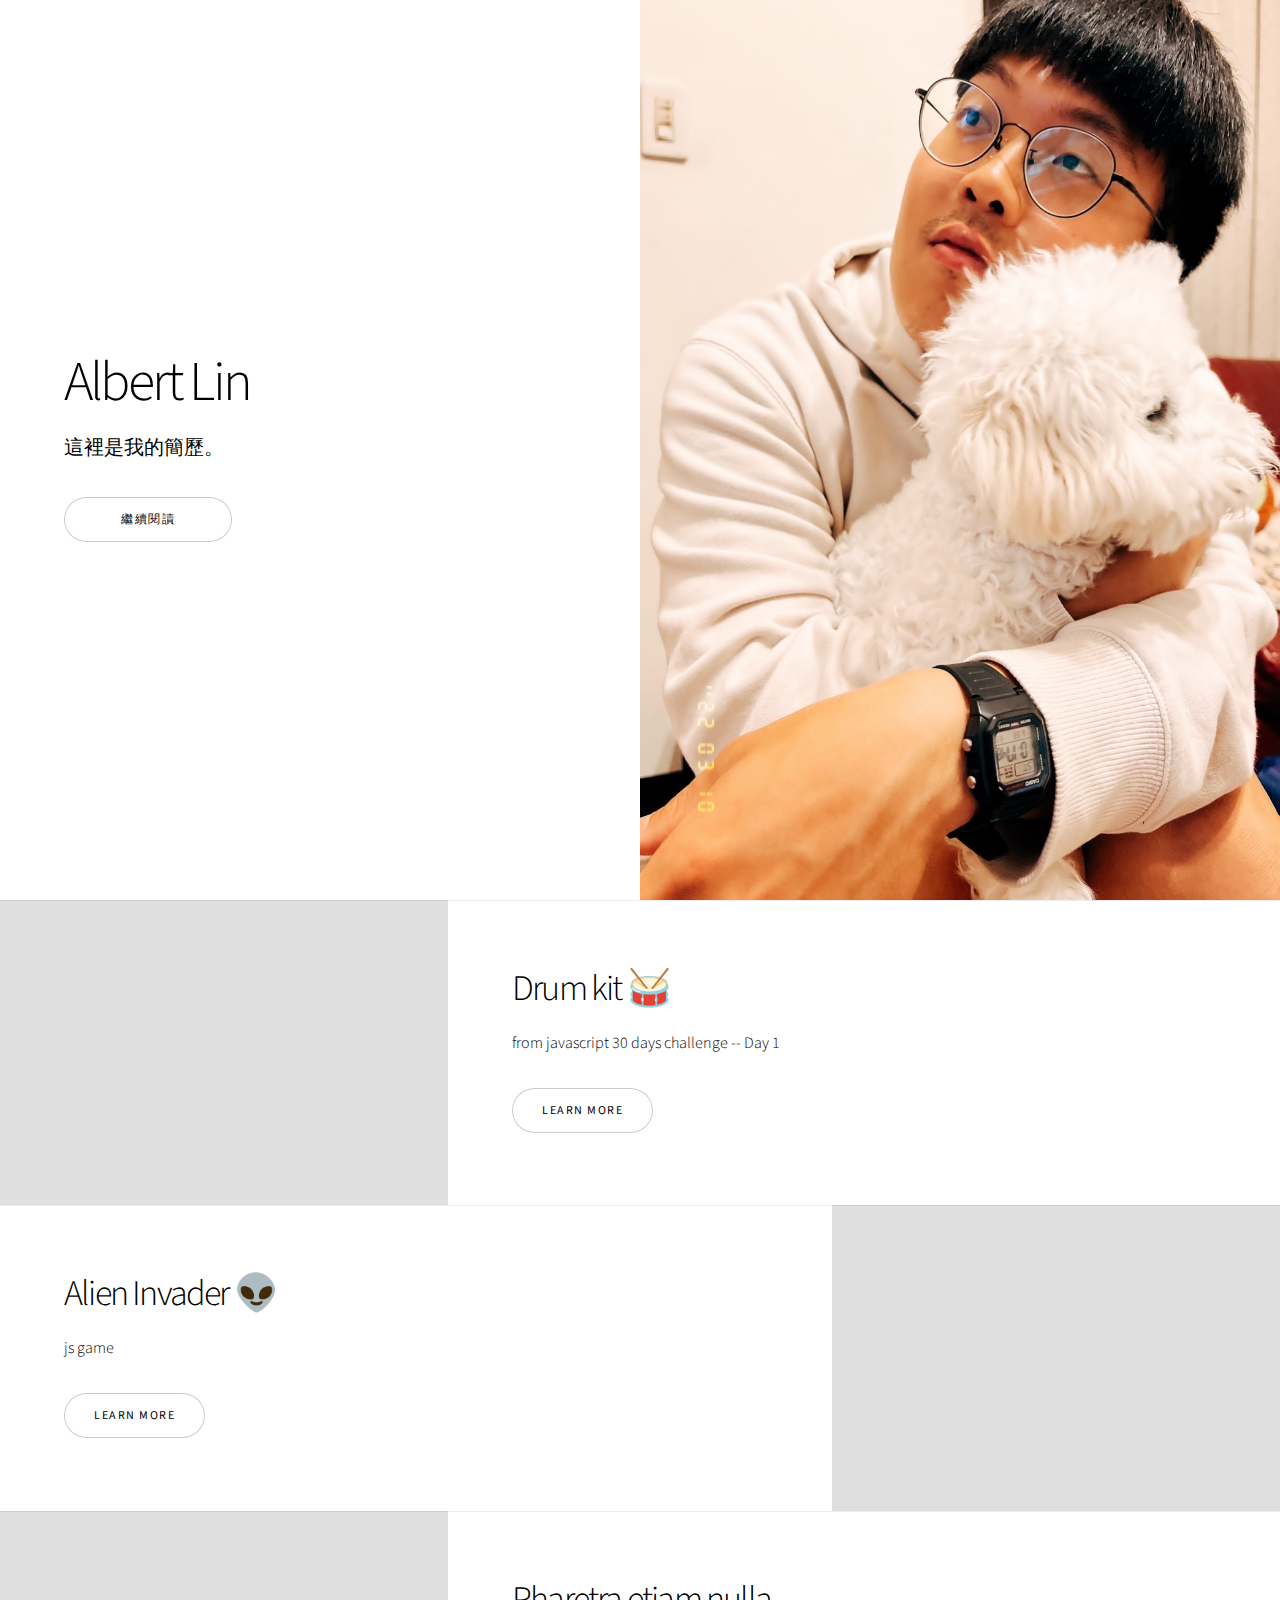
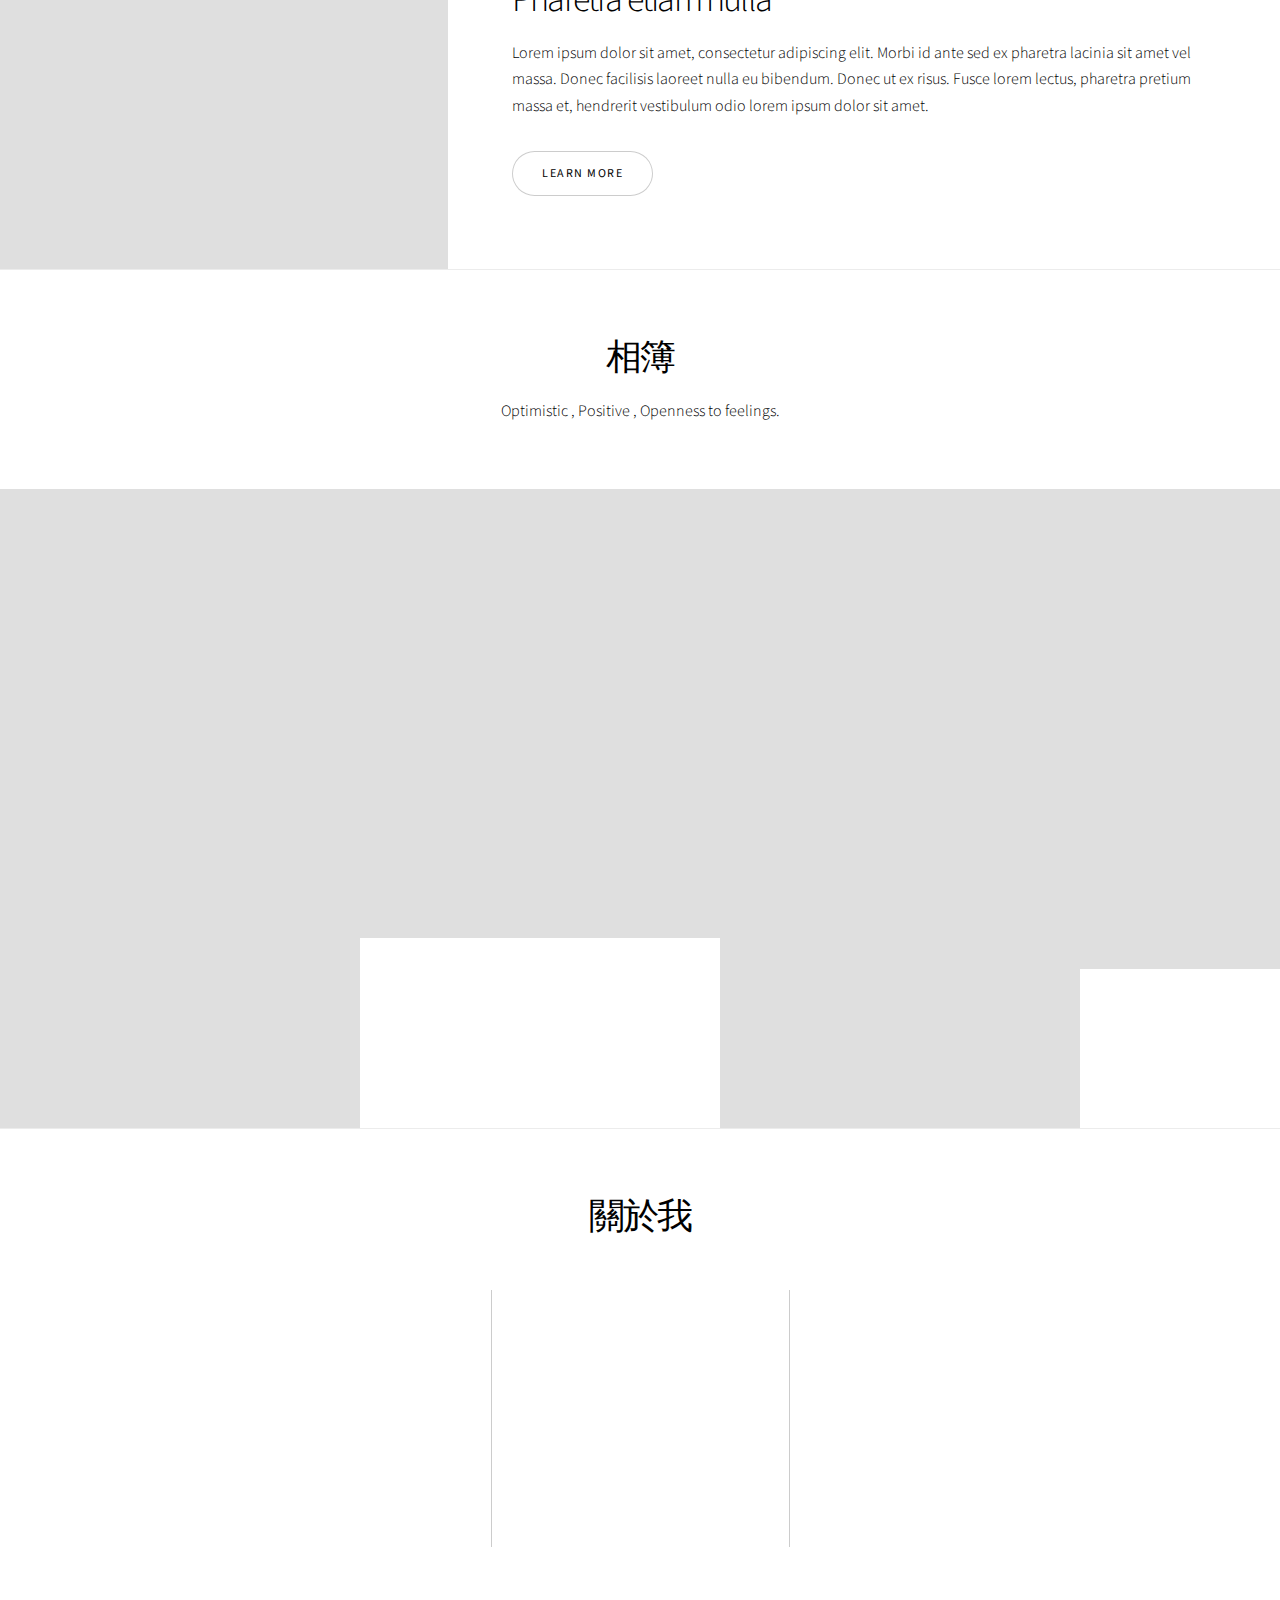
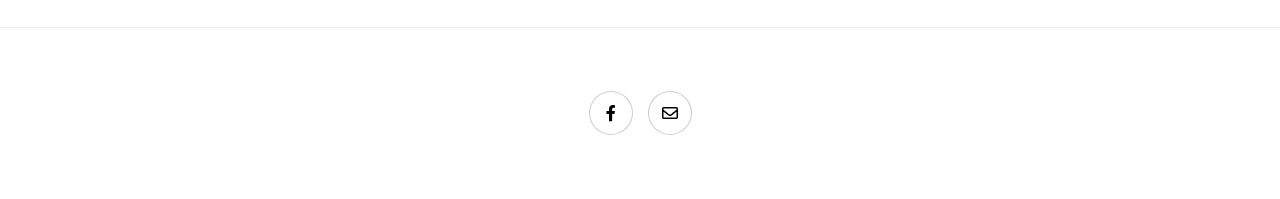
==== index.html @ 08ce5d1b "Update index.html" ====
<!DOCTYPE HTML>

<html>

<head>
	<title>Albert's profile</title>
	<meta charset="utf-8" />
	<meta name="viewport" content="width=device-width, initial-scale=1, user-scalable=no" />
	<link rel="stylesheet"
		href="https://fonts.googleapis.com/css2?family=Material+Symbols+Outlined:opsz,wght,FILL,GRAD@48,400,0,0" />
	<link rel="stylesheet" href="assets/css/main.css" />
	<link rel="stylesheet"
		href="https://fonts.googleapis.com/css2?family=Material+Symbols+Rounded:opsz,wght,FILL,GRAD@48,400,0,0" />
	<noscript>
		<link rel="stylesheet" href="assets/css/noscript.css" />
	</noscript>
</head>

<body class="is-preload">
	<!-- Wrapper -->
	<div id="wrapper" class="divided">

		<!-- One -->
		<section
			class="banner style1 orient-left content-align-left image-position-right fullscreen onload-image-fade-in onload-content-fade-right">
			<div class="content">
				<h1>Albert Lin</h1>
				<p class="major">這裡是我的簡歷。</p>
				<ul class="actions stacked">
					<li><a href="#first" class="button big wide smooth-scroll-middle">繼續閱讀</a></li>
				</ul>
			</div>
			<div class="image">
				<img src="images/IMG_6476.JPG" alt="" />
			</div>
		</section>

		<!-- Two -->
		<section class="spotlight style1 orient-right content-align-left image-position-center onscroll-image-fade-in"
			id="first">
			<div class="content">
				<h2>Drum kit 🥁</h2>
				<p>from javascript 30 days challenge -- Day 1</p>
				<ul class="actions stacked">
					<li><a href="https://jacklin1997-github.github.io/selfIntroduction/Day 1 --/index.html"
							class="button">Learn More</a></li>
				</ul>
			</div>
			<div class="image">
				<img src="images/tower.jpeg" alt="" />
			</div>
		</section>

		<!-- Three -->
		<section class="spotlight style1 orient-left content-align-left image-position-center onscroll-image-fade-in">
			<div class="content">
				<h2>Alien Invader 👽</h2>
				<p>js game</p>
				<ul class="actions stacked">
					<li><a href="https://jacklin1997-github.github.io/profilePage/Alien%20Invader/index.html"
							class="button">Learn More</a></li>
				</ul>
			</div>
			<div class="image">
				<img src="Alien Invader/brandon-siu-nI7knd5sQfo-unsplash.jpeg" alt="" />
			</div>
		</section>

		<!-- Four -->
		<section class="spotlight style1 orient-right content-align-left image-position-center onscroll-image-fade-in">
			<div class="content">
				<h2>Pharetra etiam nulla</h2>
				<p>Lorem ipsum dolor sit amet, consectetur adipiscing elit. Morbi id ante sed ex pharetra lacinia sit
					amet vel massa. Donec facilisis laoreet nulla eu bibendum. Donec ut ex risus. Fusce lorem lectus,
					pharetra pretium massa et, hendrerit vestibulum odio lorem ipsum dolor sit amet.</p>
				<ul class="actions stacked">
					<li><a href="#" class="button">Learn More</a></li>
				</ul>
			</div>
			<div class="image">
				<img src="images/spotlight03.jpg" alt="" />
			</div>
		</section>

		<!-- Five -->
		<section class="wrapper style1 align-center">
			<div class="inner">
				<h2>相簿</h2>
				<p>Optimistic , Positive , Openness to feelings.</p>
			</div>

			<!-- 相簿 -->
			<div class="gallery style2 medium lightbox onscroll-fade-in">
				<article>
					<a href="images/gallery/fulls/01.jpg" class="image">
						<img src="images/gallery/fulls/IMG_6471.JPG" alt="" />
					</a>
					<!-- <div class="caption">
						<h3>Ipsum Dolor</h3>
						<p>Lorem ipsum dolor amet, consectetur magna etiam elit. Etiam sed ultrices.</p>
						<ul class="actions fixed">
							<li><span class="button small">Details</span></li>
						</ul>
					</div> -->
				</article>
				<article>
					<a href="images/gallery/fulls/02.jpg" class="image">
						<img src="images/gallery/fulls/IMG_6472.JPG" alt="" />
					</a>
					<!-- <div class="caption">
						<h3>Feugiat Lorem</h3>
						<p>Lorem ipsum dolor amet, consectetur magna etiam elit. Etiam sed ultrices.</p>
						<ul class="actions fixed">
							<li><span class="button small">Details</span></li>
						</ul>
					</div> -->
				</article>
				<article>
					<a href="images/gallery/fulls/01.jpg" class="image">
						<img src="images/gallery/fulls/IMG_6470.JPG" alt="" />
					</a>
					<!-- <div class="caption">
						<h3>吃飯的模樣</h3>
						<p>Lorem ipsum dolor amet, consectetur magna etiam elit. Etiam sed ultrices.</p>
						<ul class="actions fixed">
							<li><span class="button small">Details</span></li>
						</ul>
					</div> -->
				</article>
				<article>
					<a href="images/gallery/fulls/04.jpg" class="image">
						<img src="images/gallery/fulls/IMG_6473.JPG" alt="" />
					</a>
					<!-- <div class="caption">
						<h3>Sed Tempus</h3>
						<p>Lorem ipsum dolor amet, consectetur magna etiam elit. Etiam sed ultrices.</p>
						<ul class="actions fixed">
							<li><span class="button small">Details</span></li>
						</ul>
					</div> -->
				</article>
				<article>
					<a href="images/gallery/fulls/05.jpg" class="image">
						<img src="images/gallery/fulls/IMG_6474.JPG" alt="" />
					</a>
					<div class="caption">
						<h3>Ultrices Magna</h3>
						<p>Lorem ipsum dolor amet, consectetur magna etiam elit. Etiam sed ultrices.</p>
						<ul class="actions fixed">
							<li><span class="button small">Details</span></li>
						</ul>
					</div>
				</article>
				<article>
					<a href="images/gallery/fulls/06.jpg" class="image">
						<img src="images/gallery/fulls/IMG_6475.JPG" alt="" />
					</a>
					<!-- <div class="caption">
						<h3>Sed Tempus</h3>
						<p>Lorem ipsum dolor amet, consectetur magna etiam elit. Etiam sed ultrices.</p>
						<ul class="actions fixed">
							<li><span class="button small">Details</span></li>
						</ul>
					</div> -->
				</article>
				<article>
					<a href="images/gallery/fulls/07.jpg" class="image">
						<img src="images/gallery/fulls/IMG_6477.JPG" alt="" />
					</a>
					<!-- <div class="caption">
						<h3>Ipsum Lorem</h3>
						<p>Lorem ipsum dolor amet, consectetur magna etiam elit. Etiam sed ultrices.</p>
						<ul class="actions fixed">
							<li><span class="button small">Details</span></li>
						</ul>
					</div> -->
				</article>
				<article>
					<a href="images/gallery/fulls/08.jpg" class="image">
						<img src="images/gallery/fulls/IMG_6478.JPG" alt="" />
					</a>
					<!-- <div class="caption">
						<h3>Magna Risus</h3>
						<p>Lorem ipsum dolor amet, consectetur magna etiam elit. Etiam sed ultrices.</p>
						<ul class="actions fixed">
							<li><span class="button small">Details</span></li>
						</ul>
					</div> -->
				</article>
				<!-- <article>
					<a href="images/gallery/fulls/09.jpg" class="image">
						<img src="images/gallery/thumbs/09.jpg" alt="" />
					</a>
					<div class="caption">
						<h3>Tempus Dolor</h3>
						<p>Lorem ipsum dolor amet, consectetur magna etiam elit. Etiam sed ultrices.</p>
						<ul class="actions fixed">
							<li><span class="button small">Details</span></li>
						</ul>
					</div>
				</article> -->
				<!-- <article>
					<a href="images/gallery/fulls/10.jpg" class="image">
						<img src="images/gallery/thumbs/10.jpg" alt="" />
					</a>
					<div class="caption">
						<h3>Sed Etiam</h3>
						<p>Lorem ipsum dolor amet, consectetur magna etiam elit. Etiam sed ultrices.</p>
						<ul class="actions fixed">
							<li><span class="button small">Details</span></li>
						</ul>
					</div>
				</article> -->
				<!-- <article>
					<a href="images/gallery/fulls/11.jpg" class="image">
						<img src="images/gallery/thumbs/11.jpg" alt="" />
					</a>
					<div class="caption">
						<h3>Magna Lorem</h3>
						<p>Lorem ipsum dolor amet, consectetur magna etiam elit. Etiam sed ultrices.</p>
						<ul class="actions fixed">
							<li><span class="button small">Details</span></li>
						</ul>
					</div>
				</article> -->
				<!-- <article>
					<a href="images/gallery/fulls/12.jpg" class="image">
						<img src="images/gallery/thumbs/12.jpg" alt="" />
					</a>
					<div class="caption">
						<h3>Ipsum Dolor</h3>
						<p>Lorem ipsum dolor amet, consectetur magna etiam elit. Etiam sed ultrices.</p>
						<ul class="actions fixed">
							<li><span class="button small">Details</span></li>
						</ul>
					</div>
				</article> -->
			</div>

		</section>

		<!-- Six -->
		<section class="wrapper style1 align-center">
			<div class="inner">
				<h2>關於我</h2>

				<div class="items style1 medium onscroll-fade-in">

					<section>
						<!-- <span class="icon style2 major fa-people"></span> -->
						<span class="material-symbols-rounded">
							account_circle
						</span>

						<h3>使用過的語言</h3>
						<p>
							JAVASCRIPT<br/>
							HTML<br/>
							CSS <br/>
							REACT<br/>
						</p>
					</section>
					<section>
						<!-- <span class="icon solid style2 major fa-save"></span> -->
						<span class="material-symbols-rounded">
							school
						</span>
						<h3>學歷</h3>
						<p>NTU
							<br />CGSH
						</p>
					</section>
					<section>
						<!-- <span class="icon solid style2 major fa-chart-bar"></span> -->
						<span class="material-symbols-rounded">
							build_circle
						</span>
						<h3>工作經歷</h3>
						<p>阿摩科技（實習）<br /><i>2021/10~2021/12</i></p>
					</section>
					<!-- <section>
						<span class="icon solid style2 major fa-wifi"></span>
						<h3>Amet</h3>
						<p>Lorem ipsum dolor sit amet, consectetur adipiscing elit. Morbi dui turpis, cursus eget orci
							amet aliquam congue semper. Etiam eget ultrices risus nec tempor elit.</p>
					</section>
					<section>
						<span class="icon solid style2 major fa-cog"></span>
						<h3>Magna</h3>
						<p>Lorem ipsum dolor sit amet, consectetur adipiscing elit. Morbi dui turpis, cursus eget orci
							amet aliquam congue semper. Etiam eget ultrices risus nec tempor elit.</p>
					</section> -->
					<!-- <section>
						<span class="icon style2 major fa-paper-plane"></span>
						<h3>Tempus</h3>
						<p>Lorem ipsum dolor sit amet, consectetur adipiscing elit. Morbi dui turpis, cursus eget orci
							amet aliquam congue semper. Etiam eget ultrices risus nec tempor elit.</p>
					</section>
					<section>
						<span class="icon solid style2 major fa-desktop"></span>
						<h3>Aliquam</h3>
						<p>Lorem ipsum dolor sit amet, consectetur adipiscing elit. Morbi dui turpis, cursus eget orci
							amet aliquam congue semper. Etiam eget ultrices risus nec tempor elit.</p>
					</section>
					<section>
						<span class="icon solid style2 major fa-sync-alt"></span>
						<h3>Elit</h3>
						<p>Lorem ipsum dolor sit amet, consectetur adipiscing elit. Morbi dui turpis, cursus eget orci
							amet aliquam congue semper. Etiam eget ultrices risus nec tempor elit.</p>
					</section>
					<section>
						<span class="icon solid style2 major fa-hashtag"></span>
						<h3>Morbi</h3>
						<p>Lorem ipsum dolor sit amet, consectetur adipiscing elit. Morbi dui turpis, cursus eget orci
							amet aliquam congue semper. Etiam eget ultrices risus nec tempor elit.</p>
					</section>
					<section>
						<span class="icon solid style2 major fa-bolt"></span>
						<h3>Turpis</h3>
						<p>Lorem ipsum dolor sit amet, consectetur adipiscing elit. Morbi dui turpis, cursus eget orci
							amet aliquam congue semper. Etiam eget ultrices risus nec tempor elit.</p>
					</section>
					<section>
						<span class="icon solid style2 major fa-envelope"></span>
						<h3>Ultrices</h3>
						<p>Lorem ipsum dolor sit amet, consectetur adipiscing elit. Morbi dui turpis, cursus eget orci
							amet aliquam congue semper. Etiam eget ultrices risus nec tempor elit.</p>
					</section>
					<section>
						<span class="icon solid style2 major fa-leaf"></span>
						<h3>Risus</h3>
						<p>Lorem ipsum dolor sit amet, consectetur adipiscing elit. Morbi dui turpis, cursus eget orci
							amet aliquam congue semper. Etiam eget ultrices risus nec tempor elit.</p>
					</section> -->
				</div>
			</div>
		</section>

		<!-- Seven -->
		<!-- <section class="wrapper style1 align-center">
			<div class="inner medium">
				<h2>Get in touch</h2>
				<form method="post" action="#">
					<div class="fields">
						<div class="field half">
							<label for="name">Name</label>
							<input type="text" name="name" id="name" value="" />
						</div>
						<div class="field half">
							<label for="email">Email</label>
							<input type="email" name="email" id="email" value="" />
						</div>
						<div class="field">
							<label for="message">Message</label>
							<textarea name="message" id="message" rows="6"></textarea>
						</div>
					</div>
					<ul class="actions special">
						<li><input type="submit" name="submit" id="submit" value="Send Message" /></li>
					</ul>
				</form>

			</div>
		</section> -->

		<!-- Footer -->
		<footer class="wrapper style1 align-center">
			<div class="inner">
				<ul class="icons">
					<li><a href="https://www.facebook.com/jacklin1997/" class="icon brands style2 fa-facebook-f"><span
								class="label">Facebook</span>
						</a>
					</li>

					<li><a href="mailto:jacklin1997@gmail.com" class="icon style2 fa-envelope"><span
								class="label">Email</span>
						</a>
					</li>
				</ul>
			</div>
		</footer>

	</div>

	<!-- Scripts -->
	<script src="assets/js/jquery.min.js"></script>
	<script src="assets/js/jquery.scrollex.min.js"></script>
	<script src="assets/js/jquery.scrolly.min.js"></script>
	<script src="assets/js/browser.min.js"></script>
	<script src="assets/js/breakpoints.min.js"></script>
	<script src="assets/js/util.js"></script>
	<script src="assets/js/main.js"></script>

</body>

</html>
---- assets/css/main.css ----
@import url(fontawesome-all.min.css);
@import url("https://fonts.googleapis.com/css?family=Source+Sans+Pro:300,300i,400,400i");

html,
body,
div,
span,
applet,
object,
iframe,
h1,
h2,
h3,
h4,
h5,
h6,
p,
blockquote,
pre,
a,
abbr,
acronym,
address,
big,
cite,
code,
del,
dfn,
em,
img,
ins,
kbd,
q,
s,
samp,
small,
strike,
strong,
sub,
sup,
tt,
var,
b,
u,
i,
center,
dl,
dt,
dd,
ol,
ul,
li,
fieldset,
form,
label,
legend,
table,
caption,
tbody,
tfoot,
thead,
tr,
th,
td,
article,
aside,
canvas,
details,
embed,
figure,
figcaption,
footer,
header,
hgroup,
menu,
nav,
output,
ruby,
section,
summary,
time,
mark,
audio,
video {
  margin: 0;
  padding: 0;
  border: 0;
  font-size: 100%;
  font: inherit;
  vertical-align: baseline;
}

article,
aside,
details,
figcaption,
figure,
footer,
header,
hgroup,
menu,
nav,
section {
  display: block;
}

body {
  line-height: 1;
}

ol,
ul {
  list-style: none;
}

blockquote,
q {
  quotes: none;
}

blockquote:before,
blockquote:after,
q:before,
q:after {
  content: "";
  content: none;
}

table {
  border-collapse: collapse;
  border-spacing: 0;
}

body {
  -webkit-text-size-adjust: none;
}

mark {
  background-color: transparent;
  color: inherit;
}

input::-moz-focus-inner {
  border: 0;
  padding: 0;
}

input,
select,
textarea {
  -moz-appearance: none;
  -webkit-appearance: none;
  -ms-appearance: none;
  appearance: none;
}

/* Basic */

@-ms-viewport {
  width: device-width;
}

body {
  -ms-overflow-style: scrollbar;
}

@media screen and (max-width: 480px) {
  html,
  body {
    min-width: 320px;
  }
}

html {
  box-sizing: border-box;
}

*,
*:before,
*:after {
  box-sizing: inherit;
}

body {
  background: #ffffff;
}

body.is-preload *,
body.is-preload *:before,
body.is-preload *:after {
  -moz-animation: none !important;
  -webkit-animation: none !important;
  -ms-animation: none !important;
  animation: none !important;
  -moz-transition: none !important;
  -webkit-transition: none !important;
  -ms-transition: none !important;
  transition: none !important;
}

/* Type */

html {
  font-size: 18pt;
}

@media screen and (max-width: 1680px) {
  html {
    font-size: 14pt;
  }
}

@media screen and (max-width: 1280px) {
  html {
    font-size: 12pt;
  }
}

@media screen and (max-width: 736px) {
  html {
    font-size: 11pt;
  }
}

@media screen and (max-width: 360px) {
  html {
    font-size: 10pt;
  }
}

body {
  background-color: #ffffff;
  color: #000000;
}

body,
input,
select,
textarea {
  font-family: "Source Sans Pro", Helvetica, sans-serif;
  font-size: 1rem;
  font-weight: 300;
  line-height: 1.65;
}

a {
  -moz-transition: color 0.2s ease-in-out;
  -webkit-transition: color 0.2s ease-in-out;
  -ms-transition: color 0.2s ease-in-out;
  transition: color 0.2s ease-in-out;
  text-decoration: underline;
}

a:hover {
  text-decoration: none;
}

strong,
b {
  font-weight: 400;
}

em,
i {
  font-style: italic;
}

p {
  margin: 0 0 2rem 0;
}

p.major {
  font-size: 1.25rem;
}

h1,
h2,
h3,
h4,
h5,
h6 {
  font-weight: 300;
  line-height: 1.375;
  letter-spacing: -0.05em;
  margin: 0 0 1rem 0;
}

h1 a,
h2 a,
h3 a,
h4 a,
h5 a,
h6 a {
  color: inherit;
  text-decoration: none;
}

h1 {
  font-size: 3.5rem;
  line-height: 1.2;
}

h2 {
  font-size: 2.25rem;
}

h3 {
  font-size: 1.5rem;
}

h4 {
  font-size: 1.1rem;
}

h5 {
  font-size: 0.9rem;
}

h6 {
  font-size: 0.7rem;
}

sub {
  font-size: 0.8rem;
  position: relative;
  top: 0.5rem;
}

sup {
  font-size: 0.8rem;
  position: relative;
  top: -0.5rem;
}

blockquote {
  border-left: solid 4px;
  font-style: italic;
  margin: 0 0 2rem 0;
  padding: 0.5rem 0 0.5rem 2rem;
}

code {
  border-radius: 4px;
  font-family: "Courier New", monospace;
  font-size: 0.9em;
  margin: 0 0.25rem;
  padding: 0.25rem 0.325rem;
}

pre {
  -webkit-overflow-scrolling: touch;
  font-family: "Courier New", monospace;
  font-size: 0.9em;
  margin: 0 0 2rem 0;
}

pre code {
  display: block;
  line-height: 1.5;
  padding: 0.75rem 1rem;
  overflow-x: auto;
}

hr {
  border: 0;
  border-bottom: solid 1px;
  margin: 2.5rem 0;
}

hr.major {
  margin: 3.5rem 0;
}

.align-left {
  text-align: left;
}

.align-center {
  text-align: center;
}

.align-right {
  text-align: right;
}

@media screen and (max-width: 736px) {
  p.major {
    font-size: 1.1rem;
  }

  h1 {
    font-size: 2.5rem;
  }

  h2 {
    font-size: 2rem;
  }

  h3 {
    font-size: 1.25rem;
  }

  h4 {
    font-size: 1rem;
  }
}

input,
select,
textarea {
  color: #000000;
}

a {
  color: #000000;
}

a:hover {
  color: #47d3e5;
}

strong,
b {
  color: #000000;
}

h1,
h2,
h3,
h4,
h5,
h6 {
  color: #000000;
}

blockquote {
  border-left-color: rgba(0, 0, 0, 0.2);
}

code {
  background: rgba(0, 0, 0, 0.05);
  border-color: rgba(0, 0, 0, 0.2);
}

hr {
  border-bottom-color: rgba(0, 0, 0, 0.2);
}

/* Row */

.row {
  display: flex;
  flex-wrap: wrap;
  box-sizing: border-box;
  align-items: stretch;
}

.row > * {
  box-sizing: border-box;
}

.row.gtr-uniform > * > :last-child {
  margin-bottom: 0;
}

.row.aln-left {
  justify-content: flex-start;
}

.row.aln-center {
  justify-content: center;
}

.row.aln-right {
  justify-content: flex-end;
}

.row.aln-top {
  align-items: flex-start;
}

.row.aln-middle {
  align-items: center;
}

.row.aln-bottom {
  align-items: flex-end;
}

.row > .imp {
  order: -1;
}

.row > .col-1 {
  width: 8.33333%;
}

.row > .off-1 {
  margin-left: 8.33333%;
}

.row > .col-2 {
  width: 16.66667%;
}

.row > .off-2 {
  margin-left: 16.66667%;
}

.row > .col-3 {
  width: 25%;
}

.row > .off-3 {
  margin-left: 25%;
}

.row > .col-4 {
  width: 33.33333%;
}

.row > .off-4 {
  margin-left: 33.33333%;
}

.row > .col-5 {
  width: 41.66667%;
}

.row > .off-5 {
  margin-left: 41.66667%;
}

.row > .col-6 {
  width: 50%;
}

.row > .off-6 {
  margin-left: 50%;
}

.row > .col-7 {
  width: 58.33333%;
}

.row > .off-7 {
  margin-left: 58.33333%;
}

.row > .col-8 {
  width: 66.66667%;
}

.row > .off-8 {
  margin-left: 66.66667%;
}

.row > .col-9 {
  width: 75%;
}

.row > .off-9 {
  margin-left: 75%;
}

.row > .col-10 {
  width: 83.33333%;
}

.row > .off-10 {
  margin-left: 83.33333%;
}

.row > .col-11 {
  width: 91.66667%;
}

.row > .off-11 {
  margin-left: 91.66667%;
}

.row > .col-12 {
  width: 100%;
}

.row > .off-12 {
  margin-left: 100%;
}

.row.gtr-0 {
  margin-top: 0;
  margin-left: 0rem;
}

.row.gtr-0 > * {
  padding: 0 0 0 0rem;
}

.row.gtr-0.gtr-uniform {
  margin-top: 0rem;
}

.row.gtr-0.gtr-uniform > * {
  padding-top: 0rem;
}

.row.gtr-25 {
  margin-top: 0;
  margin-left: -0.5rem;
}

.row.gtr-25 > * {
  padding: 0 0 0 0.5rem;
}

.row.gtr-25.gtr-uniform {
  margin-top: -0.5rem;
}

.row.gtr-25.gtr-uniform > * {
  padding-top: 0.5rem;
}

.row.gtr-50 {
  margin-top: 0;
  margin-left: -1rem;
}

.row.gtr-50 > * {
  padding: 0 0 0 1rem;
}

.row.gtr-50.gtr-uniform {
  margin-top: -1rem;
}

.row.gtr-50.gtr-uniform > * {
  padding-top: 1rem;
}

.row {
  margin-top: 0;
  margin-left: -2rem;
}

.row > * {
  padding: 0 0 0 2rem;
}

.row.gtr-uniform {
  margin-top: -2rem;
}

.row.gtr-uniform > * {
  padding-top: 2rem;
}

.row.gtr-150 {
  margin-top: 0;
  margin-left: -3rem;
}

.row.gtr-150 > * {
  padding: 0 0 0 3rem;
}

.row.gtr-150.gtr-uniform {
  margin-top: -3rem;
}

.row.gtr-150.gtr-uniform > * {
  padding-top: 3rem;
}

.row.gtr-200 {
  margin-top: 0;
  margin-left: -4rem;
}

.row.gtr-200 > * {
  padding: 0 0 0 4rem;
}

.row.gtr-200.gtr-uniform {
  margin-top: -4rem;
}

.row.gtr-200.gtr-uniform > * {
  padding-top: 4rem;
}

@media screen and (max-width: 1680px) {
  .row {
    display: flex;
    flex-wrap: wrap;
    box-sizing: border-box;
    align-items: stretch;
  }

  .row > * {
    box-sizing: border-box;
  }

  .row.gtr-uniform > * > :last-child {
    margin-bottom: 0;
  }

  .row.aln-left {
    justify-content: flex-start;
  }

  .row.aln-center {
    justify-content: center;
  }

  .row.aln-right {
    justify-content: flex-end;
  }

  .row.aln-top {
    align-items: flex-start;
  }

  .row.aln-middle {
    align-items: center;
  }

  .row.aln-bottom {
    align-items: flex-end;
  }

  .row > .imp-xlarge {
    order: -1;
  }

  .row > .col-1-xlarge {
    width: 8.33333%;
  }

  .row > .off-1-xlarge {
    margin-left: 8.33333%;
  }

  .row > .col-2-xlarge {
    width: 16.66667%;
  }

  .row > .off-2-xlarge {
    margin-left: 16.66667%;
  }

  .row > .col-3-xlarge {
    width: 25%;
  }

  .row > .off-3-xlarge {
    margin-left: 25%;
  }

  .row > .col-4-xlarge {
    width: 33.33333%;
  }

  .row > .off-4-xlarge {
    margin-left: 33.33333%;
  }

  .row > .col-5-xlarge {
    width: 41.66667%;
  }

  .row > .off-5-xlarge {
    margin-left: 41.66667%;
  }

  .row > .col-6-xlarge {
    width: 50%;
  }

  .row > .off-6-xlarge {
    margin-left: 50%;
  }

  .row > .col-7-xlarge {
    width: 58.33333%;
  }

  .row > .off-7-xlarge {
    margin-left: 58.33333%;
  }

  .row > .col-8-xlarge {
    width: 66.66667%;
  }

  .row > .off-8-xlarge {
    margin-left: 66.66667%;
  }

  .row > .col-9-xlarge {
    width: 75%;
  }

  .row > .off-9-xlarge {
    margin-left: 75%;
  }

  .row > .col-10-xlarge {
    width: 83.33333%;
  }

  .row > .off-10-xlarge {
    margin-left: 83.33333%;
  }

  .row > .col-11-xlarge {
    width: 91.66667%;
  }

  .row > .off-11-xlarge {
    margin-left: 91.66667%;
  }

  .row > .col-12-xlarge {
    width: 100%;
  }

  .row > .off-12-xlarge {
    margin-left: 100%;
  }

  .row.gtr-0 {
    margin-top: 0;
    margin-left: 0rem;
  }

  .row.gtr-0 > * {
    padding: 0 0 0 0rem;
  }

  .row.gtr-0.gtr-uniform {
    margin-top: 0rem;
  }

  .row.gtr-0.gtr-uniform > * {
    padding-top: 0rem;
  }

  .row.gtr-25 {
    margin-top: 0;
    margin-left: -0.5rem;
  }

  .row.gtr-25 > * {
    padding: 0 0 0 0.5rem;
  }

  .row.gtr-25.gtr-uniform {
    margin-top: -0.5rem;
  }

  .row.gtr-25.gtr-uniform > * {
    padding-top: 0.5rem;
  }

  .row.gtr-50 {
    margin-top: 0;
    margin-left: -1rem;
  }

  .row.gtr-50 > * {
    padding: 0 0 0 1rem;
  }

  .row.gtr-50.gtr-uniform {
    margin-top: -1rem;
  }

  .row.gtr-50.gtr-uniform > * {
    padding-top: 1rem;
  }

  .row {
    margin-top: 0;
    margin-left: -2rem;
  }

  .row > * {
    padding: 0 0 0 2rem;
  }

  .row.gtr-uniform {
    margin-top: -2rem;
  }

  .row.gtr-uniform > * {
    padding-top: 2rem;
  }

  .row.gtr-150 {
    margin-top: 0;
    margin-left: -3rem;
  }

  .row.gtr-150 > * {
    padding: 0 0 0 3rem;
  }

  .row.gtr-150.gtr-uniform {
    margin-top: -3rem;
  }

  .row.gtr-150.gtr-uniform > * {
    padding-top: 3rem;
  }

  .row.gtr-200 {
    margin-top: 0;
    margin-left: -4rem;
  }

  .row.gtr-200 > * {
    padding: 0 0 0 4rem;
  }

  .row.gtr-200.gtr-uniform {
    margin-top: -4rem;
  }

  .row.gtr-200.gtr-uniform > * {
    padding-top: 4rem;
  }
}

@media screen and (max-width: 1280px) {
  .row {
    display: flex;
    flex-wrap: wrap;
    box-sizing: border-box;
    align-items: stretch;
  }

  .row > * {
    box-sizing: border-box;
  }

  .row.gtr-uniform > * > :last-child {
    margin-bottom: 0;
  }

  .row.aln-left {
    justify-content: flex-start;
  }

  .row.aln-center {
    justify-content: center;
  }

  .row.aln-right {
    justify-content: flex-end;
  }

  .row.aln-top {
    align-items: flex-start;
  }

  .row.aln-middle {
    align-items: center;
  }

  .row.aln-bottom {
    align-items: flex-end;
  }

  .row > .imp-large {
    order: -1;
  }

  .row > .col-1-large {
    width: 8.33333%;
  }

  .row > .off-1-large {
    margin-left: 8.33333%;
  }

  .row > .col-2-large {
    width: 16.66667%;
  }

  .row > .off-2-large {
    margin-left: 16.66667%;
  }

  .row > .col-3-large {
    width: 25%;
  }

  .row > .off-3-large {
    margin-left: 25%;
  }

  .row > .col-4-large {
    width: 33.33333%;
  }

  .row > .off-4-large {
    margin-left: 33.33333%;
  }

  .row > .col-5-large {
    width: 41.66667%;
  }

  .row > .off-5-large {
    margin-left: 41.66667%;
  }

  .row > .col-6-large {
    width: 50%;
  }

  .row > .off-6-large {
    margin-left: 50%;
  }

  .row > .col-7-large {
    width: 58.33333%;
  }

  .row > .off-7-large {
    margin-left: 58.33333%;
  }

  .row > .col-8-large {
    width: 66.66667%;
  }

  .row > .off-8-large {
    margin-left: 66.66667%;
  }

  .row > .col-9-large {
    width: 75%;
  }

  .row > .off-9-large {
    margin-left: 75%;
  }

  .row > .col-10-large {
    width: 83.33333%;
  }

  .row > .off-10-large {
    margin-left: 83.33333%;
  }

  .row > .col-11-large {
    width: 91.66667%;
  }

  .row > .off-11-large {
    margin-left: 91.66667%;
  }

  .row > .col-12-large {
    width: 100%;
  }

  .row > .off-12-large {
    margin-left: 100%;
  }

  .row.gtr-0 {
    margin-top: 0;
    margin-left: 0rem;
  }

  .row.gtr-0 > * {
    padding: 0 0 0 0rem;
  }

  .row.gtr-0.gtr-uniform {
    margin-top: 0rem;
  }

  .row.gtr-0.gtr-uniform > * {
    padding-top: 0rem;
  }

  .row.gtr-25 {
    margin-top: 0;
    margin-left: -0.5rem;
  }

  .row.gtr-25 > * {
    padding: 0 0 0 0.5rem;
  }

  .row.gtr-25.gtr-uniform {
    margin-top: -0.5rem;
  }

  .row.gtr-25.gtr-uniform > * {
    padding-top: 0.5rem;
  }

  .row.gtr-50 {
    margin-top: 0;
    margin-left: -1rem;
  }

  .row.gtr-50 > * {
    padding: 0 0 0 1rem;
  }

  .row.gtr-50.gtr-uniform {
    margin-top: -1rem;
  }

  .row.gtr-50.gtr-uniform > * {
    padding-top: 1rem;
  }

  .row {
    margin-top: 0;
    margin-left: -2rem;
  }

  .row > * {
    padding: 0 0 0 2rem;
  }

  .row.gtr-uniform {
    margin-top: -2rem;
  }

  .row.gtr-uniform > * {
    padding-top: 2rem;
  }

  .row.gtr-150 {
    margin-top: 0;
    margin-left: -3rem;
  }

  .row.gtr-150 > * {
    padding: 0 0 0 3rem;
  }

  .row.gtr-150.gtr-uniform {
    margin-top: -3rem;
  }

  .row.gtr-150.gtr-uniform > * {
    padding-top: 3rem;
  }

  .row.gtr-200 {
    margin-top: 0;
    margin-left: -4rem;
  }

  .row.gtr-200 > * {
    padding: 0 0 0 4rem;
  }

  .row.gtr-200.gtr-uniform {
    margin-top: -4rem;
  }

  .row.gtr-200.gtr-uniform > * {
    padding-top: 4rem;
  }
}

@media screen and (max-width: 980px) {
  .row {
    display: flex;
    flex-wrap: wrap;
    box-sizing: border-box;
    align-items: stretch;
  }

  .row > * {
    box-sizing: border-box;
  }

  .row.gtr-uniform > * > :last-child {
    margin-bottom: 0;
  }

  .row.aln-left {
    justify-content: flex-start;
  }

  .row.aln-center {
    justify-content: center;
  }

  .row.aln-right {
    justify-content: flex-end;
  }

  .row.aln-top {
    align-items: flex-start;
  }

  .row.aln-middle {
    align-items: center;
  }

  .row.aln-bottom {
    align-items: flex-end;
  }

  .row > .imp-medium {
    order: -1;
  }

  .row > .col-1-medium {
    width: 8.33333%;
  }

  .row > .off-1-medium {
    margin-left: 8.33333%;
  }

  .row > .col-2-medium {
    width: 16.66667%;
  }

  .row > .off-2-medium {
    margin-left: 16.66667%;
  }

  .row > .col-3-medium {
    width: 25%;
  }

  .row > .off-3-medium {
    margin-left: 25%;
  }

  .row > .col-4-medium {
    width: 33.33333%;
  }

  .row > .off-4-medium {
    margin-left: 33.33333%;
  }

  .row > .col-5-medium {
    width: 41.66667%;
  }

  .row > .off-5-medium {
    margin-left: 41.66667%;
  }

  .row > .col-6-medium {
    width: 50%;
  }

  .row > .off-6-medium {
    margin-left: 50%;
  }

  .row > .col-7-medium {
    width: 58.33333%;
  }

  .row > .off-7-medium {
    margin-left: 58.33333%;
  }

  .row > .col-8-medium {
    width: 66.66667%;
  }

  .row > .off-8-medium {
    margin-left: 66.66667%;
  }

  .row > .col-9-medium {
    width: 75%;
  }

  .row > .off-9-medium {
    margin-left: 75%;
  }

  .row > .col-10-medium {
    width: 83.33333%;
  }

  .row > .off-10-medium {
    margin-left: 83.33333%;
  }

  .row > .col-11-medium {
    width: 91.66667%;
  }

  .row > .off-11-medium {
    margin-left: 91.66667%;
  }

  .row > .col-12-medium {
    width: 100%;
  }

  .row > .off-12-medium {
    margin-left: 100%;
  }

  .row.gtr-0 {
    margin-top: 0;
    margin-left: 0rem;
  }

  .row.gtr-0 > * {
    padding: 0 0 0 0rem;
  }

  .row.gtr-0.gtr-uniform {
    margin-top: 0rem;
  }

  .row.gtr-0.gtr-uniform > * {
    padding-top: 0rem;
  }

  .row.gtr-25 {
    margin-top: 0;
    margin-left: -0.5rem;
  }

  .row.gtr-25 > * {
    padding: 0 0 0 0.5rem;
  }

  .row.gtr-25.gtr-uniform {
    margin-top: -0.5rem;
  }

  .row.gtr-25.gtr-uniform > * {
    padding-top: 0.5rem;
  }

  .row.gtr-50 {
    margin-top: 0;
    margin-left: -1rem;
  }

  .row.gtr-50 > * {
    padding: 0 0 0 1rem;
  }

  .row.gtr-50.gtr-uniform {
    margin-top: -1rem;
  }

  .row.gtr-50.gtr-uniform > * {
    padding-top: 1rem;
  }

  .row {
    margin-top: 0;
    margin-left: -2rem;
  }

  .row > * {
    padding: 0 0 0 2rem;
  }

  .row.gtr-uniform {
    margin-top: -2rem;
  }

  .row.gtr-uniform > * {
    padding-top: 2rem;
  }

  .row.gtr-150 {
    margin-top: 0;
    margin-left: -3rem;
  }

  .row.gtr-150 > * {
    padding: 0 0 0 3rem;
  }

  .row.gtr-150.gtr-uniform {
    margin-top: -3rem;
  }

  .row.gtr-150.gtr-uniform > * {
    padding-top: 3rem;
  }

  .row.gtr-200 {
    margin-top: 0;
    margin-left: -4rem;
  }

  .row.gtr-200 > * {
    padding: 0 0 0 4rem;
  }

  .row.gtr-200.gtr-uniform {
    margin-top: -4rem;
  }

  .row.gtr-200.gtr-uniform > * {
    padding-top: 4rem;
  }
}

@media screen and (max-width: 736px) {
  .row {
    display: flex;
    flex-wrap: wrap;
    box-sizing: border-box;
    align-items: stretch;
  }

  .row > * {
    box-sizing: border-box;
  }

  .row.gtr-uniform > * > :last-child {
    margin-bottom: 0;
  }

  .row.aln-left {
    justify-content: flex-start;
  }

  .row.aln-center {
    justify-content: center;
  }

  .row.aln-right {
    justify-content: flex-end;
  }

  .row.aln-top {
    align-items: flex-start;
  }

  .row.aln-middle {
    align-items: center;
  }

  .row.aln-bottom {
    align-items: flex-end;
  }

  .row > .imp-small {
    order: -1;
  }

  .row > .col-1-small {
    width: 8.33333%;
  }

  .row > .off-1-small {
    margin-left: 8.33333%;
  }

  .row > .col-2-small {
    width: 16.66667%;
  }

  .row > .off-2-small {
    margin-left: 16.66667%;
  }

  .row > .col-3-small {
    width: 25%;
  }

  .row > .off-3-small {
    margin-left: 25%;
  }

  .row > .col-4-small {
    width: 33.33333%;
  }

  .row > .off-4-small {
    margin-left: 33.33333%;
  }

  .row > .col-5-small {
    width: 41.66667%;
  }

  .row > .off-5-small {
    margin-left: 41.66667%;
  }

  .row > .col-6-small {
    width: 50%;
  }

  .row > .off-6-small {
    margin-left: 50%;
  }

  .row > .col-7-small {
    width: 58.33333%;
  }

  .row > .off-7-small {
    margin-left: 58.33333%;
  }

  .row > .col-8-small {
    width: 66.66667%;
  }

  .row > .off-8-small {
    margin-left: 66.66667%;
  }

  .row > .col-9-small {
    width: 75%;
  }

  .row > .off-9-small {
    margin-left: 75%;
  }

  .row > .col-10-small {
    width: 83.33333%;
  }

  .row > .off-10-small {
    margin-left: 83.33333%;
  }

  .row > .col-11-small {
    width: 91.66667%;
  }

  .row > .off-11-small {
    margin-left: 91.66667%;
  }

  .row > .col-12-small {
    width: 100%;
  }

  .row > .off-12-small {
    margin-left: 100%;
  }

  .row.gtr-0 {
    margin-top: 0;
    margin-left: 0rem;
  }

  .row.gtr-0 > * {
    padding: 0 0 0 0rem;
  }

  .row.gtr-0.gtr-uniform {
    margin-top: 0rem;
  }

  .row.gtr-0.gtr-uniform > * {
    padding-top: 0rem;
  }

  .row.gtr-25 {
    margin-top: 0;
    margin-left: -0.5rem;
  }

  .row.gtr-25 > * {
    padding: 0 0 0 0.5rem;
  }

  .row.gtr-25.gtr-uniform {
    margin-top: -0.5rem;
  }

  .row.gtr-25.gtr-uniform > * {
    padding-top: 0.5rem;
  }

  .row.gtr-50 {
    margin-top: 0;
    margin-left: -1rem;
  }

  .row.gtr-50 > * {
    padding: 0 0 0 1rem;
  }

  .row.gtr-50.gtr-uniform {
    margin-top: -1rem;
  }

  .row.gtr-50.gtr-uniform > * {
    padding-top: 1rem;
  }

  .row {
    margin-top: 0;
    margin-left: -2rem;
  }

  .row > * {
    padding: 0 0 0 2rem;
  }

  .row.gtr-uniform {
    margin-top: -2rem;
  }

  .row.gtr-uniform > * {
    padding-top: 2rem;
  }

  .row.gtr-150 {
    margin-top: 0;
    margin-left: -3rem;
  }

  .row.gtr-150 > * {
    padding: 0 0 0 3rem;
  }

  .row.gtr-150.gtr-uniform {
    margin-top: -3rem;
  }

  .row.gtr-150.gtr-uniform > * {
    padding-top: 3rem;
  }

  .row.gtr-200 {
    margin-top: 0;
    margin-left: -4rem;
  }

  .row.gtr-200 > * {
    padding: 0 0 0 4rem;
  }

  .row.gtr-200.gtr-uniform {
    margin-top: -4rem;
  }

  .row.gtr-200.gtr-uniform > * {
    padding-top: 4rem;
  }
}

@media screen and (max-width: 480px) {
  .row {
    display: flex;
    flex-wrap: wrap;
    box-sizing: border-box;
    align-items: stretch;
  }

  .row > * {
    box-sizing: border-box;
  }

  .row.gtr-uniform > * > :last-child {
    margin-bottom: 0;
  }

  .row.aln-left {
    justify-content: flex-start;
  }

  .row.aln-center {
    justify-content: center;
  }

  .row.aln-right {
    justify-content: flex-end;
  }

  .row.aln-top {
    align-items: flex-start;
  }

  .row.aln-middle {
    align-items: center;
  }

  .row.aln-bottom {
    align-items: flex-end;
  }

  .row > .imp-xsmall {
    order: -1;
  }

  .row > .col-1-xsmall {
    width: 8.33333%;
  }

  .row > .off-1-xsmall {
    margin-left: 8.33333%;
  }

  .row > .col-2-xsmall {
    width: 16.66667%;
  }

  .row > .off-2-xsmall {
    margin-left: 16.66667%;
  }

  .row > .col-3-xsmall {
    width: 25%;
  }

  .row > .off-3-xsmall {
    margin-left: 25%;
  }

  .row > .col-4-xsmall {
    width: 33.33333%;
  }

  .row > .off-4-xsmall {
    margin-left: 33.33333%;
  }

  .row > .col-5-xsmall {
    width: 41.66667%;
  }

  .row > .off-5-xsmall {
    margin-left: 41.66667%;
  }

  .row > .col-6-xsmall {
    width: 50%;
  }

  .row > .off-6-xsmall {
    margin-left: 50%;
  }

  .row > .col-7-xsmall {
    width: 58.33333%;
  }

  .row > .off-7-xsmall {
    margin-left: 58.33333%;
  }

  .row > .col-8-xsmall {
    width: 66.66667%;
  }

  .row > .off-8-xsmall {
    margin-left: 66.66667%;
  }

  .row > .col-9-xsmall {
    width: 75%;
  }

  .row > .off-9-xsmall {
    margin-left: 75%;
  }

  .row > .col-10-xsmall {
    width: 83.33333%;
  }

  .row > .off-10-xsmall {
    margin-left: 83.33333%;
  }

  .row > .col-11-xsmall {
    width: 91.66667%;
  }

  .row > .off-11-xsmall {
    margin-left: 91.66667%;
  }

  .row > .col-12-xsmall {
    width: 100%;
  }

  .row > .off-12-xsmall {
    margin-left: 100%;
  }

  .row.gtr-0 {
    margin-top: 0;
    margin-left: 0rem;
  }

  .row.gtr-0 > * {
    padding: 0 0 0 0rem;
  }

  .row.gtr-0.gtr-uniform {
    margin-top: 0rem;
  }

  .row.gtr-0.gtr-uniform > * {
    padding-top: 0rem;
  }

  .row.gtr-25 {
    margin-top: 0;
    margin-left: -0.5rem;
  }

  .row.gtr-25 > * {
    padding: 0 0 0 0.5rem;
  }

  .row.gtr-25.gtr-uniform {
    margin-top: -0.5rem;
  }

  .row.gtr-25.gtr-uniform > * {
    padding-top: 0.5rem;
  }

  .row.gtr-50 {
    margin-top: 0;
    margin-left: -1rem;
  }

  .row.gtr-50 > * {
    padding: 0 0 0 1rem;
  }

  .row.gtr-50.gtr-uniform {
    margin-top: -1rem;
  }

  .row.gtr-50.gtr-uniform > * {
    padding-top: 1rem;
  }

  .row {
    margin-top: 0;
    margin-left: -2rem;
  }

  .row > * {
    padding: 0 0 0 2rem;
  }

  .row.gtr-uniform {
    margin-top: -2rem;
  }

  .row.gtr-uniform > * {
    padding-top: 2rem;
  }

  .row.gtr-150 {
    margin-top: 0;
    margin-left: -3rem;
  }

  .row.gtr-150 > * {
    padding: 0 0 0 3rem;
  }

  .row.gtr-150.gtr-uniform {
    margin-top: -3rem;
  }

  .row.gtr-150.gtr-uniform > * {
    padding-top: 3rem;
  }

  .row.gtr-200 {
    margin-top: 0;
    margin-left: -4rem;
  }

  .row.gtr-200 > * {
    padding: 0 0 0 4rem;
  }

  .row.gtr-200.gtr-uniform {
    margin-top: -4rem;
  }

  .row.gtr-200.gtr-uniform > * {
    padding-top: 4rem;
  }
}

@media screen and (max-width: 360px) {
  .row {
    display: flex;
    flex-wrap: wrap;
    box-sizing: border-box;
    align-items: stretch;
  }

  .row > * {
    box-sizing: border-box;
  }

  .row.gtr-uniform > * > :last-child {
    margin-bottom: 0;
  }

  .row.aln-left {
    justify-content: flex-start;
  }

  .row.aln-center {
    justify-content: center;
  }

  .row.aln-right {
    justify-content: flex-end;
  }

  .row.aln-top {
    align-items: flex-start;
  }

  .row.aln-middle {
    align-items: center;
  }

  .row.aln-bottom {
    align-items: flex-end;
  }

  .row > .imp-xxsmall {
    order: -1;
  }

  .row > .col-1-xxsmall {
    width: 8.33333%;
  }

  .row > .off-1-xxsmall {
    margin-left: 8.33333%;
  }

  .row > .col-2-xxsmall {
    width: 16.66667%;
  }

  .row > .off-2-xxsmall {
    margin-left: 16.66667%;
  }

  .row > .col-3-xxsmall {
    width: 25%;
  }

  .row > .off-3-xxsmall {
    margin-left: 25%;
  }

  .row > .col-4-xxsmall {
    width: 33.33333%;
  }

  .row > .off-4-xxsmall {
    margin-left: 33.33333%;
  }

  .row > .col-5-xxsmall {
    width: 41.66667%;
  }

  .row > .off-5-xxsmall {
    margin-left: 41.66667%;
  }

  .row > .col-6-xxsmall {
    width: 50%;
  }

  .row > .off-6-xxsmall {
    margin-left: 50%;
  }

  .row > .col-7-xxsmall {
    width: 58.33333%;
  }

  .row > .off-7-xxsmall {
    margin-left: 58.33333%;
  }

  .row > .col-8-xxsmall {
    width: 66.66667%;
  }

  .row > .off-8-xxsmall {
    margin-left: 66.66667%;
  }

  .row > .col-9-xxsmall {
    width: 75%;
  }

  .row > .off-9-xxsmall {
    margin-left: 75%;
  }

  .row > .col-10-xxsmall {
    width: 83.33333%;
  }

  .row > .off-10-xxsmall {
    margin-left: 83.33333%;
  }

  .row > .col-11-xxsmall {
    width: 91.66667%;
  }

  .row > .off-11-xxsmall {
    margin-left: 91.66667%;
  }

  .row > .col-12-xxsmall {
    width: 100%;
  }

  .row > .off-12-xxsmall {
    margin-left: 100%;
  }

  .row.gtr-0 {
    margin-top: 0;
    margin-left: 0rem;
  }

  .row.gtr-0 > * {
    padding: 0 0 0 0rem;
  }

  .row.gtr-0.gtr-uniform {
    margin-top: 0rem;
  }

  .row.gtr-0.gtr-uniform > * {
    padding-top: 0rem;
  }

  .row.gtr-25 {
    margin-top: 0;
    margin-left: -0.5rem;
  }

  .row.gtr-25 > * {
    padding: 0 0 0 0.5rem;
  }

  .row.gtr-25.gtr-uniform {
    margin-top: -0.5rem;
  }

  .row.gtr-25.gtr-uniform > * {
    padding-top: 0.5rem;
  }

  .row.gtr-50 {
    margin-top: 0;
    margin-left: -1rem;
  }

  .row.gtr-50 > * {
    padding: 0 0 0 1rem;
  }

  .row.gtr-50.gtr-uniform {
    margin-top: -1rem;
  }

  .row.gtr-50.gtr-uniform > * {
    padding-top: 1rem;
  }

  .row {
    margin-top: 0;
    margin-left: -2rem;
  }

  .row > * {
    padding: 0 0 0 2rem;
  }

  .row.gtr-uniform {
    margin-top: -2rem;
  }

  .row.gtr-uniform > * {
    padding-top: 2rem;
  }

  .row.gtr-150 {
    margin-top: 0;
    margin-left: -3rem;
  }

  .row.gtr-150 > * {
    padding: 0 0 0 3rem;
  }

  .row.gtr-150.gtr-uniform {
    margin-top: -3rem;
  }

  .row.gtr-150.gtr-uniform > * {
    padding-top: 3rem;
  }

  .row.gtr-200 {
    margin-top: 0;
    margin-left: -4rem;
  }

  .row.gtr-200 > * {
    padding: 0 0 0 4rem;
  }

  .row.gtr-200.gtr-uniform {
    margin-top: -4rem;
  }

  .row.gtr-200.gtr-uniform > * {
    padding-top: 4rem;
  }
}

/* Box */

.box {
  border-radius: 4px;
  border: solid 1px;
  margin-bottom: 2rem;
  padding: 1.5rem;
}

.box > :last-child,
.box > :last-child > :last-child,
.box > :last-child > :last-child > :last-child {
  margin-bottom: 0;
}

.box.alt {
  border: 0;
  border-radius: 0;
  padding: 0;
}

.box {
  border-color: rgba(0, 0, 0, 0.2);
}

/* Button */

input[type="submit"],
input[type="reset"],
input[type="button"],
button,
.button {
  -moz-appearance: none;
  -webkit-appearance: none;
  -ms-appearance: none;
  appearance: none;
  -moz-transition: background-color 0.2s ease-in-out,
    box-shadow 0.2s ease-in-out, color 0.2s ease-in-out;
  -webkit-transition: background-color 0.2s ease-in-out,
    box-shadow 0.2s ease-in-out, color 0.2s ease-in-out;
  -ms-transition: background-color 0.2s ease-in-out, box-shadow 0.2s ease-in-out,
    color 0.2s ease-in-out;
  transition: background-color 0.2s ease-in-out, box-shadow 0.2s ease-in-out,
    color 0.2s ease-in-out;
  border: 0;
  cursor: pointer;
  display: inline-block;
  font-weight: 400;
  letter-spacing: 0.125em;
  text-align: center;
  text-decoration: none;
  text-transform: uppercase;
  white-space: nowrap;
  font-size: 0.75rem;
  max-width: 20rem;
  height: 3.75em;
  line-height: 3.75em;
  border-radius: 3.75em;
  padding: 0 2.5em;
  text-overflow: ellipsis;
  overflow: hidden;
}

input[type="submit"].icon:before,
input[type="reset"].icon:before,
input[type="button"].icon:before,
button.icon:before,
.button.icon:before {
  margin-right: 0.5rem;
}

input[type="submit"].fit,
input[type="reset"].fit,
input[type="button"].fit,
button.fit,
.button.fit {
  width: 100%;
}

input[type="submit"].small,
input[type="reset"].small,
input[type="button"].small,
button.small,
.button.small {
  font-size: 0.6rem;
  height: 3.325em;
  line-height: 3.325em;
  border-radius: 3.325em;
  padding: 0 2em;
}

input[type="submit"].large,
input[type="reset"].large,
input[type="button"].large,
button.large,
.button.large {
  font-size: 0.8rem;
  height: 4em;
  line-height: 4em;
  border-radius: 4em;
  padding: 0 3em;
}

input[type="submit"].wide,
input[type="reset"].wide,
input[type="button"].wide,
button.wide,
.button.wide {
  min-width: 14em;
}

input[type="submit"].disabled,
input[type="submit"]:disabled,
input[type="reset"].disabled,
input[type="reset"]:disabled,
input[type="button"].disabled,
input[type="button"]:disabled,
button.disabled,
button:disabled,
.button.disabled,
.button:disabled {
  pointer-events: none;
  opacity: 0.25;
}

input[type="submit"],
input[type="reset"],
input[type="button"],
button,
.button {
  background-color: transparent;
  box-shadow: inset 0 0 0 1px rgba(0, 0, 0, 0.2);
  color: #000000 !important;
}

input[type="submit"]:hover,
input[type="reset"]:hover,
input[type="button"]:hover,
button:hover,
.button:hover {
  box-shadow: inset 0 0 0 1px #47d3e5;
  color: #47d3e5 !important;
}

input[type="submit"]:active,
input[type="reset"]:active,
input[type="button"]:active,
button:active,
.button:active {
  background-color: rgba(71, 211, 229, 0.2);
  box-shadow: inset 0 0 0 1px #47d3e5;
  color: #47d3e5 !important;
}

input[type="submit"].primary,
input[type="reset"].primary,
input[type="button"].primary,
button.primary,
.button.primary {
  background-color: #000000;
  box-shadow: none;
  color: #ffffff !important;
}

input[type="submit"].primary:hover,
input[type="reset"].primary:hover,
input[type="button"].primary:hover,
button.primary:hover,
.button.primary:hover {
  background-color: #47d3e5;
}

input[type="submit"].primary:active,
input[type="reset"].primary:active,
input[type="button"].primary:active,
button.primary:active,
.button.primary:active {
  background-color: #1ebdd1;
}

/* Form */

form {
  margin: 0 0 2rem 0;
}

form > :last-child {
  margin-bottom: 0;
}

form > .fields {
  display: -moz-flex;
  display: -webkit-flex;
  display: -ms-flex;
  display: flex;
  -moz-flex-wrap: wrap;
  -webkit-flex-wrap: wrap;
  -ms-flex-wrap: wrap;
  flex-wrap: wrap;
  width: calc(100% + 3rem);
  margin: -1.5rem 0 2rem -1.5rem;
}

form > .fields > .field {
  -moz-flex-grow: 0;
  -webkit-flex-grow: 0;
  -ms-flex-grow: 0;
  flex-grow: 0;
  -moz-flex-shrink: 0;
  -webkit-flex-shrink: 0;
  -ms-flex-shrink: 0;
  flex-shrink: 0;
  padding: 1.5rem 0 0 1.5rem;
  width: calc(100% - 1.5rem);
}

form > .fields > .field.half {
  width: calc(50% - 0.75rem);
}

form > .fields > .field.third {
  width: calc(100% / 3 - 0.5rem);
}

form > .fields > .field.quarter {
  width: calc(25% - 0.375rem);
}

@media screen and (max-width: 480px) {
  form > .fields {
    width: calc(100% + 3rem);
    margin: -1.5rem 0 2rem -1.5rem;
  }

  form > .fields > .field {
    padding: 1.5rem 0 0 1.5rem;
    width: calc(100% - 1.5rem);
  }

  form > .fields > .field.half {
    width: calc(100% - 1.5rem);
  }

  form > .fields > .field.third {
    width: calc(100% - 1.5rem);
  }

  form > .fields > .field.quarter {
    width: calc(100% - 1.5rem);
  }
}

label {
  display: block;
  font-size: 0.9rem;
  font-weight: 400;
  margin: 0 0 1rem 0;
}

input[type="text"],
input[type="password"],
input[type="email"],
input[type="tel"],
input[type="search"],
input[type="url"],
select,
textarea {
  -moz-appearance: none;
  -webkit-appearance: none;
  -ms-appearance: none;
  appearance: none;
  background-color: transparent;
  border-radius: 4px;
  border: none;
  border: solid 1px;
  color: inherit;
  display: block;
  outline: 0;
  padding: 0 0.825rem;
  text-decoration: none;
  width: 100%;
}

input[type="text"]:invalid,
input[type="password"]:invalid,
input[type="email"]:invalid,
input[type="tel"]:invalid,
input[type="search"]:invalid,
input[type="url"]:invalid,
select:invalid,
textarea:invalid {
  box-shadow: none;
}

select {
  background-size: 1.25rem;
  background-repeat: no-repeat;
  background-position: calc(100% - 1rem) center;
  height: 2.75rem;
  padding-right: 2.75rem;
  text-overflow: ellipsis;
}

select:focus::-ms-value {
  background-color: transparent;
}

select::-ms-expand {
  display: none;
}

input[type="text"],
input[type="password"],
input[type="email"],
input[type="tel"],
input[type="search"],
input[type="url"],
select {
  height: 2.75rem;
}

textarea {
  padding: 0.75rem 1rem;
}

input[type="checkbox"],
input[type="radio"] {
  -moz-appearance: none;
  -webkit-appearance: none;
  -ms-appearance: none;
  appearance: none;
  display: block;
  float: left;
  margin-right: -2rem;
  opacity: 0;
  width: 1rem;
  z-index: -1;
}

input[type="checkbox"] + label,
input[type="radio"] + label {
  text-decoration: none;
  -moz-user-select: none;
  -webkit-user-select: none;
  -ms-user-select: none;
  user-select: none;
  cursor: pointer;
  display: inline-block;
  font-size: 1rem;
  font-weight: 300;
  padding-left: 2.4rem;
  padding-right: 0.75rem;
  position: relative;
  margin-bottom: 0;
}

input[type="checkbox"] + label:before,
input[type="radio"] + label:before {
  -moz-osx-font-smoothing: grayscale;
  -webkit-font-smoothing: antialiased;
  display: inline-block;
  font-style: normal;
  font-variant: normal;
  text-rendering: auto;
  line-height: 1;
  text-transform: none !important;
  font-family: "Font Awesome 5 Free";
  font-weight: 900;
}

input[type="checkbox"] + label:before,
input[type="radio"] + label:before {
  border-radius: 4px;
  border: solid 1px;
  content: "";
  display: inline-block;
  font-size: 0.8rem;
  height: 1.65rem;
  left: 0;
  line-height: 1.65rem;
  position: absolute;
  text-align: center;
  top: 0;
  width: 1.65rem;
}

input[type="checkbox"]:checked + label:before,
input[type="radio"]:checked + label:before {
  content: "\f00c";
}

input[type="checkbox"] + label:before {
  border-radius: 4px;
}

input[type="radio"] + label:before {
  border-radius: 100%;
}

::-webkit-input-placeholder {
  opacity: 1;
}

:-moz-placeholder {
  opacity: 1;
}

::-moz-placeholder {
  opacity: 1;
}

:-ms-input-placeholder {
  opacity: 1;
}

label {
  color: #000000;
}

input[type="text"],
input[type="password"],
input[type="email"],
input[type="tel"],
input[type="search"],
input[type="url"],
select,
textarea {
  border-color: rgba(0, 0, 0, 0.2);
}

input[type="text"]:focus,
input[type="password"]:focus,
input[type="email"]:focus,
input[type="tel"]:focus,
input[type="search"]:focus,
input[type="url"]:focus,
select:focus,
textarea:focus {
  border-color: #47d3e5;
  box-shadow: 0 0 0 1px #47d3e5;
}

select {
  background-image: url("data:image/svg+xml;charset=utf8,%3Csvg xmlns='http://www.w3.org/2000/svg' width='40' height='40' preserveAspectRatio='none' viewBox='0 0 40 40'%3E%3Cpath d='M9.4,12.3l10.4,10.4l10.4-10.4c0.2-0.2,0.5-0.4,0.9-0.4c0.3,0,0.6,0.1,0.9,0.4l3.3,3.3c0.2,0.2,0.4,0.5,0.4,0.9 c0,0.4-0.1,0.6-0.4,0.9L20.7,31.9c-0.2,0.2-0.5,0.4-0.9,0.4c-0.3,0-0.6-0.1-0.9-0.4L4.3,17.3c-0.2-0.2-0.4-0.5-0.4-0.9 c0-0.4,0.1-0.6,0.4-0.9l3.3-3.3c0.2-0.2,0.5-0.4,0.9-0.4S9.1,12.1,9.4,12.3z' fill='rgba(0, 0, 0, 0.2)' /%3E%3C/svg%3E");
}

select option {
  color: #000000;
  background: #ffffff;
}

input[type="checkbox"] + label,
input[type="radio"] + label {
  color: #000000;
}

input[type="checkbox"] + label:before,
input[type="radio"] + label:before {
  border-color: rgba(0, 0, 0, 0.2);
}

input[type="checkbox"]:checked + label:before,
input[type="radio"]:checked + label:before {
  background-color: #000000;
  border-color: #000000;
  color: #ffffff;
}

input[type="checkbox"]:focus + label:before,
input[type="radio"]:focus + label:before {
  border-color: #47d3e5;
  box-shadow: 0 0 0 1px #47d3e5;
}

::-webkit-input-placeholder {
  color: rgba(0, 0, 0, 0.75) !important;
}

:-moz-placeholder {
  color: rgba(0, 0, 0, 0.75) !important;
}

::-moz-placeholder {
  color: rgba(0, 0, 0, 0.75) !important;
}

:-ms-input-placeholder {
  color: rgba(0, 0, 0, 0.75) !important;
}

/* Icon */

.icon {
  text-decoration: none;
  border-bottom: none;
  position: relative;
  text-align: center;
}

.icon:before {
  -moz-osx-font-smoothing: grayscale;
  -webkit-font-smoothing: antialiased;
  display: inline-block;
  font-style: normal;
  font-variant: normal;
  text-rendering: auto;
  line-height: 1;
  text-transform: none !important;
  font-family: "Font Awesome 5 Free";
  font-weight: 400;
}

.icon > .label {
  display: none;
}

.icon:before {
  line-height: inherit;
}

.icon.solid:before {
  font-weight: 900;
}

.icon.brands:before {
  font-family: "Font Awesome 5 Brands";
}

.icon.style2:before {
  border-radius: 2.75em;
  display: inline-block;
  height: 2.75em;
  line-height: 2.75em;
  width: 2.75em;
}

.icon.major {
  display: block;
  margin: 0 0 1rem 0;
}

.icon.major:before {
  font-size: 1.25rem;
}

a.icon.style2:before {
  -moz-transition: background-color 0.2s ease-in-out,
    box-shadow 0.2s ease-in-out, color 0.2s ease-in-out;
  -webkit-transition: background-color 0.2s ease-in-out,
    box-shadow 0.2s ease-in-out, color 0.2s ease-in-out;
  -ms-transition: background-color 0.2s ease-in-out, box-shadow 0.2s ease-in-out,
    color 0.2s ease-in-out;
  transition: background-color 0.2s ease-in-out, box-shadow 0.2s ease-in-out,
    color 0.2s ease-in-out;
}

.icon.style2:before {
  box-shadow: inset 0 0 0 1px rgba(0, 0, 0, 0.2);
}

a.icon.style2:hover:before {
  box-shadow: inset 0 0 0 1px #47d3e5;
  color: #47d3e5;
}

a.icon.style2:active:before {
  background-color: rgba(71, 211, 229, 0.1);
  box-shadow: inset 0 0 0 1px #47d3e5;
  color: #47d3e5;
}

.material-symbols-outlined {
  font-variation-settings: "FILL" 0, "wght" 400, "GRAD" 0, "opsz" 48;
}

/* Image */

.image {
  border: 0;
  border-radius: 4px;
  display: inline-block;
  position: relative;
}

.image img {
  display: block;
  border-radius: 4px;
}

.image.left,
.image.right {
  width: 40%;
  max-width: 10rem;
}

.image.left img,
.image.right img {
  width: 100%;
}

.image.left {
  float: left;
  margin: 0 1.5rem 1rem 0;
  top: 0.25rem;
}

.image.right {
  float: right;
  margin: 0 0 1rem 1.5rem;
  top: 0.25rem;
}

.image.fit {
  display: block;
  margin: 0 0 2rem 0;
  width: 100%;
}

.image.fit img {
  width: 100%;
}

.image.main {
  display: block;
  margin: 0 0 3rem 0;
  width: 100%;
}

.image.main img {
  width: 100%;
}

/* List */

ol {
  list-style: decimal;
  margin: 0 0 2rem 0;
  padding-left: 1.25rem;
}

ol li {
  padding-left: 0.25rem;
}

ul {
  list-style: disc;
  margin: 0 0 2rem 0;
  padding-left: 1rem;
}

ul li {
  padding-left: 0.5rem;
}

ul.alt {
  list-style: none;
  padding-left: 0;
}

ul.alt li {
  border-top: solid 1px;
  padding: 0.5rem 0;
}

ul.alt li:first-child {
  border-top: 0;
  padding-top: 0;
}

dl {
  margin: 0 0 2rem 0;
}

dl dt {
  display: block;
  font-weight: 400;
  margin: 0 0 1rem 0;
}

dl dd {
  margin-left: 2rem;
}

dl.style2 dt {
  width: 25%;
  float: left;
}

dl.style2 dd {
  width: 70%;
  float: left;
}

dl.style2:after {
  content: "";
  display: block;
  clear: both;
}

ul.alt li {
  border-top-color: rgba(0, 0, 0, 0.2);
}

/* Actions */

ul.actions {
  display: -moz-flex;
  display: -webkit-flex;
  display: -ms-flex;
  display: flex;
  cursor: default;
  list-style: none;
  margin-left: -1rem;
  padding-left: 0;
}

ul.actions li {
  padding: 0 0 0 1rem;
  vertical-align: middle;
}

ul.actions.special {
  -moz-justify-content: center;
  -webkit-justify-content: center;
  -ms-justify-content: center;
  justify-content: center;
  width: 100%;
  margin-left: 0;
}

ul.actions.special li:first-child {
  padding-left: 0;
}

ul.actions.stacked {
  -moz-flex-direction: column;
  -webkit-flex-direction: column;
  -ms-flex-direction: column;
  flex-direction: column;
  margin-left: 0;
}

ul.actions.stacked li {
  padding: 1.3rem 0 0 0;
}

ul.actions.stacked li:first-child {
  padding-top: 0;
}

ul.actions.fit {
  width: calc(100% + 1rem);
}

ul.actions.fit li {
  -moz-flex-grow: 1;
  -webkit-flex-grow: 1;
  -ms-flex-grow: 1;
  flex-grow: 1;
  -moz-flex-shrink: 1;
  -webkit-flex-shrink: 1;
  -ms-flex-shrink: 1;
  flex-shrink: 1;
  width: 100%;
}

ul.actions.fit li > * {
  width: 100%;
}

ul.actions.fit.stacked {
  width: 100%;
}

@media screen and (max-width: 480px) {
  ul.actions:not(.fixed) {
    -moz-flex-direction: column;
    -webkit-flex-direction: column;
    -ms-flex-direction: column;
    flex-direction: column;
    margin-left: 0;
    width: 100% !important;
  }

  ul.actions:not(.fixed) li {
    -moz-flex-grow: 1;
    -webkit-flex-grow: 1;
    -ms-flex-grow: 1;
    flex-grow: 1;
    -moz-flex-shrink: 1;
    -webkit-flex-shrink: 1;
    -ms-flex-shrink: 1;
    flex-shrink: 1;
    padding: 1rem 0 0 0;
    text-align: center;
    width: 100%;
  }

  ul.actions:not(.fixed) li > * {
    width: 100%;
  }

  ul.actions:not(.fixed) li:first-child {
    padding-top: 0;
  }

  ul.actions:not(.fixed) li input[type="submit"],
  ul.actions:not(.fixed) li input[type="reset"],
  ul.actions:not(.fixed) li input[type="button"],
  ul.actions:not(.fixed) li button,
  ul.actions:not(.fixed) li .button {
    width: 100%;
  }

  ul.actions:not(.fixed) li input[type="submit"].icon:before,
  ul.actions:not(.fixed) li input[type="reset"].icon:before,
  ul.actions:not(.fixed) li input[type="button"].icon:before,
  ul.actions:not(.fixed) li button.icon:before,
  ul.actions:not(.fixed) li .button.icon:before {
    margin-left: -0.5rem;
  }
}

/* Icons */

ul.icons {
  cursor: default;
  list-style: none;
  padding-left: 0;
}

ul.icons li {
  display: inline-block;
  padding: 0 0.75rem 0 0;
}

ul.icons li:last-child {
  padding-right: 0;
}

/* Section/Article */

section.special,
article.special {
  text-align: center;
}

header p {
  position: relative;
  margin: -0.65rem 0 1.5rem 0;
  font-style: italic;
}

header h1 + p {
  font-size: 1.375rem;
}

header h2 + p {
  font-size: 1.25rem;
}

header h3 + p {
  font-size: 1.1rem;
}

header h4 + p,
header h5 + p,
header h6 + p {
  font-size: 0.9rem;
}

header p {
  color: rgba(0, 0, 0, 0.75);
}

/* Table */

.table-wrapper {
  -webkit-overflow-scrolling: touch;
  margin: 0 0 2rem 0;
  overflow-x: auto;
}

.table-wrapper > table {
  margin-bottom: 0;
}

table {
  margin: 0 0 2rem 0;
  width: 100%;
}

table tbody tr {
  border: solid 1px;
  border-left: 0;
  border-right: 0;
}

table td {
  padding: 0.75rem 0.75rem;
}

table th {
  font-size: 0.9rem;
  font-weight: 400;
  padding: 0 0.75rem 0.75rem 0.75rem;
  text-align: left;
}

table thead {
  border-bottom: solid 2px;
}

table tfoot {
  border-top: solid 2px;
}

table.alt {
  border-collapse: separate;
}

table.alt tbody tr td {
  border: solid 1px;
  border-left-width: 0;
  border-top-width: 0;
}

table.alt tbody tr td:first-child {
  border-left-width: 1px;
}

table.alt tbody tr:first-child td {
  border-top-width: 1px;
}

table.alt thead {
  border-bottom: 0;
}

table.alt tfoot {
  border-top: 0;
}

table.fixed {
  table-layout: fixed;
}

table tbody tr {
  border-color: rgba(0, 0, 0, 0.2);
}

table tbody tr:nth-child(2n + 1) {
  background-color: rgba(0, 0, 0, 0.05);
}

table tbody tr.alt {
  background-color: rgba(0, 0, 0, 0.05) !important;
}

table th {
  color: #000000;
}

table thead {
  border-bottom-color: rgba(0, 0, 0, 0.2);
}

table tfoot {
  border-top-color: rgba(0, 0, 0, 0.2);
}

table.alt tbody tr td {
  border-color: rgba(0, 0, 0, 0.2);
}

table.uniform tbody tr:nth-child(2n + 1) {
  background-color: transparent;
}

/* Banner (transitions) */

.banner.onload-content-fade-up .content {
  -moz-transition: opacity 0.75s ease-in-out, -moz-transform 0.75s ease-in-out;
  -webkit-transition: opacity 0.75s ease-in-out,
    -webkit-transform 0.75s ease-in-out;
  -ms-transition: opacity 0.75s ease-in-out, -ms-transform 0.75s ease-in-out;
  transition: opacity 0.75s ease-in-out, transform 0.75s ease-in-out;
}

body.is-preload .banner.onload-content-fade-up .content {
  -moz-transform: translateY(1rem);
  -webkit-transform: translateY(1rem);
  -ms-transform: translateY(1rem);
  transform: translateY(1rem);
  opacity: 0;
}

.banner.onload-content-fade-down .content {
  -moz-transition: opacity 0.75s ease-in-out, -moz-transform 0.75s ease-in-out;
  -webkit-transition: opacity 0.75s ease-in-out,
    -webkit-transform 0.75s ease-in-out;
  -ms-transition: opacity 0.75s ease-in-out, -ms-transform 0.75s ease-in-out;
  transition: opacity 0.75s ease-in-out, transform 0.75s ease-in-out;
}

body.is-preload .banner.onload-content-fade-down .content {
  -moz-transform: translateY(-1rem);
  -webkit-transform: translateY(-1rem);
  -ms-transform: translateY(-1rem);
  transform: translateY(-1rem);
  opacity: 0;
}

.banner.onload-content-fade-left .content {
  -moz-transition: opacity 0.75s ease-in-out, -moz-transform 0.75s ease-in-out;
  -webkit-transition: opacity 0.75s ease-in-out,
    -webkit-transform 0.75s ease-in-out;
  -ms-transition: opacity 0.75s ease-in-out, -ms-transform 0.75s ease-in-out;
  transition: opacity 0.75s ease-in-out, transform 0.75s ease-in-out;
}

body.is-preload .banner.onload-content-fade-left .content {
  -moz-transform: translateX(1rem);
  -webkit-transform: translateX(1rem);
  -ms-transform: translateX(1rem);
  transform: translateX(1rem);
  opacity: 0;
}

.banner.onload-content-fade-right .content {
  -moz-transition: opacity 0.75s ease-in-out, -moz-transform 0.75s ease-in-out;
  -webkit-transition: opacity 0.75s ease-in-out,
    -webkit-transform 0.75s ease-in-out;
  -ms-transition: opacity 0.75s ease-in-out, -ms-transform 0.75s ease-in-out;
  transition: opacity 0.75s ease-in-out, transform 0.75s ease-in-out;
}

body.is-preload .banner.onload-content-fade-right .content {
  -moz-transform: translateX(-1rem);
  -webkit-transform: translateX(-1rem);
  -ms-transform: translateX(-1rem);
  transform: translateX(-1rem);
  opacity: 0;
}

.banner.onload-content-fade-in .content {
  -moz-transition: opacity 0.75s ease-in-out;
  -webkit-transition: opacity 0.75s ease-in-out;
  -ms-transition: opacity 0.75s ease-in-out;
  transition: opacity 0.75s ease-in-out;
}

body.is-preload .banner.onload-content-fade-in .content {
  opacity: 0;
}

.banner.onload-image-fade-up .image {
  -moz-transition: opacity 0.75s ease-in-out, -moz-transform 0.75s ease-in-out;
  -webkit-transition: opacity 0.75s ease-in-out,
    -webkit-transform 0.75s ease-in-out;
  -ms-transition: opacity 0.75s ease-in-out, -ms-transform 0.75s ease-in-out;
  transition: opacity 0.75s ease-in-out, transform 0.75s ease-in-out;
}

.banner.onload-image-fade-up .image img {
  -moz-transition: opacity 0.75s ease-in-out;
  -webkit-transition: opacity 0.75s ease-in-out;
  -ms-transition: opacity 0.75s ease-in-out;
  transition: opacity 0.75s ease-in-out;
  -moz-transition-delay: 0.5625s;
  -webkit-transition-delay: 0.5625s;
  -ms-transition-delay: 0.5625s;
  transition-delay: 0.5625s;
}

body.is-preload .banner.onload-image-fade-up .image {
  -moz-transform: translateY(1rem);
  -webkit-transform: translateY(1rem);
  -ms-transform: translateY(1rem);
  transform: translateY(1rem);
  opacity: 0;
}

body.is-preload .banner.onload-image-fade-up .image img {
  opacity: 0;
}

.banner.onload-image-fade-down .image {
  -moz-transition: opacity 0.75s ease-in-out, -moz-transform 0.75s ease-in-out;
  -webkit-transition: opacity 0.75s ease-in-out,
    -webkit-transform 0.75s ease-in-out;
  -ms-transition: opacity 0.75s ease-in-out, -ms-transform 0.75s ease-in-out;
  transition: opacity 0.75s ease-in-out, transform 0.75s ease-in-out;
}

.banner.onload-image-fade-down .image img {
  -moz-transition: opacity 0.75s ease-in-out;
  -webkit-transition: opacity 0.75s ease-in-out;
  -ms-transition: opacity 0.75s ease-in-out;
  transition: opacity 0.75s ease-in-out;
  -moz-transition-delay: 0.5625s;
  -webkit-transition-delay: 0.5625s;
  -ms-transition-delay: 0.5625s;
  transition-delay: 0.5625s;
}

body.is-preload .banner.onload-image-fade-down .image {
  -moz-transform: translateY(-1rem);
  -webkit-transform: translateY(-1rem);
  -ms-transform: translateY(-1rem);
  transform: translateY(-1rem);
  opacity: 0;
}

body.is-preload .banner.onload-image-fade-down .image img {
  opacity: 0;
}

.banner.onload-image-fade-left .image {
  -moz-transition: opacity 0.75s ease-in-out, -moz-transform 0.75s ease-in-out;
  -webkit-transition: opacity 0.75s ease-in-out,
    -webkit-transform 0.75s ease-in-out;
  -ms-transition: opacity 0.75s ease-in-out, -ms-transform 0.75s ease-in-out;
  transition: opacity 0.75s ease-in-out, transform 0.75s ease-in-out;
}

.banner.onload-image-fade-left .image img {
  -moz-transition: opacity 0.75s ease-in-out;
  -webkit-transition: opacity 0.75s ease-in-out;
  -ms-transition: opacity 0.75s ease-in-out;
  transition: opacity 0.75s ease-in-out;
  -moz-transition-delay: 0.5625s;
  -webkit-transition-delay: 0.5625s;
  -ms-transition-delay: 0.5625s;
  transition-delay: 0.5625s;
}

body.is-preload .banner.onload-image-fade-left .image {
  -moz-transform: translateX(1rem);
  -webkit-transform: translateX(1rem);
  -ms-transform: translateX(1rem);
  transform: translateX(1rem);
  opacity: 0;
}

body.is-preload .banner.onload-image-fade-left .image img {
  opacity: 0;
}

.banner.onload-image-fade-right .image {
  -moz-transition: opacity 0.75s ease-in-out, -moz-transform 0.75s ease-in-out;
  -webkit-transition: opacity 0.75s ease-in-out,
    -webkit-transform 0.75s ease-in-out;
  -ms-transition: opacity 0.75s ease-in-out, -ms-transform 0.75s ease-in-out;
  transition: opacity 0.75s ease-in-out, transform 0.75s ease-in-out;
}

.banner.onload-image-fade-right .image img {
  -moz-transition: opacity 0.75s ease-in-out;
  -webkit-transition: opacity 0.75s ease-in-out;
  -ms-transition: opacity 0.75s ease-in-out;
  transition: opacity 0.75s ease-in-out;
  -moz-transition-delay: 0.5625s;
  -webkit-transition-delay: 0.5625s;
  -ms-transition-delay: 0.5625s;
  transition-delay: 0.5625s;
}

body.is-preload .banner.onload-image-fade-right .image {
  -moz-transform: translateX(-1rem);
  -webkit-transform: translateX(-1rem);
  -ms-transform: translateX(-1rem);
  transform: translateX(-1rem);
  opacity: 0;
}

body.is-preload .banner.onload-image-fade-right .image img {
  opacity: 0;
}

.banner.onload-image-fade-in .image img {
  -moz-transition: opacity 0.75s ease-in-out;
  -webkit-transition: opacity 0.75s ease-in-out;
  -ms-transition: opacity 0.75s ease-in-out;
  transition: opacity 0.75s ease-in-out;
}

body.is-preload .banner.onload-image-fade-in .image img {
  opacity: 0;
}

.banner.onscroll-content-fade-up .content {
  -moz-transition: opacity 0.75s ease-in-out, -moz-transform 0.75s ease-in-out;
  -webkit-transition: opacity 0.75s ease-in-out,
    -webkit-transform 0.75s ease-in-out;
  -ms-transition: opacity 0.75s ease-in-out, -ms-transform 0.75s ease-in-out;
  transition: opacity 0.75s ease-in-out, transform 0.75s ease-in-out;
}

.banner.onscroll-content-fade-up.is-inactive .content {
  -moz-transform: translateY(1rem);
  -webkit-transform: translateY(1rem);
  -ms-transform: translateY(1rem);
  transform: translateY(1rem);
  opacity: 0;
}

.banner.onscroll-content-fade-down .content {
  -moz-transition: opacity 0.75s ease-in-out, -moz-transform 0.75s ease-in-out;
  -webkit-transition: opacity 0.75s ease-in-out,
    -webkit-transform 0.75s ease-in-out;
  -ms-transition: opacity 0.75s ease-in-out, -ms-transform 0.75s ease-in-out;
  transition: opacity 0.75s ease-in-out, transform 0.75s ease-in-out;
}

.banner.onscroll-content-fade-down.is-inactive .content {
  -moz-transform: translateY(-1rem);
  -webkit-transform: translateY(-1rem);
  -ms-transform: translateY(-1rem);
  transform: translateY(-1rem);
  opacity: 0;
}

.banner.onscroll-content-fade-left .content {
  -moz-transition: opacity 0.75s ease-in-out, -moz-transform 0.75s ease-in-out;
  -webkit-transition: opacity 0.75s ease-in-out,
    -webkit-transform 0.75s ease-in-out;
  -ms-transition: opacity 0.75s ease-in-out, -ms-transform 0.75s ease-in-out;
  transition: opacity 0.75s ease-in-out, transform 0.75s ease-in-out;
}

.banner.onscroll-content-fade-left.is-inactive .content {
  -moz-transform: translateX(1rem);
  -webkit-transform: translateX(1rem);
  -ms-transform: translateX(1rem);
  transform: translateX(1rem);
  opacity: 0;
}

.banner.onscroll-content-fade-right .content {
  -moz-transition: opacity 0.75s ease-in-out, -moz-transform 0.75s ease-in-out;
  -webkit-transition: opacity 0.75s ease-in-out,
    -webkit-transform 0.75s ease-in-out;
  -ms-transition: opacity 0.75s ease-in-out, -ms-transform 0.75s ease-in-out;
  transition: opacity 0.75s ease-in-out, transform 0.75s ease-in-out;
}

.banner.onscroll-content-fade-right.is-inactive .content {
  -moz-transform: translateX(-1rem);
  -webkit-transform: translateX(-1rem);
  -ms-transform: translateX(-1rem);
  transform: translateX(-1rem);
  opacity: 0;
}

.banner.onscroll-content-fade-in .content {
  -moz-transition: opacity 0.75s ease-in-out;
  -webkit-transition: opacity 0.75s ease-in-out;
  -ms-transition: opacity 0.75s ease-in-out;
  transition: opacity 0.75s ease-in-out;
}

.banner.onscroll-content-fade-in.is-inactive .content {
  opacity: 0;
}

.banner.onscroll-image-fade-up .image {
  -moz-transition: opacity 0.75s ease-in-out, -moz-transform 0.75s ease-in-out;
  -webkit-transition: opacity 0.75s ease-in-out,
    -webkit-transform 0.75s ease-in-out;
  -ms-transition: opacity 0.75s ease-in-out, -ms-transform 0.75s ease-in-out;
  transition: opacity 0.75s ease-in-out, transform 0.75s ease-in-out;
}

.banner.onscroll-image-fade-up .image img {
  -moz-transition: opacity 0.75s ease-in-out;
  -webkit-transition: opacity 0.75s ease-in-out;
  -ms-transition: opacity 0.75s ease-in-out;
  transition: opacity 0.75s ease-in-out;
  -moz-transition-delay: 0.5625s;
  -webkit-transition-delay: 0.5625s;
  -ms-transition-delay: 0.5625s;
  transition-delay: 0.5625s;
}

.banner.onscroll-image-fade-up.is-inactive .image {
  -moz-transform: translateY(1rem);
  -webkit-transform: translateY(1rem);
  -ms-transform: translateY(1rem);
  transform: translateY(1rem);
  opacity: 0;
}

.banner.onscroll-image-fade-up.is-inactive .image img {
  opacity: 0;
}

.banner.onscroll-image-fade-down .image {
  -moz-transition: opacity 0.75s ease-in-out, -moz-transform 0.75s ease-in-out;
  -webkit-transition: opacity 0.75s ease-in-out,
    -webkit-transform 0.75s ease-in-out;
  -ms-transition: opacity 0.75s ease-in-out, -ms-transform 0.75s ease-in-out;
  transition: opacity 0.75s ease-in-out, transform 0.75s ease-in-out;
}

.banner.onscroll-image-fade-down .image img {
  -moz-transition: opacity 0.75s ease-in-out;
  -webkit-transition: opacity 0.75s ease-in-out;
  -ms-transition: opacity 0.75s ease-in-out;
  transition: opacity 0.75s ease-in-out;
  -moz-transition-delay: 0.5625s;
  -webkit-transition-delay: 0.5625s;
  -ms-transition-delay: 0.5625s;
  transition-delay: 0.5625s;
}

.banner.onscroll-image-fade-down.is-inactive .image {
  -moz-transform: translateY(-1rem);
  -webkit-transform: translateY(-1rem);
  -ms-transform: translateY(-1rem);
  transform: translateY(-1rem);
  opacity: 0;
}

.banner.onscroll-image-fade-down.is-inactive .image img {
  opacity: 0;
}

.banner.onscroll-image-fade-left .image {
  -moz-transition: opacity 0.75s ease-in-out, -moz-transform 0.75s ease-in-out;
  -webkit-transition: opacity 0.75s ease-in-out,
    -webkit-transform 0.75s ease-in-out;
  -ms-transition: opacity 0.75s ease-in-out, -ms-transform 0.75s ease-in-out;
  transition: opacity 0.75s ease-in-out, transform 0.75s ease-in-out;
}

.banner.onscroll-image-fade-left .image img {
  -moz-transition: opacity 0.75s ease-in-out;
  -webkit-transition: opacity 0.75s ease-in-out;
  -ms-transition: opacity 0.75s ease-in-out;
  transition: opacity 0.75s ease-in-out;
  -moz-transition-delay: 0.5625s;
  -webkit-transition-delay: 0.5625s;
  -ms-transition-delay: 0.5625s;
  transition-delay: 0.5625s;
}

.banner.onscroll-image-fade-left.is-inactive .image {
  -moz-transform: translateX(1rem);
  -webkit-transform: translateX(1rem);
  -ms-transform: translateX(1rem);
  transform: translateX(1rem);
  opacity: 0;
}

.banner.onscroll-image-fade-left.is-inactive .image img {
  opacity: 0;
}

.banner.onscroll-image-fade-right .image {
  -moz-transition: opacity 0.75s ease-in-out, -moz-transform 0.75s ease-in-out;
  -webkit-transition: opacity 0.75s ease-in-out,
    -webkit-transform 0.75s ease-in-out;
  -ms-transition: opacity 0.75s ease-in-out, -ms-transform 0.75s ease-in-out;
  transition: opacity 0.75s ease-in-out, transform 0.75s ease-in-out;
}

.banner.onscroll-image-fade-right .image img {
  -moz-transition: opacity 0.75s ease-in-out;
  -webkit-transition: opacity 0.75s ease-in-out;
  -ms-transition: opacity 0.75s ease-in-out;
  transition: opacity 0.75s ease-in-out;
  -moz-transition-delay: 0.5625s;
  -webkit-transition-delay: 0.5625s;
  -ms-transition-delay: 0.5625s;
  transition-delay: 0.5625s;
}

.banner.onscroll-image-fade-right.is-inactive .image {
  -moz-transform: translateX(-1rem);
  -webkit-transform: translateX(-1rem);
  -ms-transform: translateX(-1rem);
  transform: translateX(-1rem);
  opacity: 0;
}

.banner.onscroll-image-fade-right.is-inactive .image img {
  opacity: 0;
}

.banner.onscroll-image-fade-in .image img {
  -moz-transition: opacity 0.75s ease-in-out;
  -webkit-transition: opacity 0.75s ease-in-out;
  -ms-transition: opacity 0.75s ease-in-out;
  transition: opacity 0.75s ease-in-out;
}

.banner.onscroll-image-fade-in.is-inactive .image img {
  opacity: 0;
}

/* Banner (style1) */

.banner.style1 {
  -moz-align-items: -moz-stretch;
  -webkit-align-items: -webkit-stretch;
  -ms-align-items: -ms-stretch;
  align-items: stretch;
  display: -moz-flex;
  display: -webkit-flex;
  display: -ms-flex;
  display: flex;
  -moz-flex-direction: row;
  -webkit-flex-direction: row;
  -ms-flex-direction: row;
  flex-direction: row;
  -moz-justify-content: -moz-flex-end;
  -webkit-justify-content: -webkit-flex-end;
  -ms-justify-content: -ms-flex-end;
  justify-content: flex-end;
  position: relative;
  text-align: left;
  overflow-x: hidden;
}

.banner.style1 .content {
  padding: 7rem 7rem 5rem 7rem;
  -moz-align-self: center;
  -webkit-align-self: center;
  -ms-align-self: center;
  align-self: center;
  -moz-flex-grow: 1;
  -webkit-flex-grow: 1;
  -ms-flex-grow: 1;
  flex-grow: 1;
  -moz-flex-shrink: 1;
  -webkit-flex-shrink: 1;
  -ms-flex-shrink: 1;
  flex-shrink: 1;
  width: 50%;
  max-width: 48rem;
  margin: 0 auto;
}

.banner.style1 .image {
  -moz-flex-grow: 0;
  -webkit-flex-grow: 0;
  -ms-flex-grow: 0;
  flex-grow: 0;
  -moz-flex-shrink: 0;
  -webkit-flex-shrink: 0;
  -ms-flex-shrink: 0;
  flex-shrink: 0;
  border-radius: 0;
  width: 50%;
}

.banner.style1 .image img {
  -moz-object-fit: cover;
  -webkit-object-fit: cover;
  -ms-object-fit: cover;
  object-fit: cover;
  -moz-object-position: center;
  -webkit-object-position: center;
  -ms-object-position: center;
  object-position: center;
  display: block;
  position: absolute;
  top: 0;
  left: 0;
  width: 100%;
  height: 100%;
  border-radius: 0;
}

@media screen and (max-width: 1680px) {
  .banner.style1 .content {
    padding: 5rem 5rem 3rem 5rem;
  }
}

@media screen and (max-width: 1280px) {
  .banner.style1 .content {
    padding: 4rem 4rem 2rem 4rem;
  }
}

@media screen and (max-width: 980px) {
  .banner.style1 .content {
    padding: 3.75rem 3rem 1.75rem 3rem;
  }
}

@media screen and (max-width: 736px) {
  .banner.style1 .content {
    padding: 2.5rem 2rem 0.5rem 2rem;
  }
}

@media screen and (orientation: portrait) {
  .banner.style1 {
    -moz-flex-direction: column-reverse;
    -webkit-flex-direction: column-reverse;
    -ms-flex-direction: column-reverse;
    flex-direction: column-reverse;
    text-align: center;
  }

  .banner.style1 .content {
    display: -moz-flex;
    display: -webkit-flex;
    display: -ms-flex;
    display: flex;
    -moz-flex-direction: column;
    -webkit-flex-direction: column;
    -ms-flex-direction: column;
    flex-direction: column;
    -moz-justify-content: center;
    -webkit-justify-content: center;
    -ms-justify-content: center;
    justify-content: center;
    width: 100%;
    max-width: 100%;
  }

  .banner.style1 .image {
    width: 100%;
    max-width: 100%;
    height: 45vh;
  }
}

.banner.style1.fullscreen {
  min-height: 100vh;
}

@media screen and (orientation: portrait) {
  .banner.style1.fullscreen .content {
    min-height: 50vh;
  }

  .banner.style1.fullscreen .image {
    height: 50vh;
  }
}

.banner.style1.orient-right {
  -moz-flex-direction: row-reverse;
  -webkit-flex-direction: row-reverse;
  -ms-flex-direction: row-reverse;
  flex-direction: row-reverse;
}

@media screen and (orientation: portrait) {
  .banner.style1.orient-right {
    -moz-flex-direction: column-reverse;
    -webkit-flex-direction: column-reverse;
    -ms-flex-direction: column-reverse;
    flex-direction: column-reverse;
  }
}

.banner.style1.content-align-center {
  text-align: center;
}

.banner.style1.content-align-right {
  text-align: right;
}

@media screen and (orientation: portrait) {
  .banner.style1.content-align-right {
    text-align: center;
  }
}

.banner.style1.image-position-left .image img {
  -moz-object-position: left;
  -webkit-object-position: left;
  -ms-object-position: left;
  object-position: left;
}

.banner.style1.image-position-right .image img {
  -moz-object-position: right;
  -webkit-object-position: right;
  -ms-object-position: right;
  object-position: right;
}

/* Banner (style2) */

.banner.style2 {
  padding: 5.25rem 5.25rem 3.25rem 5.25rem;
  -moz-align-items: center;
  -webkit-align-items: center;
  -ms-align-items: center;
  align-items: center;
  display: -moz-flex;
  display: -webkit-flex;
  display: -ms-flex;
  display: flex;
  -moz-justify-content: center;
  -webkit-justify-content: center;
  -ms-justify-content: center;
  justify-content: center;
  background-color: inherit;
  position: relative;
  text-align: center;
  overflow-x: hidden;
}

.banner.style2 .content {
  padding: 5.25rem 5.25rem 3.25rem 5.25rem;
  position: relative;
  width: 40rem;
  max-width: 100%;
  background-color: inherit;
  border-radius: 0.5rem;
  margin-bottom: 2rem;
  z-index: 1;
}

.banner.style2 .image {
  -moz-flex-grow: 0;
  -webkit-flex-grow: 0;
  -ms-flex-grow: 0;
  flex-grow: 0;
  -moz-flex-shrink: 0;
  -webkit-flex-shrink: 0;
  -ms-flex-shrink: 0;
  flex-shrink: 0;
  position: absolute;
  width: 100%;
  height: 100%;
  top: 0;
  left: 0;
  border-radius: 0;
}

.banner.style2 .image img {
  -moz-object-fit: cover;
  -webkit-object-fit: cover;
  -ms-object-fit: cover;
  object-fit: cover;
  -moz-object-position: center;
  -webkit-object-position: center;
  -ms-object-position: center;
  object-position: center;
  display: block;
  position: absolute;
  top: 0;
  left: 0;
  width: 100%;
  height: 100%;
  border-radius: 0;
}

@media screen and (max-width: 1680px) {
  .banner.style2 {
    padding: 3.75rem 3.75rem 1.75rem 3.75rem;
  }

  .banner.style2 .content {
    padding: 3.75rem 3.75rem 1.75rem 3.75rem;
  }
}

@media screen and (max-width: 1280px) {
  .banner.style2 {
    padding: 4rem 3rem 2rem 3rem;
  }

  .banner.style2 .content {
    padding: 4rem 3rem 2rem 3rem;
  }
}

@media screen and (max-width: 980px) {
  .banner.style2 {
    padding: 3rem 3rem 1rem 3rem;
  }

  .banner.style2 .content {
    padding: 3.75rem 2.25rem 1.75rem 2.25rem;
  }
}

@media screen and (max-width: 736px) {
  .banner.style2 {
    padding: 2rem 2rem 0.1rem 2rem;
  }

  .banner.style2 .content {
    padding: 2.5rem 1.5rem 0.5rem 1.5rem;
  }
}

.banner.style2.fullscreen {
  min-height: 100vh;
}

.banner.style2.orient-left {
  -moz-justify-content: -moz-flex-start;
  -webkit-justify-content: -webkit-flex-start;
  -ms-justify-content: -ms-flex-start;
  justify-content: flex-start;
  padding-left: 0;
}

.banner.style2.orient-left .content {
  border-top-left-radius: 0;
  border-bottom-left-radius: 0;
}

.banner.style2.orient-right {
  -moz-justify-content: -moz-flex-end;
  -webkit-justify-content: -webkit-flex-end;
  -ms-justify-content: -ms-flex-end;
  justify-content: flex-end;
  padding-right: 0;
}

.banner.style2.orient-right .content {
  border-top-right-radius: 0;
  border-bottom-right-radius: 0;
}

.banner.style2.content-align-left {
  text-align: left;
}

.banner.style2.content-align-right {
  text-align: right;
}

.banner.style2.image-position-left .image img {
  -moz-object-position: left;
  -webkit-object-position: left;
  -ms-object-position: left;
  object-position: left;
}

.banner.style2.image-position-right .image img {
  -moz-object-position: right;
  -webkit-object-position: right;
  -ms-object-position: right;
  object-position: right;
}

/* Banner (style3) */

.banner.style3 {
  padding: 7rem 7rem 5rem 7rem;
  -moz-align-items: center;
  -webkit-align-items: center;
  -ms-align-items: center;
  align-items: center;
  display: -moz-flex;
  display: -webkit-flex;
  display: -ms-flex;
  display: flex;
  -moz-flex-direction: row-reverse;
  -webkit-flex-direction: row-reverse;
  -ms-flex-direction: row-reverse;
  flex-direction: row-reverse;
  -moz-justify-content: center;
  -webkit-justify-content: center;
  -ms-justify-content: center;
  justify-content: center;
  position: relative;
  text-align: left;
  overflow-x: hidden;
}

.banner.style3 .content {
  width: 31.5rem;
  max-width: 100%;
}

.banner.style3 .image {
  -moz-flex-grow: 0;
  -webkit-flex-grow: 0;
  -ms-flex-grow: 0;
  flex-grow: 0;
  -moz-flex-shrink: 0;
  -webkit-flex-shrink: 0;
  -ms-flex-shrink: 0;
  flex-shrink: 0;
  width: 21rem;
  height: 21rem;
  border-radius: 100%;
  margin: 0 3.5rem 2rem 0;
}

.banner.style3 .image img {
  -moz-object-fit: cover;
  -webkit-object-fit: cover;
  -ms-object-fit: cover;
  object-fit: cover;
  -moz-object-position: center;
  -webkit-object-position: center;
  -ms-object-position: center;
  object-position: center;
  display: block;
  width: 100%;
  height: 100%;
  border-radius: 100%;
}

@media screen and (max-width: 1680px) {
  .banner.style3 {
    padding: 5rem 5rem 3rem 5rem;
  }
}

@media screen and (max-width: 1280px) {
  .banner.style3 {
    padding: 4rem 4rem 2rem 4rem;
  }
}

@media screen and (max-width: 980px) {
  .banner.style3 {
    padding: 3.75rem 3rem 1.75rem 3rem;
  }

  .banner.style3 .image {
    width: 18.375rem;
    height: 18.375rem;
  }
}

@media screen and (max-width: 736px) {
  .banner.style3 {
    padding: 2.5rem 2rem 0.5rem 2rem;
    -moz-align-items: -moz-flex-start;
    -webkit-align-items: -webkit-flex-start;
    -ms-align-items: -ms-flex-start;
    align-items: flex-start;
  }

  .banner.style3 .image {
    width: 15.75rem;
    height: 15.75rem;
    margin: 0 2rem 2rem 0;
  }
}

@media screen and (orientation: portrait) {
  .banner.style3 {
    -moz-align-items: center;
    -webkit-align-items: center;
    -ms-align-items: center;
    align-items: center;
    -moz-flex-direction: column-reverse;
    -webkit-flex-direction: column-reverse;
    -ms-flex-direction: column-reverse;
    flex-direction: column-reverse;
    text-align: center;
  }

  .banner.style3 .content {
    width: 34rem;
    max-width: 100%;
  }

  .banner.style3 .image {
    margin-right: 0;
  }
}

.banner.style3.fullscreen {
  min-height: 100vh;
}

.banner.style3.orient-left {
  -moz-flex-direction: row;
  -webkit-flex-direction: row;
  -ms-flex-direction: row;
  flex-direction: row;
}

.banner.style3.orient-left .image {
  margin: 0 0 2rem 3.5rem;
}

@media screen and (max-width: 736px) {
  .banner.style3.orient-left .image {
    margin: 0 0 2rem 2rem;
  }
}

@media screen and (orientation: portrait) {
  .banner.style3.orient-left {
    -moz-flex-direction: column-reverse;
    -webkit-flex-direction: column-reverse;
    -ms-flex-direction: column-reverse;
    flex-direction: column-reverse;
  }

  .banner.style3.orient-left .image {
    margin-left: 0;
  }
}

.banner.style3.content-align-center {
  text-align: center;
}

.banner.style3.content-align-right {
  text-align: right;
}

.banner.style3.image-position-left .image img {
  -moz-object-position: left;
  -webkit-object-position: left;
  -ms-object-position: left;
  object-position: left;
}

.banner.style3.image-position-right .image img {
  -moz-object-position: right;
  -webkit-object-position: right;
  -ms-object-position: right;
  object-position: right;
}

/* Banner (style4) */

.banner.style4 {
  padding: 7rem 7rem 5rem 7rem;
  -moz-align-items: center;
  -webkit-align-items: center;
  -ms-align-items: center;
  align-items: center;
  display: -moz-flex;
  display: -webkit-flex;
  display: -ms-flex;
  display: flex;
  -moz-flex-direction: row-reverse;
  -webkit-flex-direction: row-reverse;
  -ms-flex-direction: row-reverse;
  flex-direction: row-reverse;
  -moz-justify-content: center;
  -webkit-justify-content: center;
  -ms-justify-content: center;
  justify-content: center;
  position: relative;
  text-align: left;
  overflow-x: hidden;
}

.banner.style4 .content {
  width: 31.5rem;
  max-width: 100%;
}

.banner.style4 .image {
  -moz-flex-grow: 0;
  -webkit-flex-grow: 0;
  -ms-flex-grow: 0;
  flex-grow: 0;
  -moz-flex-shrink: 0;
  -webkit-flex-shrink: 0;
  -ms-flex-shrink: 0;
  flex-shrink: 0;
  border-radius: 0;
  border: solid 1px;
  width: 13rem;
  height: 23.11111rem;
  margin-top: 2.5rem;
  margin-bottom: 5rem;
  margin-right: 3.5rem;
}

.banner.style4 .image img {
  -moz-object-fit: cover;
  -webkit-object-fit: cover;
  -ms-object-fit: cover;
  object-fit: cover;
  -moz-object-position: center;
  -webkit-object-position: center;
  -ms-object-position: center;
  object-position: center;
  display: block;
  width: 100%;
  height: 100%;
  border-radius: 0;
}

.banner.style4 .image:before {
  content: "";
  display: block;
  background-position: center;
  background-repeat: no-repeat;
  border: solid 1px;
  border-bottom: 0;
}

.banner.style4 .image:after {
  content: "";
  display: block;
  background-position: center;
  background-repeat: no-repeat;
  border: solid 1px;
  border-top: 0;
}

.banner.style4 .image:before {
  height: 2.5rem;
  background-size: 64px 32px;
  margin-top: -2.5rem;
  border-radius: 1rem 1rem 0 0;
}

.banner.style4 .image:after {
  height: 3rem;
  background-size: 64px 32px;
  margin-bottom: -3rem;
  border-radius: 0 0 1rem 1rem;
}

@media screen and (max-width: 1680px) {
  .banner.style4 {
    padding: 5rem 5rem 3rem 5rem;
  }
}

@media screen and (max-width: 1280px) {
  .banner.style4 {
    padding: 4rem 4rem 2rem 4rem;
  }
}

@media screen and (max-width: 980px) {
  .banner.style4 {
    padding: 3.75rem 3rem 1.75rem 3rem;
  }

  .banner.style4 .image {
    width: 11.375rem;
    height: 20.22222rem;
    margin-top: 2.1875rem;
    margin-bottom: 4.625rem;
  }

  .banner.style4 .image:before {
    height: 2.1875rem;
    background-size: 56px 28px;
    margin-top: -2.1875rem;
    border-radius: 0.875rem 0.875rem 0 0;
  }

  .banner.style4 .image:after {
    height: 2.625rem;
    background-size: 56px 28px;
    margin-bottom: -2.625rem;
    border-radius: 0 0 0.875rem 0.875rem;
  }
}

@media screen and (max-width: 736px) {
  .banner.style4 {
    padding: 2.5rem 2rem 0.5rem 2rem;
    -moz-align-items: -moz-flex-start;
    -webkit-align-items: -webkit-flex-start;
    -ms-align-items: -ms-flex-start;
    align-items: flex-start;
  }

  .banner.style4 .image {
    width: 8.125rem;
    height: 14.44444rem;
    margin-top: 1.5625rem;
    margin-bottom: 3.875rem;
  }

  .banner.style4 .image:before {
    height: 1.5625rem;
    background-size: 40px 20px;
    margin-top: -1.5625rem;
    border-radius: 0.625rem 0.625rem 0 0;
  }

  .banner.style4 .image:after {
    height: 1.875rem;
    background-size: 40px 20px;
    margin-bottom: -1.875rem;
    border-radius: 0 0 0.625rem 0.625rem;
  }
}

@media screen and (orientation: portrait) {
  .banner.style4 {
    -moz-align-items: center;
    -webkit-align-items: center;
    -ms-align-items: center;
    align-items: center;
    -moz-flex-direction: column-reverse;
    -webkit-flex-direction: column-reverse;
    -ms-flex-direction: column-reverse;
    flex-direction: column-reverse;
    text-align: center;
  }

  .banner.style4 .content {
    width: 34rem;
    max-width: 100%;
  }

  .banner.style4 .image {
    margin-right: 0;
    margin-left: 0;
  }
}

.banner.style4.fullscreen {
  min-height: 100vh;
}

.banner.style4.orient-left {
  -moz-flex-direction: row;
  -webkit-flex-direction: row;
  -ms-flex-direction: row;
  flex-direction: row;
}

.banner.style4.orient-left .image {
  margin-right: 0;
  margin-left: 3.5rem;
}

@media screen and (orientation: portrait) {
  .banner.style4.orient-left {
    -moz-flex-direction: column-reverse;
    -webkit-flex-direction: column-reverse;
    -ms-flex-direction: column-reverse;
    flex-direction: column-reverse;
  }

  .banner.style4.orient-left .image {
    margin-right: 0;
    margin-left: 0;
  }
}

.banner.style4.content-align-center {
  text-align: center;
}

.banner.style4.content-align-right {
  text-align: right;
}

.banner.style4.image-position-left .image img {
  -moz-object-position: left;
  -webkit-object-position: left;
  -ms-object-position: left;
  object-position: left;
}

.banner.style4.image-position-right .image img {
  -moz-object-position: right;
  -webkit-object-position: right;
  -ms-object-position: right;
  object-position: right;
}

/* Banner (style5) */

.banner.style5 {
  padding: 7rem 7rem 5rem 7rem;
  -moz-align-items: center;
  -webkit-align-items: center;
  -ms-align-items: center;
  align-items: center;
  display: -moz-flex;
  display: -webkit-flex;
  display: -ms-flex;
  display: flex;
  -moz-justify-content: center;
  -webkit-justify-content: center;
  -ms-justify-content: center;
  justify-content: center;
  background-color: inherit;
  position: relative;
  text-align: center;
  overflow-x: hidden;
}

.banner.style5 .content {
  position: relative;
  width: 40rem;
  max-width: 100%;
  margin-bottom: 2rem;
  z-index: 1;
}

.banner.style5 .image {
  -moz-flex-grow: 0;
  -webkit-flex-grow: 0;
  -ms-flex-grow: 0;
  flex-grow: 0;
  -moz-flex-shrink: 0;
  -webkit-flex-shrink: 0;
  -ms-flex-shrink: 0;
  flex-shrink: 0;
  position: absolute;
  width: 100%;
  height: 100%;
  top: 0;
  left: 0;
  border-radius: 0;
  opacity: 0.5;
}

.banner.style5 .image img {
  -moz-object-fit: cover;
  -webkit-object-fit: cover;
  -ms-object-fit: cover;
  object-fit: cover;
  -moz-object-position: center;
  -webkit-object-position: center;
  -ms-object-position: center;
  object-position: center;
  display: block;
  position: absolute;
  top: 0;
  left: 0;
  width: 100%;
  height: 100%;
  border-radius: 0;
}

@media screen and (max-width: 1680px) {
  .banner.style5 {
    padding: 5rem 5rem 3rem 5rem;
  }
}

@media screen and (max-width: 1280px) {
  .banner.style5 {
    padding: 4rem 4rem 2rem 4rem;
  }
}

@media screen and (max-width: 980px) {
  .banner.style5 {
    padding: 3.75rem 3rem 1.75rem 3rem;
  }
}

@media screen and (max-width: 736px) {
  .banner.style5 {
    padding: 2.5rem 2rem 0.5rem 2rem;
  }
}

.banner.style5.fullscreen {
  min-height: 100vh;
}

.banner.style5.content-align-left {
  text-align: left;
}

.banner.style5.content-align-right {
  text-align: right;
}

.banner.style5.image-position-left .image img {
  -moz-object-position: left;
  -webkit-object-position: left;
  -ms-object-position: left;
  object-position: left;
}

.banner.style5.image-position-right .image img {
  -moz-object-position: right;
  -webkit-object-position: right;
  -ms-object-position: right;
  object-position: right;
}

.banner .image {
  background-color: rgba(0, 0, 0, 0.125);
}

.banner.invert .image {
  background-color: rgba(255, 255, 255, 0.125);
}

.banner.style4 .image {
  border-color: rgba(0, 0, 0, 0.2);
  background-color: rgba(0, 0, 0, 0.2);
  border-width: 0;
}

.banner.style4 .image:before {
  background-image: url("data:image/svg+xml;charset=utf8,%3Csvg xmlns='http://www.w3.org/2000/svg' xmlns:xlink='http://www.w3.org/1999/xlink' width='64px' height='32px' viewBox='0 0 64 32' zoomAndPan='disable'%3E%3Cstyle%3Erect %7Bfill: transparent%3B stroke: rgba(0, 0, 0, 0.2)%3B stroke-width: 1px%3B %7D%3C/style%3E%3Crect rx='4' ry='4' x='11' y='12' width='42' height='8' vector-effect='non-scaling-stroke' /%3E%3C/svg%3E");
  border-color: rgba(0, 0, 0, 0.2);
  width: 100%;
}

.banner.style4 .image:after {
  background-image: url("data:image/svg+xml;charset=utf8,%3Csvg xmlns='http://www.w3.org/2000/svg' xmlns:xlink='http://www.w3.org/1999/xlink' width='64px' height='32px' viewBox='0 0 64 32' zoomAndPan='disable'%3E%3Cstyle%3Ecircle %7Bfill: transparent%3B stroke: rgba(0, 0, 0, 0.2)%3B stroke-width: 1px%3B %7D%3C/style%3E%3Ccircle cx='32' cy='16' r='14' vector-effect='non-scaling-stroke' /%3E%3C/svg%3E");
  border-color: rgba(0, 0, 0, 0.2);
  width: 100%;
}

.banner.style4.android .image:after {
  background-image: url("data:image/svg+xml;charset=utf8,%3Csvg xmlns='http://www.w3.org/2000/svg' xmlns:xlink='http://www.w3.org/1999/xlink' width='64px' height='32px' viewBox='0 0 64 32' zoomAndPan='disable'%3E%3Cstyle%3Erect %7Bfill: transparent%3B stroke: rgba(0, 0, 0, 0.2)%3B stroke-width: 1px%3B %7D%3C/style%3E%3Crect rx='4' ry='4' x='6' y='4' width='52' height='24' vector-effect='non-scaling-stroke' /%3E%3C/svg%3E");
}

.banner.style4.invert .image {
  border-color: white;
  background-color: white;
  border-width: 1px;
}

.banner.style4.invert .image:before {
  background-image: url("data:image/svg+xml;charset=utf8,%3Csvg xmlns='http://www.w3.org/2000/svg' xmlns:xlink='http://www.w3.org/1999/xlink' width='64px' height='32px' viewBox='0 0 64 32' zoomAndPan='disable'%3E%3Cstyle%3Erect %7Bfill: transparent%3B stroke: white%3B stroke-width: 1px%3B %7D%3C/style%3E%3Crect rx='4' ry='4' x='11' y='12' width='42' height='8' vector-effect='non-scaling-stroke' /%3E%3C/svg%3E");
  border-color: white;
  width: calc(100% + 2px);
  margin-left: -1px;
}

.banner.style4.invert .image:after {
  background-image: url("data:image/svg+xml;charset=utf8,%3Csvg xmlns='http://www.w3.org/2000/svg' xmlns:xlink='http://www.w3.org/1999/xlink' width='64px' height='32px' viewBox='0 0 64 32' zoomAndPan='disable'%3E%3Cstyle%3Ecircle %7Bfill: transparent%3B stroke: white%3B stroke-width: 1px%3B %7D%3C/style%3E%3Ccircle cx='32' cy='16' r='14' vector-effect='non-scaling-stroke' /%3E%3C/svg%3E");
  border-color: white;
  width: calc(100% + 2px);
  margin-left: -1px;
}

.banner.style4.invert.android .image:after {
  background-image: url("data:image/svg+xml;charset=utf8,%3Csvg xmlns='http://www.w3.org/2000/svg' xmlns:xlink='http://www.w3.org/1999/xlink' width='64px' height='32px' viewBox='0 0 64 32' zoomAndPan='disable'%3E%3Cstyle%3Erect %7Bfill: transparent%3B stroke: white%3B stroke-width: 1px%3B %7D%3C/style%3E%3Crect rx='4' ry='4' x='6' y='4' width='52' height='24' vector-effect='non-scaling-stroke' /%3E%3C/svg%3E");
}

/* Spotlight (transitions) */

.spotlight.onload-content-fade-up .content {
  -moz-transition: opacity 0.75s ease-in-out, -moz-transform 0.75s ease-in-out;
  -webkit-transition: opacity 0.75s ease-in-out,
    -webkit-transform 0.75s ease-in-out;
  -ms-transition: opacity 0.75s ease-in-out, -ms-transform 0.75s ease-in-out;
  transition: opacity 0.75s ease-in-out, transform 0.75s ease-in-out;
}

body.is-preload .spotlight.onload-content-fade-up .content {
  -moz-transform: translateY(1rem);
  -webkit-transform: translateY(1rem);
  -ms-transform: translateY(1rem);
  transform: translateY(1rem);
  opacity: 0;
}

.spotlight.onload-content-fade-down .content {
  -moz-transition: opacity 0.75s ease-in-out, -moz-transform 0.75s ease-in-out;
  -webkit-transition: opacity 0.75s ease-in-out,
    -webkit-transform 0.75s ease-in-out;
  -ms-transition: opacity 0.75s ease-in-out, -ms-transform 0.75s ease-in-out;
  transition: opacity 0.75s ease-in-out, transform 0.75s ease-in-out;
}

body.is-preload .spotlight.onload-content-fade-down .content {
  -moz-transform: translateY(-1rem);
  -webkit-transform: translateY(-1rem);
  -ms-transform: translateY(-1rem);
  transform: translateY(-1rem);
  opacity: 0;
}

.spotlight.onload-content-fade-left .content {
  -moz-transition: opacity 0.75s ease-in-out, -moz-transform 0.75s ease-in-out;
  -webkit-transition: opacity 0.75s ease-in-out,
    -webkit-transform 0.75s ease-in-out;
  -ms-transition: opacity 0.75s ease-in-out, -ms-transform 0.75s ease-in-out;
  transition: opacity 0.75s ease-in-out, transform 0.75s ease-in-out;
}

body.is-preload .spotlight.onload-content-fade-left .content {
  -moz-transform: translateX(1rem);
  -webkit-transform: translateX(1rem);
  -ms-transform: translateX(1rem);
  transform: translateX(1rem);
  opacity: 0;
}

.spotlight.onload-content-fade-right .content {
  -moz-transition: opacity 0.75s ease-in-out, -moz-transform 0.75s ease-in-out;
  -webkit-transition: opacity 0.75s ease-in-out,
    -webkit-transform 0.75s ease-in-out;
  -ms-transition: opacity 0.75s ease-in-out, -ms-transform 0.75s ease-in-out;
  transition: opacity 0.75s ease-in-out, transform 0.75s ease-in-out;
}

body.is-preload .spotlight.onload-content-fade-right .content {
  -moz-transform: translateX(-1rem);
  -webkit-transform: translateX(-1rem);
  -ms-transform: translateX(-1rem);
  transform: translateX(-1rem);
  opacity: 0;
}

.spotlight.onload-content-fade-in .content {
  -moz-transition: opacity 0.75s ease-in-out;
  -webkit-transition: opacity 0.75s ease-in-out;
  -ms-transition: opacity 0.75s ease-in-out;
  transition: opacity 0.75s ease-in-out;
}

body.is-preload .spotlight.onload-content-fade-in .content {
  opacity: 0;
}

.spotlight.onload-image-fade-up .image {
  -moz-transition: opacity 0.75s ease-in-out, -moz-transform 0.75s ease-in-out;
  -webkit-transition: opacity 0.75s ease-in-out,
    -webkit-transform 0.75s ease-in-out;
  -ms-transition: opacity 0.75s ease-in-out, -ms-transform 0.75s ease-in-out;
  transition: opacity 0.75s ease-in-out, transform 0.75s ease-in-out;
}

.spotlight.onload-image-fade-up .image img {
  -moz-transition: opacity 0.75s ease-in-out;
  -webkit-transition: opacity 0.75s ease-in-out;
  -ms-transition: opacity 0.75s ease-in-out;
  transition: opacity 0.75s ease-in-out;
  -moz-transition-delay: 0.5625s;
  -webkit-transition-delay: 0.5625s;
  -ms-transition-delay: 0.5625s;
  transition-delay: 0.5625s;
}

body.is-preload .spotlight.onload-image-fade-up .image {
  -moz-transform: translateY(1rem);
  -webkit-transform: translateY(1rem);
  -ms-transform: translateY(1rem);
  transform: translateY(1rem);
  opacity: 0;
}

body.is-preload .spotlight.onload-image-fade-up .image img {
  opacity: 0;
}

.spotlight.onload-image-fade-down .image {
  -moz-transition: opacity 0.75s ease-in-out, -moz-transform 0.75s ease-in-out;
  -webkit-transition: opacity 0.75s ease-in-out,
    -webkit-transform 0.75s ease-in-out;
  -ms-transition: opacity 0.75s ease-in-out, -ms-transform 0.75s ease-in-out;
  transition: opacity 0.75s ease-in-out, transform 0.75s ease-in-out;
}

.spotlight.onload-image-fade-down .image img {
  -moz-transition: opacity 0.75s ease-in-out;
  -webkit-transition: opacity 0.75s ease-in-out;
  -ms-transition: opacity 0.75s ease-in-out;
  transition: opacity 0.75s ease-in-out;
  -moz-transition-delay: 0.5625s;
  -webkit-transition-delay: 0.5625s;
  -ms-transition-delay: 0.5625s;
  transition-delay: 0.5625s;
}

body.is-preload .spotlight.onload-image-fade-down .image {
  -moz-transform: translateY(-1rem);
  -webkit-transform: translateY(-1rem);
  -ms-transform: translateY(-1rem);
  transform: translateY(-1rem);
  opacity: 0;
}

body.is-preload .spotlight.onload-image-fade-down .image img {
  opacity: 0;
}

.spotlight.onload-image-fade-left .image {
  -moz-transition: opacity 0.75s ease-in-out, -moz-transform 0.75s ease-in-out;
  -webkit-transition: opacity 0.75s ease-in-out,
    -webkit-transform 0.75s ease-in-out;
  -ms-transition: opacity 0.75s ease-in-out, -ms-transform 0.75s ease-in-out;
  transition: opacity 0.75s ease-in-out, transform 0.75s ease-in-out;
}

.spotlight.onload-image-fade-left .image img {
  -moz-transition: opacity 0.75s ease-in-out;
  -webkit-transition: opacity 0.75s ease-in-out;
  -ms-transition: opacity 0.75s ease-in-out;
  transition: opacity 0.75s ease-in-out;
  -moz-transition-delay: 0.5625s;
  -webkit-transition-delay: 0.5625s;
  -ms-transition-delay: 0.5625s;
  transition-delay: 0.5625s;
}

body.is-preload .spotlight.onload-image-fade-left .image {
  -moz-transform: translateX(1rem);
  -webkit-transform: translateX(1rem);
  -ms-transform: translateX(1rem);
  transform: translateX(1rem);
  opacity: 0;
}

body.is-preload .spotlight.onload-image-fade-left .image img {
  opacity: 0;
}

.spotlight.onload-image-fade-right .image {
  -moz-transition: opacity 0.75s ease-in-out, -moz-transform 0.75s ease-in-out;
  -webkit-transition: opacity 0.75s ease-in-out,
    -webkit-transform 0.75s ease-in-out;
  -ms-transition: opacity 0.75s ease-in-out, -ms-transform 0.75s ease-in-out;
  transition: opacity 0.75s ease-in-out, transform 0.75s ease-in-out;
}

.spotlight.onload-image-fade-right .image img {
  -moz-transition: opacity 0.75s ease-in-out;
  -webkit-transition: opacity 0.75s ease-in-out;
  -ms-transition: opacity 0.75s ease-in-out;
  transition: opacity 0.75s ease-in-out;
  -moz-transition-delay: 0.5625s;
  -webkit-transition-delay: 0.5625s;
  -ms-transition-delay: 0.5625s;
  transition-delay: 0.5625s;
}

body.is-preload .spotlight.onload-image-fade-right .image {
  -moz-transform: translateX(-1rem);
  -webkit-transform: translateX(-1rem);
  -ms-transform: translateX(-1rem);
  transform: translateX(-1rem);
  opacity: 0;
}

body.is-preload .spotlight.onload-image-fade-right .image img {
  opacity: 0;
}

.spotlight.onload-image-fade-in .image img {
  -moz-transition: opacity 0.75s ease-in-out;
  -webkit-transition: opacity 0.75s ease-in-out;
  -ms-transition: opacity 0.75s ease-in-out;
  transition: opacity 0.75s ease-in-out;
}

body.is-preload .spotlight.onload-image-fade-in .image img {
  opacity: 0;
}

.spotlight.onscroll-content-fade-up .content {
  -moz-transition: opacity 0.75s ease-in-out, -moz-transform 0.75s ease-in-out;
  -webkit-transition: opacity 0.75s ease-in-out,
    -webkit-transform 0.75s ease-in-out;
  -ms-transition: opacity 0.75s ease-in-out, -ms-transform 0.75s ease-in-out;
  transition: opacity 0.75s ease-in-out, transform 0.75s ease-in-out;
}

.spotlight.onscroll-content-fade-up.is-inactive .content {
  -moz-transform: translateY(1rem);
  -webkit-transform: translateY(1rem);
  -ms-transform: translateY(1rem);
  transform: translateY(1rem);
  opacity: 0;
}

.spotlight.onscroll-content-fade-down .content {
  -moz-transition: opacity 0.75s ease-in-out, -moz-transform 0.75s ease-in-out;
  -webkit-transition: opacity 0.75s ease-in-out,
    -webkit-transform 0.75s ease-in-out;
  -ms-transition: opacity 0.75s ease-in-out, -ms-transform 0.75s ease-in-out;
  transition: opacity 0.75s ease-in-out, transform 0.75s ease-in-out;
}

.spotlight.onscroll-content-fade-down.is-inactive .content {
  -moz-transform: translateY(-1rem);
  -webkit-transform: translateY(-1rem);
  -ms-transform: translateY(-1rem);
  transform: translateY(-1rem);
  opacity: 0;
}

.spotlight.onscroll-content-fade-left .content {
  -moz-transition: opacity 0.75s ease-in-out, -moz-transform 0.75s ease-in-out;
  -webkit-transition: opacity 0.75s ease-in-out,
    -webkit-transform 0.75s ease-in-out;
  -ms-transition: opacity 0.75s ease-in-out, -ms-transform 0.75s ease-in-out;
  transition: opacity 0.75s ease-in-out, transform 0.75s ease-in-out;
}

.spotlight.onscroll-content-fade-left.is-inactive .content {
  -moz-transform: translateX(1rem);
  -webkit-transform: translateX(1rem);
  -ms-transform: translateX(1rem);
  transform: translateX(1rem);
  opacity: 0;
}

.spotlight.onscroll-content-fade-right .content {
  -moz-transition: opacity 0.75s ease-in-out, -moz-transform 0.75s ease-in-out;
  -webkit-transition: opacity 0.75s ease-in-out,
    -webkit-transform 0.75s ease-in-out;
  -ms-transition: opacity 0.75s ease-in-out, -ms-transform 0.75s ease-in-out;
  transition: opacity 0.75s ease-in-out, transform 0.75s ease-in-out;
}

.spotlight.onscroll-content-fade-right.is-inactive .content {
  -moz-transform: translateX(-1rem);
  -webkit-transform: translateX(-1rem);
  -ms-transform: translateX(-1rem);
  transform: translateX(-1rem);
  opacity: 0;
}

.spotlight.onscroll-content-fade-in .content {
  -moz-transition: opacity 0.75s ease-in-out;
  -webkit-transition: opacity 0.75s ease-in-out;
  -ms-transition: opacity 0.75s ease-in-out;
  transition: opacity 0.75s ease-in-out;
}

.spotlight.onscroll-content-fade-in.is-inactive .content {
  opacity: 0;
}

.spotlight.onscroll-image-fade-up .image {
  -moz-transition: opacity 0.75s ease-in-out, -moz-transform 0.75s ease-in-out;
  -webkit-transition: opacity 0.75s ease-in-out,
    -webkit-transform 0.75s ease-in-out;
  -ms-transition: opacity 0.75s ease-in-out, -ms-transform 0.75s ease-in-out;
  transition: opacity 0.75s ease-in-out, transform 0.75s ease-in-out;
}

.spotlight.onscroll-image-fade-up .image img {
  -moz-transition: opacity 0.75s ease-in-out;
  -webkit-transition: opacity 0.75s ease-in-out;
  -ms-transition: opacity 0.75s ease-in-out;
  transition: opacity 0.75s ease-in-out;
  -moz-transition-delay: 0.5625s;
  -webkit-transition-delay: 0.5625s;
  -ms-transition-delay: 0.5625s;
  transition-delay: 0.5625s;
}

.spotlight.onscroll-image-fade-up.is-inactive .image {
  -moz-transform: translateY(1rem);
  -webkit-transform: translateY(1rem);
  -ms-transform: translateY(1rem);
  transform: translateY(1rem);
  opacity: 0;
}

.spotlight.onscroll-image-fade-up.is-inactive .image img {
  opacity: 0;
}

.spotlight.onscroll-image-fade-down .image {
  -moz-transition: opacity 0.75s ease-in-out, -moz-transform 0.75s ease-in-out;
  -webkit-transition: opacity 0.75s ease-in-out,
    -webkit-transform 0.75s ease-in-out;
  -ms-transition: opacity 0.75s ease-in-out, -ms-transform 0.75s ease-in-out;
  transition: opacity 0.75s ease-in-out, transform 0.75s ease-in-out;
}

.spotlight.onscroll-image-fade-down .image img {
  -moz-transition: opacity 0.75s ease-in-out;
  -webkit-transition: opacity 0.75s ease-in-out;
  -ms-transition: opacity 0.75s ease-in-out;
  transition: opacity 0.75s ease-in-out;
  -moz-transition-delay: 0.5625s;
  -webkit-transition-delay: 0.5625s;
  -ms-transition-delay: 0.5625s;
  transition-delay: 0.5625s;
}

.spotlight.onscroll-image-fade-down.is-inactive .image {
  -moz-transform: translateY(-1rem);
  -webkit-transform: translateY(-1rem);
  -ms-transform: translateY(-1rem);
  transform: translateY(-1rem);
  opacity: 0;
}

.spotlight.onscroll-image-fade-down.is-inactive .image img {
  opacity: 0;
}

.spotlight.onscroll-image-fade-left .image {
  -moz-transition: opacity 0.75s ease-in-out, -moz-transform 0.75s ease-in-out;
  -webkit-transition: opacity 0.75s ease-in-out,
    -webkit-transform 0.75s ease-in-out;
  -ms-transition: opacity 0.75s ease-in-out, -ms-transform 0.75s ease-in-out;
  transition: opacity 0.75s ease-in-out, transform 0.75s ease-in-out;
}

.spotlight.onscroll-image-fade-left .image img {
  -moz-transition: opacity 0.75s ease-in-out;
  -webkit-transition: opacity 0.75s ease-in-out;
  -ms-transition: opacity 0.75s ease-in-out;
  transition: opacity 0.75s ease-in-out;
  -moz-transition-delay: 0.5625s;
  -webkit-transition-delay: 0.5625s;
  -ms-transition-delay: 0.5625s;
  transition-delay: 0.5625s;
}

.spotlight.onscroll-image-fade-left.is-inactive .image {
  -moz-transform: translateX(1rem);
  -webkit-transform: translateX(1rem);
  -ms-transform: translateX(1rem);
  transform: translateX(1rem);
  opacity: 0;
}

.spotlight.onscroll-image-fade-left.is-inactive .image img {
  opacity: 0;
}

.spotlight.onscroll-image-fade-right .image {
  -moz-transition: opacity 0.75s ease-in-out, -moz-transform 0.75s ease-in-out;
  -webkit-transition: opacity 0.75s ease-in-out,
    -webkit-transform 0.75s ease-in-out;
  -ms-transition: opacity 0.75s ease-in-out, -ms-transform 0.75s ease-in-out;
  transition: opacity 0.75s ease-in-out, transform 0.75s ease-in-out;
}

.spotlight.onscroll-image-fade-right .image img {
  -moz-transition: opacity 0.75s ease-in-out;
  -webkit-transition: opacity 0.75s ease-in-out;
  -ms-transition: opacity 0.75s ease-in-out;
  transition: opacity 0.75s ease-in-out;
  -moz-transition-delay: 0.5625s;
  -webkit-transition-delay: 0.5625s;
  -ms-transition-delay: 0.5625s;
  transition-delay: 0.5625s;
}

.spotlight.onscroll-image-fade-right.is-inactive .image {
  -moz-transform: translateX(-1rem);
  -webkit-transform: translateX(-1rem);
  -ms-transform: translateX(-1rem);
  transform: translateX(-1rem);
  opacity: 0;
}

.spotlight.onscroll-image-fade-right.is-inactive .image img {
  opacity: 0;
}

.spotlight.onscroll-image-fade-in .image img {
  -moz-transition: opacity 0.75s ease-in-out;
  -webkit-transition: opacity 0.75s ease-in-out;
  -ms-transition: opacity 0.75s ease-in-out;
  transition: opacity 0.75s ease-in-out;
}

.spotlight.onscroll-image-fade-in.is-inactive .image img {
  opacity: 0;
}

/* Spotlight (style1) */

.spotlight.style1 {
  -moz-align-items: -moz-stretch;
  -webkit-align-items: -webkit-stretch;
  -ms-align-items: -ms-stretch;
  align-items: stretch;
  display: -moz-flex;
  display: -webkit-flex;
  display: -ms-flex;
  display: flex;
  -moz-flex-direction: row;
  -webkit-flex-direction: row;
  -ms-flex-direction: row;
  flex-direction: row;
  -moz-justify-content: -moz-flex-end;
  -webkit-justify-content: -webkit-flex-end;
  -ms-justify-content: -ms-flex-end;
  justify-content: flex-end;
  position: relative;
  overflow-x: hidden;
  text-align: left;
}

.spotlight.style1 .content {
  padding: 7rem 7rem 5rem 7rem;
  -moz-align-self: center;
  -webkit-align-self: center;
  -ms-align-self: center;
  align-self: center;
  -moz-flex-grow: 1;
  -webkit-flex-grow: 1;
  -ms-flex-grow: 1;
  flex-grow: 1;
  -moz-flex-shrink: 1;
  -webkit-flex-shrink: 1;
  -ms-flex-shrink: 1;
  flex-shrink: 1;
  width: 65%;
  max-width: 64rem;
  margin: 0 auto;
}

.spotlight.style1 .image {
  -moz-flex-grow: 0;
  -webkit-flex-grow: 0;
  -ms-flex-grow: 0;
  flex-grow: 0;
  -moz-flex-shrink: 0;
  -webkit-flex-shrink: 0;
  -ms-flex-shrink: 0;
  flex-shrink: 0;
  width: 35%;
  min-width: 25rem;
  border-radius: 0;
}

.spotlight.style1 .image img {
  -moz-object-fit: cover;
  -webkit-object-fit: cover;
  -ms-object-fit: cover;
  object-fit: cover;
  -moz-object-position: center;
  -webkit-object-position: center;
  -ms-object-position: center;
  object-position: center;
  display: block;
  position: absolute;
  top: 0;
  left: 0;
  width: 100%;
  height: 100%;
  border-radius: 0;
}

@media screen and (max-width: 1680px) {
  .spotlight.style1 .content {
    padding: 5rem 5rem 3rem 5rem;
  }
}

@media screen and (max-width: 1280px) {
  .spotlight.style1 .content {
    padding: 4rem 4rem 2rem 4rem;
  }
}

@media screen and (max-width: 980px) {
  .spotlight.style1 .content {
    padding: 3.75rem 3rem 1.75rem 3rem;
    width: 50%;
    min-width: 0;
  }

  .spotlight.style1 .image {
    width: 50%;
    min-width: 0;
  }
}

@media screen and (max-width: 736px) {
  .spotlight.style1 .content {
    padding: 2.5rem 2rem 0.5rem 2rem;
  }
}

@media screen and (max-width: 736px) and (orientation: portrait) {
  .spotlight.style1 {
    -moz-flex-direction: column-reverse;
    -webkit-flex-direction: column-reverse;
    -ms-flex-direction: column-reverse;
    flex-direction: column-reverse;
    text-align: center !important;
  }

  .spotlight.style1 .content {
    width: 100%;
  }

  .spotlight.style1 .image {
    width: 100%;
  }

  .spotlight.style1 .image img {
    position: relative;
  }
}

.spotlight.style1.orient-right {
  -moz-flex-direction: row-reverse;
  -webkit-flex-direction: row-reverse;
  -ms-flex-direction: row-reverse;
  flex-direction: row-reverse;
}

@media screen and (max-width: 736px) and (orientation: portrait) {
  .spotlight.style1.orient-right {
    -moz-flex-direction: column-reverse;
    -webkit-flex-direction: column-reverse;
    -ms-flex-direction: column-reverse;
    flex-direction: column-reverse;
  }
}

.spotlight.style1.content-align-center {
  text-align: center;
}

.spotlight.style1.content-align-right {
  text-align: right;
}

.spotlight.style1.image-position-left .image img {
  -moz-object-position: left;
  -webkit-object-position: left;
  -ms-object-position: left;
  object-position: left;
}

.spotlight.style1.image-position-right .image img {
  -moz-object-position: right;
  -webkit-object-position: right;
  -ms-object-position: right;
  object-position: right;
}

/* Spotlight (style2) */

.spotlight.style2 {
  padding: 7rem 7rem 5rem 7rem;
  -moz-align-items: center;
  -webkit-align-items: center;
  -ms-align-items: center;
  align-items: center;
  display: -moz-flex;
  display: -webkit-flex;
  display: -ms-flex;
  display: flex;
  -moz-flex-direction: row-reverse;
  -webkit-flex-direction: row-reverse;
  -ms-flex-direction: row-reverse;
  flex-direction: row-reverse;
  -moz-justify-content: center;
  -webkit-justify-content: center;
  -ms-justify-content: center;
  justify-content: center;
  position: relative;
  overflow-x: hidden;
  text-align: left;
}

.spotlight.style2 .content {
  width: 44.5rem;
  max-width: 100%;
}

.spotlight.style2 .image {
  -moz-flex-grow: 0;
  -webkit-flex-grow: 0;
  -ms-flex-grow: 0;
  flex-grow: 0;
  -moz-flex-shrink: 0;
  -webkit-flex-shrink: 0;
  -ms-flex-shrink: 0;
  flex-shrink: 0;
  width: 21rem;
  height: 21rem;
  border-radius: 100%;
  margin: 0 3.5rem 2rem 0;
}

.spotlight.style2 .image img {
  -moz-object-fit: cover;
  -webkit-object-fit: cover;
  -ms-object-fit: cover;
  object-fit: cover;
  -moz-object-position: center;
  -webkit-object-position: center;
  -ms-object-position: center;
  object-position: center;
  display: block;
  width: 100%;
  height: 100%;
  border-radius: 100%;
}

@media screen and (max-width: 1680px) {
  .spotlight.style2 {
    padding: 5rem 5rem 3rem 5rem;
  }
}

@media screen and (max-width: 1280px) {
  .spotlight.style2 {
    padding: 4rem 4rem 2rem 4rem;
  }
}

@media screen and (max-width: 980px) {
  .spotlight.style2 {
    padding: 3.75rem 3rem 1.75rem 3rem;
  }

  .spotlight.style2 .image {
    width: 18.375rem;
    height: 18.375rem;
  }
}

@media screen and (max-width: 736px) {
  .spotlight.style2 {
    padding: 2.5rem 2rem 0.5rem 2rem;
    -moz-align-items: -moz-flex-start;
    -webkit-align-items: -webkit-flex-start;
    -ms-align-items: -ms-flex-start;
    align-items: flex-start;
  }

  .spotlight.style2 .image {
    width: 15.75rem;
    height: 15.75rem;
    margin: 0 2rem 2rem 0;
  }
}

@media screen and (orientation: portrait) {
  .spotlight.style2 {
    -moz-align-items: center;
    -webkit-align-items: center;
    -ms-align-items: center;
    align-items: center;
    -moz-flex-direction: column-reverse;
    -webkit-flex-direction: column-reverse;
    -ms-flex-direction: column-reverse;
    flex-direction: column-reverse;
    text-align: center !important;
  }

  .spotlight.style2 .content {
    width: 34rem;
    max-width: 100%;
  }

  .spotlight.style2 .image {
    margin-right: 0;
  }
}

.spotlight.style2.orient-left {
  -moz-flex-direction: row;
  -webkit-flex-direction: row;
  -ms-flex-direction: row;
  flex-direction: row;
}

.spotlight.style2.orient-left .image {
  margin: 0 0 2rem 3.5rem;
}

@media screen and (max-width: 736px) {
  .spotlight.style2.orient-left .image {
    margin: 0 0 2rem 2rem;
  }
}

@media screen and (orientation: portrait) {
  .spotlight.style2.orient-left {
    -moz-flex-direction: column-reverse;
    -webkit-flex-direction: column-reverse;
    -ms-flex-direction: column-reverse;
    flex-direction: column-reverse;
  }

  .spotlight.style2.orient-left .image {
    margin-left: 0;
  }
}

.spotlight.style2.content-align-center {
  text-align: center;
}

.spotlight.style2.content-align-right {
  text-align: right;
}

.spotlight.style2.image-position-left .image img {
  -moz-object-position: left;
  -webkit-object-position: left;
  -ms-object-position: left;
  object-position: left;
}

.spotlight.style2.image-position-right .image img {
  -moz-object-position: right;
  -webkit-object-position: right;
  -ms-object-position: right;
  object-position: right;
}

/* Spotlight (style3) */

.spotlight.style3 {
  padding: 7rem 7rem 5rem 7rem;
  -moz-align-items: center;
  -webkit-align-items: center;
  -ms-align-items: center;
  align-items: center;
  display: -moz-flex;
  display: -webkit-flex;
  display: -ms-flex;
  display: flex;
  -moz-flex-direction: row-reverse;
  -webkit-flex-direction: row-reverse;
  -ms-flex-direction: row-reverse;
  flex-direction: row-reverse;
  -moz-justify-content: center;
  -webkit-justify-content: center;
  -ms-justify-content: center;
  justify-content: center;
  position: relative;
  overflow-x: hidden;
  text-align: left;
}

.spotlight.style3 .content {
  width: 44.5rem;
  max-width: 100%;
}

.spotlight.style3 .image {
  -moz-flex-grow: 0;
  -webkit-flex-grow: 0;
  -ms-flex-grow: 0;
  flex-grow: 0;
  -moz-flex-shrink: 0;
  -webkit-flex-shrink: 0;
  -ms-flex-shrink: 0;
  flex-shrink: 0;
  border-radius: 0;
  border: solid 1px;
  width: 13rem;
  height: 23.11111rem;
  margin-top: 2.5rem;
  margin-bottom: 5rem;
  margin-right: 3.5rem;
}

.spotlight.style3 .image img {
  -moz-object-fit: cover;
  -webkit-object-fit: cover;
  -ms-object-fit: cover;
  object-fit: cover;
  -moz-object-position: center;
  -webkit-object-position: center;
  -ms-object-position: center;
  object-position: center;
  display: block;
  width: 100%;
  height: 100%;
  border-radius: 0;
}

.spotlight.style3 .image:before {
  content: "";
  display: block;
  background-position: center;
  background-repeat: no-repeat;
  border: solid 1px;
  border-bottom: 0;
}

.spotlight.style3 .image:after {
  content: "";
  display: block;
  background-position: center;
  background-repeat: no-repeat;
  border: solid 1px;
  border-top: 0;
}

.spotlight.style3 .image:before {
  height: 2.5rem;
  background-size: 64px 32px;
  margin-top: -2.5rem;
  border-radius: 1rem 1rem 0 0;
}

.spotlight.style3 .image:after {
  height: 3rem;
  background-size: 64px 32px;
  margin-bottom: -3rem;
  border-radius: 0 0 1rem 1rem;
}

@media screen and (max-width: 1680px) {
  .spotlight.style3 {
    padding: 5rem 5rem 3rem 5rem;
  }
}

@media screen and (max-width: 1280px) {
  .spotlight.style3 {
    padding: 4rem 4rem 2rem 4rem;
  }
}

@media screen and (max-width: 980px) {
  .spotlight.style3 {
    padding: 3.75rem 3rem 1.75rem 3rem;
  }

  .spotlight.style3 .image {
    width: 11.375rem;
    height: 20.22222rem;
    margin-top: 2.1875rem;
    margin-bottom: 4.625rem;
  }

  .spotlight.style3 .image:before {
    height: 2.1875rem;
    background-size: 56px 28px;
    margin-top: -2.1875rem;
    border-radius: 0.875rem 0.875rem 0 0;
  }

  .spotlight.style3 .image:after {
    height: 2.625rem;
    background-size: 56px 28px;
    margin-bottom: -2.625rem;
    border-radius: 0 0 0.875rem 0.875rem;
  }
}

@media screen and (max-width: 736px) {
  .spotlight.style3 {
    padding: 2.5rem 2rem 0.5rem 2rem;
    -moz-align-items: -moz-flex-start;
    -webkit-align-items: -webkit-flex-start;
    -ms-align-items: -ms-flex-start;
    align-items: flex-start;
  }

  .spotlight.style3 .image {
    width: 8.125rem;
    height: 14.44444rem;
    margin-top: 1.5625rem;
    margin-bottom: 3.875rem;
  }

  .spotlight.style3 .image:before {
    height: 1.5625rem;
    background-size: 40px 20px;
    margin-top: -1.5625rem;
    border-radius: 0.625rem 0.625rem 0 0;
  }

  .spotlight.style3 .image:after {
    height: 1.875rem;
    background-size: 40px 20px;
    margin-bottom: -1.875rem;
    border-radius: 0 0 0.625rem 0.625rem;
  }
}

@media screen and (orientation: portrait) {
  .spotlight.style3 {
    -moz-align-items: center;
    -webkit-align-items: center;
    -ms-align-items: center;
    align-items: center;
    -moz-flex-direction: column-reverse;
    -webkit-flex-direction: column-reverse;
    -ms-flex-direction: column-reverse;
    flex-direction: column-reverse;
    text-align: center !important;
  }

  .spotlight.style3 .content {
    width: 34rem;
    max-width: 100%;
  }

  .spotlight.style3 .image {
    margin-right: 0;
    margin-left: 0;
  }
}

.spotlight.style3.orient-left {
  -moz-flex-direction: row;
  -webkit-flex-direction: row;
  -ms-flex-direction: row;
  flex-direction: row;
}

.spotlight.style3.orient-left .image {
  margin-right: 0;
  margin-left: 3.5rem;
}

@media screen and (orientation: portrait) {
  .spotlight.style3.orient-left {
    -moz-flex-direction: column-reverse;
    -webkit-flex-direction: column-reverse;
    -ms-flex-direction: column-reverse;
    flex-direction: column-reverse;
  }

  .spotlight.style3.orient-left .image {
    margin-right: 0;
    margin-left: 0;
  }
}

.spotlight.style3.content-align-center {
  text-align: center;
}

.spotlight.style3.content-align-right {
  text-align: right;
}

.spotlight.style3.image-position-left .image img {
  -moz-object-position: left;
  -webkit-object-position: left;
  -ms-object-position: left;
  object-position: left;
}

.spotlight.style3.image-position-right .image img {
  -moz-object-position: right;
  -webkit-object-position: right;
  -ms-object-position: right;
  object-position: right;
}

/* Spotlight (style4) */

.spotlight.style4 {
  padding: 7rem 5.25rem 5rem 5.25rem;
  -moz-align-items: center;
  -webkit-align-items: center;
  -ms-align-items: center;
  align-items: center;
  display: -moz-flex;
  display: -webkit-flex;
  display: -ms-flex;
  display: flex;
  -moz-justify-content: center;
  -webkit-justify-content: center;
  -ms-justify-content: center;
  justify-content: center;
  background-color: inherit;
  position: relative;
  overflow-x: hidden;
  text-align: center;
}

.spotlight.style4 .content {
  padding: 3.5rem 3.5rem 1.5rem 3.5rem;
  position: relative;
  width: 40rem;
  max-width: 50%;
  background-color: inherit;
  border-radius: 0.5rem;
  margin-bottom: 2rem;
  z-index: 1;
}

.spotlight.style4 .image {
  -moz-flex-grow: 0;
  -webkit-flex-grow: 0;
  -ms-flex-grow: 0;
  flex-grow: 0;
  -moz-flex-shrink: 0;
  -webkit-flex-shrink: 0;
  -ms-flex-shrink: 0;
  flex-shrink: 0;
  position: absolute;
  width: 100%;
  height: 100%;
  top: 0;
  left: 0;
  border-radius: 0;
}

.spotlight.style4 .image img {
  -moz-object-fit: cover;
  -webkit-object-fit: cover;
  -ms-object-fit: cover;
  object-fit: cover;
  -moz-object-position: center;
  -webkit-object-position: center;
  -ms-object-position: center;
  object-position: center;
  display: block;
  position: absolute;
  top: 0;
  left: 0;
  width: 100%;
  height: 100%;
  border-radius: 0;
}

@media screen and (max-width: 1680px) {
  .spotlight.style4 {
    padding: 5rem 3.75rem 3rem 3.75rem;
  }

  .spotlight.style4 .content {
    padding: 2.5rem 2.5rem 0.5rem 2.5rem;
  }
}

@media screen and (max-width: 1280px) {
  .spotlight.style4 {
    padding: 4rem 3rem 2rem 3rem;
  }

  .spotlight.style4 .content {
    padding: 3rem 3rem 1rem 3rem;
  }
}

@media screen and (max-width: 980px) {
  .spotlight.style4 {
    padding: 3rem 2.25rem 1rem 2.25rem;
  }

  .spotlight.style4 .content {
    padding: 2.25rem 2.25rem 0.25rem 2.25rem;
  }
}

@media screen and (max-width: 736px) {
  .spotlight.style4 {
    padding: 2rem 1.5rem 0.1rem 1.5rem;
  }

  .spotlight.style4 .content {
    padding: 1.5rem 1.5rem 0.1rem 1.5rem;
  }
}

@media screen and (max-width: 480px) {
  .spotlight.style4 .content {
    max-width: 80%;
  }
}

.spotlight.style4.fullscreen {
  min-height: 100vh;
}

.spotlight.style4.halfscreen {
  min-height: 50vh;
}

.spotlight.style4.orient-left {
  -moz-justify-content: -moz-flex-start;
  -webkit-justify-content: -webkit-flex-start;
  -ms-justify-content: -ms-flex-start;
  justify-content: flex-start;
  padding-left: 0;
}

.spotlight.style4.orient-left .content {
  border-top-left-radius: 0;
  border-bottom-left-radius: 0;
}

.spotlight.style4.orient-right {
  -moz-justify-content: -moz-flex-end;
  -webkit-justify-content: -webkit-flex-end;
  -ms-justify-content: -ms-flex-end;
  justify-content: flex-end;
  padding-right: 0;
}

.spotlight.style4.orient-right .content {
  border-top-right-radius: 0;
  border-bottom-right-radius: 0;
}

.spotlight.style4.content-align-left {
  text-align: left;
}

.spotlight.style4.content-align-right {
  text-align: right;
}

.spotlight.style4.image-position-left .image img {
  -moz-object-position: left;
  -webkit-object-position: left;
  -ms-object-position: left;
  object-position: left;
}

.spotlight.style4.image-position-right .image img {
  -moz-object-position: right;
  -webkit-object-position: right;
  -ms-object-position: right;
  object-position: right;
}

/* Spotlight (style5) */

.spotlight.style5 {
  padding: 7rem 5.25rem 5rem 5.25rem;
  -moz-align-items: center;
  -webkit-align-items: center;
  -ms-align-items: center;
  align-items: center;
  display: -moz-flex;
  display: -webkit-flex;
  display: -ms-flex;
  display: flex;
  -moz-justify-content: center;
  -webkit-justify-content: center;
  -ms-justify-content: center;
  justify-content: center;
  background-color: inherit;
  position: relative;
  overflow-x: hidden;
  text-align: center;
}

.spotlight.style5 .content {
  padding: 3.5rem 3.5rem 1.5rem 3.5rem;
  position: relative;
  width: 40rem;
  max-width: 52.5%;
  background-color: inherit;
  border-radius: 0.5rem;
  margin-bottom: 2rem;
  z-index: 1;
}

.spotlight.style5 .image {
  -moz-flex-grow: 0;
  -webkit-flex-grow: 0;
  -ms-flex-grow: 0;
  flex-grow: 0;
  -moz-flex-shrink: 0;
  -webkit-flex-shrink: 0;
  -ms-flex-shrink: 0;
  flex-shrink: 0;
  position: absolute;
  width: 100%;
  height: 100%;
  top: 0;
  left: 0;
  border-radius: 0;
}

.spotlight.style5 .image img {
  -moz-object-fit: cover;
  -webkit-object-fit: cover;
  -ms-object-fit: cover;
  object-fit: cover;
  -moz-object-position: center;
  -webkit-object-position: center;
  -ms-object-position: center;
  object-position: center;
  display: block;
  position: absolute;
  top: 0;
  left: 0;
  width: 100%;
  height: 100%;
  border-radius: 0;
}

@media screen and (max-width: 1680px) {
  .spotlight.style5 {
    padding: 5rem 3.75rem 3rem 3.75rem;
  }

  .spotlight.style5 .content {
    padding: 2.5rem 2.5rem 0.5rem 2.5rem;
  }
}

@media screen and (max-width: 1280px) {
  .spotlight.style5 {
    padding: 4rem 3rem 2rem 3rem;
  }

  .spotlight.style5 .content {
    padding: 3rem 3rem 1rem 3rem;
  }
}

@media screen and (max-width: 980px) {
  .spotlight.style5 {
    padding: 3rem 2.25rem 1rem 2.25rem;
  }

  .spotlight.style5 .content {
    padding: 2.25rem 2.25rem 0.25rem 2.25rem;
  }
}

@media screen and (max-width: 736px) {
  .spotlight.style5 {
    padding: 2rem 1.5rem 0.1rem 1.5rem;
  }

  .spotlight.style5 .content {
    padding: 1.5rem 1.5rem 0.1rem 1.5rem;
  }
}

@media screen and (max-width: 480px) {
  .spotlight.style5 .content {
    max-width: 80%;
  }
}

.spotlight.style5.fullscreen {
  min-height: 100vh;
}

.spotlight.style5.halfscreen {
  min-height: 50vh;
}

.spotlight.style5.orient-left {
  -moz-justify-content: -moz-flex-start;
  -webkit-justify-content: -webkit-flex-start;
  -ms-justify-content: -ms-flex-start;
  justify-content: flex-start;
}

.spotlight.style5.orient-right {
  -moz-justify-content: -moz-flex-end;
  -webkit-justify-content: -webkit-flex-end;
  -ms-justify-content: -ms-flex-end;
  justify-content: flex-end;
}

.spotlight.style5.content-align-left {
  text-align: left;
}

.spotlight.style5.content-align-right {
  text-align: right;
}

.spotlight.style5.image-position-left .image img {
  -moz-object-position: left;
  -webkit-object-position: left;
  -ms-object-position: left;
  object-position: left;
}

.spotlight.style5.image-position-right .image img {
  -moz-object-position: right;
  -webkit-object-position: right;
  -ms-object-position: right;
  object-position: right;
}

.spotlight .image {
  background-color: rgba(0, 0, 0, 0.125);
}

.spotlight.invert .image {
  background-color: rgba(255, 255, 255, 0.125);
}

.spotlight.style3 .image {
  border-color: rgba(0, 0, 0, 0.2);
  background-color: rgba(0, 0, 0, 0.2);
  border-width: 0;
}

.spotlight.style3 .image:before {
  background-image: url("data:image/svg+xml;charset=utf8,%3Csvg xmlns='http://www.w3.org/2000/svg' xmlns:xlink='http://www.w3.org/1999/xlink' width='64px' height='32px' viewBox='0 0 64 32' zoomAndPan='disable'%3E%3Cstyle%3Erect %7Bfill: transparent%3B stroke: rgba(0, 0, 0, 0.2)%3B stroke-width: 1px%3B %7D%3C/style%3E%3Crect rx='4' ry='4' x='11' y='12' width='42' height='8' vector-effect='non-scaling-stroke' /%3E%3C/svg%3E");
  border-color: rgba(0, 0, 0, 0.2);
  width: 100%;
}

.spotlight.style3 .image:after {
  background-image: url("data:image/svg+xml;charset=utf8,%3Csvg xmlns='http://www.w3.org/2000/svg' xmlns:xlink='http://www.w3.org/1999/xlink' width='64px' height='32px' viewBox='0 0 64 32' zoomAndPan='disable'%3E%3Cstyle%3Ecircle %7Bfill: transparent%3B stroke: rgba(0, 0, 0, 0.2)%3B stroke-width: 1px%3B %7D%3C/style%3E%3Ccircle cx='32' cy='16' r='14' vector-effect='non-scaling-stroke' /%3E%3C/svg%3E");
  border-color: rgba(0, 0, 0, 0.2);
  width: 100%;
}

.spotlight.style3.android .image:after {
  background-image: url("data:image/svg+xml;charset=utf8,%3Csvg xmlns='http://www.w3.org/2000/svg' xmlns:xlink='http://www.w3.org/1999/xlink' width='64px' height='32px' viewBox='0 0 64 32' zoomAndPan='disable'%3E%3Cstyle%3Erect %7Bfill: transparent%3B stroke: rgba(0, 0, 0, 0.2)%3B stroke-width: 1px%3B %7D%3C/style%3E%3Crect rx='4' ry='4' x='6' y='4' width='52' height='24' vector-effect='non-scaling-stroke' /%3E%3C/svg%3E");
}

.spotlight.style3.invert .image {
  border-color: white;
  background-color: white;
  border-width: 1px;
}

.spotlight.style3.invert .image:before {
  background-image: url("data:image/svg+xml;charset=utf8,%3Csvg xmlns='http://www.w3.org/2000/svg' xmlns:xlink='http://www.w3.org/1999/xlink' width='64px' height='32px' viewBox='0 0 64 32' zoomAndPan='disable'%3E%3Cstyle%3Erect %7Bfill: transparent%3B stroke: white%3B stroke-width: 1px%3B %7D%3C/style%3E%3Crect rx='4' ry='4' x='11' y='12' width='42' height='8' vector-effect='non-scaling-stroke' /%3E%3C/svg%3E");
  border-color: white;
  width: calc(100% + 2px);
  margin-left: -1px;
}

.spotlight.style3.invert .image:after {
  background-image: url("data:image/svg+xml;charset=utf8,%3Csvg xmlns='http://www.w3.org/2000/svg' xmlns:xlink='http://www.w3.org/1999/xlink' width='64px' height='32px' viewBox='0 0 64 32' zoomAndPan='disable'%3E%3Cstyle%3Ecircle %7Bfill: transparent%3B stroke: white%3B stroke-width: 1px%3B %7D%3C/style%3E%3Ccircle cx='32' cy='16' r='14' vector-effect='non-scaling-stroke' /%3E%3C/svg%3E");
  border-color: white;
  width: calc(100% + 2px);
  margin-left: -1px;
}

.spotlight.style3.invert.android .image:after {
  background-image: url("data:image/svg+xml;charset=utf8,%3Csvg xmlns='http://www.w3.org/2000/svg' xmlns:xlink='http://www.w3.org/1999/xlink' width='64px' height='32px' viewBox='0 0 64 32' zoomAndPan='disable'%3E%3Cstyle%3Erect %7Bfill: transparent%3B stroke: white%3B stroke-width: 1px%3B %7D%3C/style%3E%3Crect rx='4' ry='4' x='6' y='4' width='52' height='24' vector-effect='non-scaling-stroke' /%3E%3C/svg%3E");
}

/* Gallery (transitions) */

.gallery.onload-fade-in article .image img {
  -moz-transition: opacity 0.75s ease-in-out;
  -webkit-transition: opacity 0.75s ease-in-out;
  -ms-transition: opacity 0.75s ease-in-out;
  transition: opacity 0.75s ease-in-out;
  -moz-transition-delay: 4.8s;
  -webkit-transition-delay: 4.8s;
  -ms-transition-delay: 4.8s;
  transition-delay: 4.8s;
}

.gallery.onload-fade-in article:nth-child(1) .image img {
  -moz-transition-delay: 0s;
  -webkit-transition-delay: 0s;
  -ms-transition-delay: 0s;
  transition-delay: 0s;
}

.gallery.onload-fade-in article:nth-child(2) .image img {
  -moz-transition-delay: 0.15s;
  -webkit-transition-delay: 0.15s;
  -ms-transition-delay: 0.15s;
  transition-delay: 0.15s;
}

.gallery.onload-fade-in article:nth-child(3) .image img {
  -moz-transition-delay: 0.3s;
  -webkit-transition-delay: 0.3s;
  -ms-transition-delay: 0.3s;
  transition-delay: 0.3s;
}

.gallery.onload-fade-in article:nth-child(4) .image img {
  -moz-transition-delay: 0.45s;
  -webkit-transition-delay: 0.45s;
  -ms-transition-delay: 0.45s;
  transition-delay: 0.45s;
}

.gallery.onload-fade-in article:nth-child(5) .image img {
  -moz-transition-delay: 0.6s;
  -webkit-transition-delay: 0.6s;
  -ms-transition-delay: 0.6s;
  transition-delay: 0.6s;
}

.gallery.onload-fade-in article:nth-child(6) .image img {
  -moz-transition-delay: 0.75s;
  -webkit-transition-delay: 0.75s;
  -ms-transition-delay: 0.75s;
  transition-delay: 0.75s;
}

.gallery.onload-fade-in article:nth-child(7) .image img {
  -moz-transition-delay: 0.9s;
  -webkit-transition-delay: 0.9s;
  -ms-transition-delay: 0.9s;
  transition-delay: 0.9s;
}

.gallery.onload-fade-in article:nth-child(8) .image img {
  -moz-transition-delay: 1.05s;
  -webkit-transition-delay: 1.05s;
  -ms-transition-delay: 1.05s;
  transition-delay: 1.05s;
}

.gallery.onload-fade-in article:nth-child(9) .image img {
  -moz-transition-delay: 1.2s;
  -webkit-transition-delay: 1.2s;
  -ms-transition-delay: 1.2s;
  transition-delay: 1.2s;
}

.gallery.onload-fade-in article:nth-child(10) .image img {
  -moz-transition-delay: 1.35s;
  -webkit-transition-delay: 1.35s;
  -ms-transition-delay: 1.35s;
  transition-delay: 1.35s;
}

.gallery.onload-fade-in article:nth-child(11) .image img {
  -moz-transition-delay: 1.5s;
  -webkit-transition-delay: 1.5s;
  -ms-transition-delay: 1.5s;
  transition-delay: 1.5s;
}

.gallery.onload-fade-in article:nth-child(12) .image img {
  -moz-transition-delay: 1.65s;
  -webkit-transition-delay: 1.65s;
  -ms-transition-delay: 1.65s;
  transition-delay: 1.65s;
}

.gallery.onload-fade-in article:nth-child(13) .image img {
  -moz-transition-delay: 1.8s;
  -webkit-transition-delay: 1.8s;
  -ms-transition-delay: 1.8s;
  transition-delay: 1.8s;
}

.gallery.onload-fade-in article:nth-child(14) .image img {
  -moz-transition-delay: 1.95s;
  -webkit-transition-delay: 1.95s;
  -ms-transition-delay: 1.95s;
  transition-delay: 1.95s;
}

.gallery.onload-fade-in article:nth-child(15) .image img {
  -moz-transition-delay: 2.1s;
  -webkit-transition-delay: 2.1s;
  -ms-transition-delay: 2.1s;
  transition-delay: 2.1s;
}

.gallery.onload-fade-in article:nth-child(16) .image img {
  -moz-transition-delay: 2.25s;
  -webkit-transition-delay: 2.25s;
  -ms-transition-delay: 2.25s;
  transition-delay: 2.25s;
}

.gallery.onload-fade-in article:nth-child(17) .image img {
  -moz-transition-delay: 2.4s;
  -webkit-transition-delay: 2.4s;
  -ms-transition-delay: 2.4s;
  transition-delay: 2.4s;
}

.gallery.onload-fade-in article:nth-child(18) .image img {
  -moz-transition-delay: 2.55s;
  -webkit-transition-delay: 2.55s;
  -ms-transition-delay: 2.55s;
  transition-delay: 2.55s;
}

.gallery.onload-fade-in article:nth-child(19) .image img {
  -moz-transition-delay: 2.7s;
  -webkit-transition-delay: 2.7s;
  -ms-transition-delay: 2.7s;
  transition-delay: 2.7s;
}

.gallery.onload-fade-in article:nth-child(20) .image img {
  -moz-transition-delay: 2.85s;
  -webkit-transition-delay: 2.85s;
  -ms-transition-delay: 2.85s;
  transition-delay: 2.85s;
}

.gallery.onload-fade-in article:nth-child(21) .image img {
  -moz-transition-delay: 3s;
  -webkit-transition-delay: 3s;
  -ms-transition-delay: 3s;
  transition-delay: 3s;
}

.gallery.onload-fade-in article:nth-child(22) .image img {
  -moz-transition-delay: 3.15s;
  -webkit-transition-delay: 3.15s;
  -ms-transition-delay: 3.15s;
  transition-delay: 3.15s;
}

.gallery.onload-fade-in article:nth-child(23) .image img {
  -moz-transition-delay: 3.3s;
  -webkit-transition-delay: 3.3s;
  -ms-transition-delay: 3.3s;
  transition-delay: 3.3s;
}

.gallery.onload-fade-in article:nth-child(24) .image img {
  -moz-transition-delay: 3.45s;
  -webkit-transition-delay: 3.45s;
  -ms-transition-delay: 3.45s;
  transition-delay: 3.45s;
}

.gallery.onload-fade-in article:nth-child(25) .image img {
  -moz-transition-delay: 3.6s;
  -webkit-transition-delay: 3.6s;
  -ms-transition-delay: 3.6s;
  transition-delay: 3.6s;
}

.gallery.onload-fade-in article:nth-child(26) .image img {
  -moz-transition-delay: 3.75s;
  -webkit-transition-delay: 3.75s;
  -ms-transition-delay: 3.75s;
  transition-delay: 3.75s;
}

.gallery.onload-fade-in article:nth-child(27) .image img {
  -moz-transition-delay: 3.9s;
  -webkit-transition-delay: 3.9s;
  -ms-transition-delay: 3.9s;
  transition-delay: 3.9s;
}

.gallery.onload-fade-in article:nth-child(28) .image img {
  -moz-transition-delay: 4.05s;
  -webkit-transition-delay: 4.05s;
  -ms-transition-delay: 4.05s;
  transition-delay: 4.05s;
}

.gallery.onload-fade-in article:nth-child(29) .image img {
  -moz-transition-delay: 4.2s;
  -webkit-transition-delay: 4.2s;
  -ms-transition-delay: 4.2s;
  transition-delay: 4.2s;
}

.gallery.onload-fade-in article:nth-child(30) .image img {
  -moz-transition-delay: 4.35s;
  -webkit-transition-delay: 4.35s;
  -ms-transition-delay: 4.35s;
  transition-delay: 4.35s;
}

.gallery.onload-fade-in article:nth-child(31) .image img {
  -moz-transition-delay: 4.5s;
  -webkit-transition-delay: 4.5s;
  -ms-transition-delay: 4.5s;
  transition-delay: 4.5s;
}

.gallery.onload-fade-in article:nth-child(32) .image img {
  -moz-transition-delay: 4.65s;
  -webkit-transition-delay: 4.65s;
  -ms-transition-delay: 4.65s;
  transition-delay: 4.65s;
}

.gallery.onload-fade-in article:nth-child(33) .image img {
  -moz-transition-delay: 4.8s;
  -webkit-transition-delay: 4.8s;
  -ms-transition-delay: 4.8s;
  transition-delay: 4.8s;
}

body.is-preload .gallery.onload-fade-in article .image img {
  opacity: 0;
}

.gallery.onscroll-fade-in article .image img {
  -moz-transition: opacity 0.75s ease-in-out;
  -webkit-transition: opacity 0.75s ease-in-out;
  -ms-transition: opacity 0.75s ease-in-out;
  transition: opacity 0.75s ease-in-out;
  -moz-transition-delay: 4.8s;
  -webkit-transition-delay: 4.8s;
  -ms-transition-delay: 4.8s;
  transition-delay: 4.8s;
}

.gallery.onscroll-fade-in article:nth-child(1) .image img {
  -moz-transition-delay: 0s;
  -webkit-transition-delay: 0s;
  -ms-transition-delay: 0s;
  transition-delay: 0s;
}

.gallery.onscroll-fade-in article:nth-child(2) .image img {
  -moz-transition-delay: 0.15s;
  -webkit-transition-delay: 0.15s;
  -ms-transition-delay: 0.15s;
  transition-delay: 0.15s;
}

.gallery.onscroll-fade-in article:nth-child(3) .image img {
  -moz-transition-delay: 0.3s;
  -webkit-transition-delay: 0.3s;
  -ms-transition-delay: 0.3s;
  transition-delay: 0.3s;
}

.gallery.onscroll-fade-in article:nth-child(4) .image img {
  -moz-transition-delay: 0.45s;
  -webkit-transition-delay: 0.45s;
  -ms-transition-delay: 0.45s;
  transition-delay: 0.45s;
}

.gallery.onscroll-fade-in article:nth-child(5) .image img {
  -moz-transition-delay: 0.6s;
  -webkit-transition-delay: 0.6s;
  -ms-transition-delay: 0.6s;
  transition-delay: 0.6s;
}

.gallery.onscroll-fade-in article:nth-child(6) .image img {
  -moz-transition-delay: 0.75s;
  -webkit-transition-delay: 0.75s;
  -ms-transition-delay: 0.75s;
  transition-delay: 0.75s;
}

.gallery.onscroll-fade-in article:nth-child(7) .image img {
  -moz-transition-delay: 0.9s;
  -webkit-transition-delay: 0.9s;
  -ms-transition-delay: 0.9s;
  transition-delay: 0.9s;
}

.gallery.onscroll-fade-in article:nth-child(8) .image img {
  -moz-transition-delay: 1.05s;
  -webkit-transition-delay: 1.05s;
  -ms-transition-delay: 1.05s;
  transition-delay: 1.05s;
}

.gallery.onscroll-fade-in article:nth-child(9) .image img {
  -moz-transition-delay: 1.2s;
  -webkit-transition-delay: 1.2s;
  -ms-transition-delay: 1.2s;
  transition-delay: 1.2s;
}

.gallery.onscroll-fade-in article:nth-child(10) .image img {
  -moz-transition-delay: 1.35s;
  -webkit-transition-delay: 1.35s;
  -ms-transition-delay: 1.35s;
  transition-delay: 1.35s;
}

.gallery.onscroll-fade-in article:nth-child(11) .image img {
  -moz-transition-delay: 1.5s;
  -webkit-transition-delay: 1.5s;
  -ms-transition-delay: 1.5s;
  transition-delay: 1.5s;
}

.gallery.onscroll-fade-in article:nth-child(12) .image img {
  -moz-transition-delay: 1.65s;
  -webkit-transition-delay: 1.65s;
  -ms-transition-delay: 1.65s;
  transition-delay: 1.65s;
}

.gallery.onscroll-fade-in article:nth-child(13) .image img {
  -moz-transition-delay: 1.8s;
  -webkit-transition-delay: 1.8s;
  -ms-transition-delay: 1.8s;
  transition-delay: 1.8s;
}

.gallery.onscroll-fade-in article:nth-child(14) .image img {
  -moz-transition-delay: 1.95s;
  -webkit-transition-delay: 1.95s;
  -ms-transition-delay: 1.95s;
  transition-delay: 1.95s;
}

.gallery.onscroll-fade-in article:nth-child(15) .image img {
  -moz-transition-delay: 2.1s;
  -webkit-transition-delay: 2.1s;
  -ms-transition-delay: 2.1s;
  transition-delay: 2.1s;
}

.gallery.onscroll-fade-in article:nth-child(16) .image img {
  -moz-transition-delay: 2.25s;
  -webkit-transition-delay: 2.25s;
  -ms-transition-delay: 2.25s;
  transition-delay: 2.25s;
}

.gallery.onscroll-fade-in article:nth-child(17) .image img {
  -moz-transition-delay: 2.4s;
  -webkit-transition-delay: 2.4s;
  -ms-transition-delay: 2.4s;
  transition-delay: 2.4s;
}

.gallery.onscroll-fade-in article:nth-child(18) .image img {
  -moz-transition-delay: 2.55s;
  -webkit-transition-delay: 2.55s;
  -ms-transition-delay: 2.55s;
  transition-delay: 2.55s;
}

.gallery.onscroll-fade-in article:nth-child(19) .image img {
  -moz-transition-delay: 2.7s;
  -webkit-transition-delay: 2.7s;
  -ms-transition-delay: 2.7s;
  transition-delay: 2.7s;
}

.gallery.onscroll-fade-in article:nth-child(20) .image img {
  -moz-transition-delay: 2.85s;
  -webkit-transition-delay: 2.85s;
  -ms-transition-delay: 2.85s;
  transition-delay: 2.85s;
}

.gallery.onscroll-fade-in article:nth-child(21) .image img {
  -moz-transition-delay: 3s;
  -webkit-transition-delay: 3s;
  -ms-transition-delay: 3s;
  transition-delay: 3s;
}

.gallery.onscroll-fade-in article:nth-child(22) .image img {
  -moz-transition-delay: 3.15s;
  -webkit-transition-delay: 3.15s;
  -ms-transition-delay: 3.15s;
  transition-delay: 3.15s;
}

.gallery.onscroll-fade-in article:nth-child(23) .image img {
  -moz-transition-delay: 3.3s;
  -webkit-transition-delay: 3.3s;
  -ms-transition-delay: 3.3s;
  transition-delay: 3.3s;
}

.gallery.onscroll-fade-in article:nth-child(24) .image img {
  -moz-transition-delay: 3.45s;
  -webkit-transition-delay: 3.45s;
  -ms-transition-delay: 3.45s;
  transition-delay: 3.45s;
}

.gallery.onscroll-fade-in article:nth-child(25) .image img {
  -moz-transition-delay: 3.6s;
  -webkit-transition-delay: 3.6s;
  -ms-transition-delay: 3.6s;
  transition-delay: 3.6s;
}

.gallery.onscroll-fade-in article:nth-child(26) .image img {
  -moz-transition-delay: 3.75s;
  -webkit-transition-delay: 3.75s;
  -ms-transition-delay: 3.75s;
  transition-delay: 3.75s;
}

.gallery.onscroll-fade-in article:nth-child(27) .image img {
  -moz-transition-delay: 3.9s;
  -webkit-transition-delay: 3.9s;
  -ms-transition-delay: 3.9s;
  transition-delay: 3.9s;
}

.gallery.onscroll-fade-in article:nth-child(28) .image img {
  -moz-transition-delay: 4.05s;
  -webkit-transition-delay: 4.05s;
  -ms-transition-delay: 4.05s;
  transition-delay: 4.05s;
}

.gallery.onscroll-fade-in article:nth-child(29) .image img {
  -moz-transition-delay: 4.2s;
  -webkit-transition-delay: 4.2s;
  -ms-transition-delay: 4.2s;
  transition-delay: 4.2s;
}

.gallery.onscroll-fade-in article:nth-child(30) .image img {
  -moz-transition-delay: 4.35s;
  -webkit-transition-delay: 4.35s;
  -ms-transition-delay: 4.35s;
  transition-delay: 4.35s;
}

.gallery.onscroll-fade-in article:nth-child(31) .image img {
  -moz-transition-delay: 4.5s;
  -webkit-transition-delay: 4.5s;
  -ms-transition-delay: 4.5s;
  transition-delay: 4.5s;
}

.gallery.onscroll-fade-in article:nth-child(32) .image img {
  -moz-transition-delay: 4.65s;
  -webkit-transition-delay: 4.65s;
  -ms-transition-delay: 4.65s;
  transition-delay: 4.65s;
}

.gallery.onscroll-fade-in article:nth-child(33) .image img {
  -moz-transition-delay: 4.8s;
  -webkit-transition-delay: 4.8s;
  -ms-transition-delay: 4.8s;
  transition-delay: 4.8s;
}

.gallery.onscroll-fade-in.is-inactive article .image img {
  opacity: 0;
}

/* Gallery (style1) */

.gallery.style1 {
  background-color: #000000;
  color: #ffffff;
  -moz-align-items: center;
  -webkit-align-items: center;
  -ms-align-items: center;
  align-items: center;
  display: -moz-flex;
  display: -webkit-flex;
  display: -ms-flex;
  display: flex;
  -moz-flex-wrap: wrap;
  -webkit-flex-wrap: wrap;
  -ms-flex-wrap: wrap;
  flex-wrap: wrap;
  -moz-justify-content: center;
  -webkit-justify-content: center;
  -ms-justify-content: center;
  justify-content: center;
  position: relative;
  width: 100%;
  background-color: transparent;
}

.gallery.style1 input,
.gallery.style1 select,
.gallery.style1 textarea {
  color: #ffffff;
}

.gallery.style1 a {
  color: #ffffff;
}

.gallery.style1 a:hover {
  color: #47d3e5;
}

.gallery.style1 strong,
.gallery.style1 b {
  color: #ffffff;
}

.gallery.style1 h1,
.gallery.style1 h2,
.gallery.style1 h3,
.gallery.style1 h4,
.gallery.style1 h5,
.gallery.style1 h6 {
  color: #ffffff;
}

.gallery.style1 blockquote {
  border-left-color: white;
}

.gallery.style1 code {
  background: rgba(255, 255, 255, 0.125);
  border-color: white;
}

.gallery.style1 hr {
  border-bottom-color: white;
}

.gallery.style1 input[type="submit"],
.gallery.style1 input[type="reset"],
.gallery.style1 input[type="button"],
.gallery.style1 button,
.gallery.style1 .button {
  background-color: transparent;
  box-shadow: inset 0 0 0 1px white;
  color: #ffffff !important;
}

.gallery.style1 input[type="submit"]:hover,
.gallery.style1 input[type="reset"]:hover,
.gallery.style1 input[type="button"]:hover,
.gallery.style1 button:hover,
.gallery.style1 .button:hover {
  box-shadow: inset 0 0 0 1px #47d3e5;
  color: #47d3e5 !important;
}

.gallery.style1 input[type="submit"]:active,
.gallery.style1 input[type="reset"]:active,
.gallery.style1 input[type="button"]:active,
.gallery.style1 button:active,
.gallery.style1 .button:active {
  background-color: rgba(71, 211, 229, 0.2);
  box-shadow: inset 0 0 0 1px #47d3e5;
  color: #47d3e5 !important;
}

.gallery.style1 input[type="submit"].primary,
.gallery.style1 input[type="reset"].primary,
.gallery.style1 input[type="button"].primary,
.gallery.style1 button.primary,
.gallery.style1 .button.primary {
  background-color: #ffffff;
  box-shadow: none;
  color: #000000 !important;
}

.gallery.style1 input[type="submit"].primary:hover,
.gallery.style1 input[type="reset"].primary:hover,
.gallery.style1 input[type="button"].primary:hover,
.gallery.style1 button.primary:hover,
.gallery.style1 .button.primary:hover {
  background-color: #47d3e5;
}

.gallery.style1 input[type="submit"].primary:active,
.gallery.style1 input[type="reset"].primary:active,
.gallery.style1 input[type="button"].primary:active,
.gallery.style1 button.primary:active,
.gallery.style1 .button.primary:active {
  background-color: #1ebdd1;
}

.gallery.style1 > .forward,
.gallery.style1 > .backward {
  display: none;
}

.gallery.style1 > .inner {
  -moz-align-items: inherit;
  -webkit-align-items: inherit;
  -ms-align-items: inherit;
  align-items: inherit;
  display: inherit;
  -moz-flex-wrap: inherit;
  -webkit-flex-wrap: inherit;
  -ms-flex-wrap: inherit;
  flex-wrap: inherit;
  -moz-justify-content: inherit;
  -webkit-justify-content: inherit;
  -ms-justify-content: inherit;
  justify-content: inherit;
}

.gallery.style1 article {
  overflow: hidden;
  position: relative;
  width: 25%;
}

.gallery.style1 article .image {
  -moz-transition: opacity 0.2s ease-in-out;
  -webkit-transition: opacity 0.2s ease-in-out;
  -ms-transition: opacity 0.2s ease-in-out;
  transition: opacity 0.2s ease-in-out;
  display: block;
  width: 100%;
  border-radius: 0;
}

.gallery.style1 article .image img {
  display: block;
  width: 100%;
  border-radius: 0;
}

.gallery.style1 article .caption {
  -moz-align-items: center;
  -webkit-align-items: center;
  -ms-align-items: center;
  align-items: center;
  display: -moz-flex;
  display: -webkit-flex;
  display: -ms-flex;
  display: flex;
  -moz-flex-direction: column;
  -webkit-flex-direction: column;
  -ms-flex-direction: column;
  flex-direction: column;
  -moz-justify-content: center;
  -webkit-justify-content: center;
  -ms-justify-content: center;
  justify-content: center;
  pointer-events: none;
  -moz-transition: opacity 0.2s ease-in-out;
  -webkit-transition: opacity 0.2s ease-in-out;
  -ms-transition: opacity 0.2s ease-in-out;
  transition: opacity 0.2s ease-in-out;
  position: absolute;
  top: 0;
  left: 0;
  width: 100%;
  height: 100%;
  background-color: rgba(0, 0, 0, 0.5);
  opacity: 0;
  padding: 2rem;
  z-index: 1;
  font-size: 0.8rem;
}

.gallery.style1 article .caption a {
  pointer-events: auto;
}

.gallery.style1 article .caption h2,
.gallery.style1 article .caption h3,
.gallery.style1 article .caption h4,
.gallery.style1 article .caption h5,
.gallery.style1 article .caption h6 {
  font-size: 1.25rem;
  margin-bottom: 0.25rem;
}

.gallery.style1 article .caption > * {
  max-width: 100%;
  margin-bottom: 1rem;
}

.gallery.style1 article .caption > :last-child {
  margin-bottom: 0;
}

.gallery.style1 article:hover .caption {
  opacity: 1;
}

@media screen and (max-width: 1280px) {
  .gallery.style1 article {
    width: 33.33333%;
  }

  .gallery.style1 article .caption {
    padding: 1rem;
  }
}

@media screen and (max-width: 980px) {
  .gallery.style1 article {
    width: 50%;
  }

  .gallery.style1 article .caption {
    padding: 1rem;
  }
}

@media screen and (max-width: 480px) {
  .gallery.style1 article {
    width: 100%;
  }

  .gallery.style1 article .caption {
    padding: 1rem;
  }
}

.gallery.style1.small article {
  width: 20%;
}

.gallery.style1.small article .caption {
  padding: 1rem;
}

@media screen and (max-width: 1280px) {
  .gallery.style1.small article {
    width: 25%;
  }

  .gallery.style1.small article .caption {
    padding: 1rem;
  }
}

@media screen and (max-width: 980px) {
  .gallery.style1.small article {
    width: 33.33333%;
  }

  .gallery.style1.small article .caption {
    padding: 1rem;
  }
}

@media screen and (max-width: 480px) {
  .gallery.style1.small article {
    width: 50%;
  }

  .gallery.style1.small article .caption {
    padding: 1rem;
  }
}

.gallery.style1.big article {
  width: 33.33333%;
}

.gallery.style1.big article .caption {
  padding: 3rem;
}

@media screen and (max-width: 1280px) {
  .gallery.style1.big article {
    width: 50%;
  }

  .gallery.style1.big article .caption {
    padding: 2rem;
  }
}

@media screen and (max-width: 980px) {
  .gallery.style1.big article {
    width: 50%;
  }

  .gallery.style1.big article .caption {
    padding: 2rem;
  }
}

@media screen and (max-width: 480px) {
  .gallery.style1.big article {
    width: 100%;
  }

  .gallery.style1.big article .caption {
    padding: 1rem;
  }
}

/* Gallery (style2) */

.gallery.style2 {
  background-color: #000000;
  color: #ffffff;
  display: -moz-flex;
  display: -webkit-flex;
  display: -ms-flex;
  display: flex;
  -webkit-overflow-scrolling: touch;
  position: relative;
  background-color: transparent;
}

.gallery.style2 input,
.gallery.style2 select,
.gallery.style2 textarea {
  color: #ffffff;
}

.gallery.style2 a {
  color: #ffffff;
}

.gallery.style2 a:hover {
  color: #47d3e5;
}

.gallery.style2 strong,
.gallery.style2 b {
  color: #ffffff;
}

.gallery.style2 h1,
.gallery.style2 h2,
.gallery.style2 h3,
.gallery.style2 h4,
.gallery.style2 h5,
.gallery.style2 h6 {
  color: #ffffff;
}

.gallery.style2 blockquote {
  border-left-color: white;
}

.gallery.style2 code {
  background: rgba(255, 255, 255, 0.125);
  border-color: white;
}

.gallery.style2 hr {
  border-bottom-color: white;
}

.gallery.style2 input[type="submit"],
.gallery.style2 input[type="reset"],
.gallery.style2 input[type="button"],
.gallery.style2 button,
.gallery.style2 .button {
  background-color: transparent;
  box-shadow: inset 0 0 0 1px white;
  color: #ffffff !important;
}

.gallery.style2 input[type="submit"]:hover,
.gallery.style2 input[type="reset"]:hover,
.gallery.style2 input[type="button"]:hover,
.gallery.style2 button:hover,
.gallery.style2 .button:hover {
  box-shadow: inset 0 0 0 1px #47d3e5;
  color: #47d3e5 !important;
}

.gallery.style2 input[type="submit"]:active,
.gallery.style2 input[type="reset"]:active,
.gallery.style2 input[type="button"]:active,
.gallery.style2 button:active,
.gallery.style2 .button:active {
  background-color: rgba(71, 211, 229, 0.2);
  box-shadow: inset 0 0 0 1px #47d3e5;
  color: #47d3e5 !important;
}

.gallery.style2 input[type="submit"].primary,
.gallery.style2 input[type="reset"].primary,
.gallery.style2 input[type="button"].primary,
.gallery.style2 button.primary,
.gallery.style2 .button.primary {
  background-color: #ffffff;
  box-shadow: none;
  color: #000000 !important;
}

.gallery.style2 input[type="submit"].primary:hover,
.gallery.style2 input[type="reset"].primary:hover,
.gallery.style2 input[type="button"].primary:hover,
.gallery.style2 button.primary:hover,
.gallery.style2 .button.primary:hover {
  background-color: #47d3e5;
}

.gallery.style2 input[type="submit"].primary:active,
.gallery.style2 input[type="reset"].primary:active,
.gallery.style2 input[type="button"].primary:active,
.gallery.style2 button.primary:active,
.gallery.style2 .button.primary:active {
  background-color: #1ebdd1;
}

.gallery.style2 > .forward,
.gallery.style2 > .backward {
  text-decoration: none;
  -moz-transition: opacity 0.2s ease-in-out;
  -webkit-transition: opacity 0.2s ease-in-out;
  -ms-transition: opacity 0.2s ease-in-out;
  transition: opacity 0.2s ease-in-out;
  position: absolute;
  top: 0;
  width: 5rem;
  height: 100%;
  cursor: pointer;
  opacity: 0;
  z-index: 2;
}

.gallery.style2 > .forward:before,
.gallery.style2 > .backward:before {
  -moz-osx-font-smoothing: grayscale;
  -webkit-font-smoothing: antialiased;
  display: inline-block;
  font-style: normal;
  font-variant: normal;
  text-rendering: auto;
  line-height: 1;
  text-transform: none !important;
  font-family: "Font Awesome 5 Free";
  font-weight: 900;
}

.gallery.style2 > .forward:before,
.gallery.style2 > .backward:before {
  display: block;
  top: calc(50% - 1.5rem);
  width: 4rem;
  height: 3rem;
  line-height: 1em;
  font-size: 3rem;
  position: absolute;
  text-align: center;
}

.gallery.style2:hover > .forward,
.gallery.style2:hover > .backward {
  opacity: 1;
}

.gallery.style2 > .forward {
  right: 0;
  background-image: linear-gradient(
    to left,
    rgba(0, 0, 0, 0.25) 15%,
    rgba(0, 0, 0, 0)
  );
}

.gallery.style2 > .forward:before {
  content: "\f105";
  right: 0;
}

.gallery.style2 > .backward {
  left: 0;
  background-image: linear-gradient(
    to right,
    rgba(0, 0, 0, 0.25) 15%,
    rgba(0, 0, 0, 0)
  );
}

.gallery.style2 > .backward:before {
  content: "\f104";
  left: 0;
}

.gallery.style2 > .inner {
  display: inherit;
  overflow-x: auto;
  overflow-y: hidden;
  position: relative;
  width: 100%;
}

.gallery.style2 article {
  -moz-flex-grow: 0;
  -webkit-flex-grow: 0;
  -ms-flex-grow: 0;
  flex-grow: 0;
  -moz-flex-shrink: 0;
  -webkit-flex-shrink: 0;
  -ms-flex-shrink: 0;
  flex-shrink: 0;
  display: block;
  position: relative;
  overflow: hidden;
  width: 22.5rem;
  max-width: 75vw;
}

.gallery.style2 article .image {
  display: block;
  width: 100%;
  border-radius: 0;
}

.gallery.style2 article .image img {
  display: block;
  width: 100%;
  border-radius: 0;
}

.gallery.style2 article .caption {
  -moz-align-items: center;
  -webkit-align-items: center;
  -ms-align-items: center;
  align-items: center;
  display: -moz-flex;
  display: -webkit-flex;
  display: -ms-flex;
  display: flex;
  -moz-flex-direction: column;
  -webkit-flex-direction: column;
  -ms-flex-direction: column;
  flex-direction: column;
  -moz-justify-content: center;
  -webkit-justify-content: center;
  -ms-justify-content: center;
  justify-content: center;
  pointer-events: none;
  -moz-transition: opacity 0.2s ease-in-out;
  -webkit-transition: opacity 0.2s ease-in-out;
  -ms-transition: opacity 0.2s ease-in-out;
  transition: opacity 0.2s ease-in-out;
  position: absolute;
  top: 0;
  left: 0;
  width: 100%;
  height: 100%;
  background-color: rgba(0, 0, 0, 0.5);
  opacity: 0;
  padding: 3rem;
  z-index: 1;
  font-size: 0.8rem;
}

.gallery.style2 article .caption a {
  pointer-events: auto;
}

.gallery.style2 article .caption h2,
.gallery.style2 article .caption h3,
.gallery.style2 article .caption h4,
.gallery.style2 article .caption h5,
.gallery.style2 article .caption h6 {
  font-size: 1.25rem;
  margin-bottom: 0.25rem;
}

.gallery.style2 article .caption > * {
  max-width: 100%;
  margin-bottom: 1rem;
}

.gallery.style2 article .caption > :last-child {
  margin-bottom: 0;
}

.gallery.style2 article:hover .caption {
  opacity: 1;
}

@media screen and (max-width: 980px) {
  .gallery.style2 article .caption {
    padding: 2rem;
  }
}

@media screen and (max-width: 736px) {
  .gallery.style2 article .caption {
    padding: 2rem;
  }
}

.gallery.style2.small article {
  width: 17.5rem;
}

.gallery.style2.small article .caption {
  padding: 2rem;
}

@media screen and (max-width: 980px) {
  .gallery.style2.small article .caption {
    padding: 2rem;
  }
}

@media screen and (max-width: 736px) {
  .gallery.style2.small article .caption {
    padding: 2rem;
  }
}

.gallery.style2.big article {
  width: 30rem;
}

.gallery.style2.big article .caption {
  padding: 4rem;
}

@media screen and (max-width: 980px) {
  .gallery.style2.big article .caption {
    padding: 3rem;
  }
}

@media screen and (max-width: 736px) {
  .gallery.style2.big article .caption {
    padding: 2rem;
  }
}

/* Gallery (lightbox) */

@-moz-keyframes gallery-modal-spinner {
  0% {
    -moz-transform: rotate(0deg);
    -webkit-transform: rotate(0deg);
    -ms-transform: rotate(0deg);
    transform: rotate(0deg);
  }

  100% {
    -moz-transform: rotate(360deg);
    -webkit-transform: rotate(360deg);
    -ms-transform: rotate(360deg);
    transform: rotate(360deg);
  }
}

@-webkit-keyframes gallery-modal-spinner {
  0% {
    -moz-transform: rotate(0deg);
    -webkit-transform: rotate(0deg);
    -ms-transform: rotate(0deg);
    transform: rotate(0deg);
  }

  100% {
    -moz-transform: rotate(360deg);
    -webkit-transform: rotate(360deg);
    -ms-transform: rotate(360deg);
    transform: rotate(360deg);
  }
}

@-ms-keyframes gallery-modal-spinner {
  0% {
    -moz-transform: rotate(0deg);
    -webkit-transform: rotate(0deg);
    -ms-transform: rotate(0deg);
    transform: rotate(0deg);
  }

  100% {
    -moz-transform: rotate(360deg);
    -webkit-transform: rotate(360deg);
    -ms-transform: rotate(360deg);
    transform: rotate(360deg);
  }
}

@keyframes gallery-modal-spinner {
  0% {
    -moz-transform: rotate(0deg);
    -webkit-transform: rotate(0deg);
    -ms-transform: rotate(0deg);
    transform: rotate(0deg);
  }

  100% {
    -moz-transform: rotate(360deg);
    -webkit-transform: rotate(360deg);
    -ms-transform: rotate(360deg);
    transform: rotate(360deg);
  }
}

.gallery.lightbox .modal {
  display: -moz-flex;
  display: -webkit-flex;
  display: -ms-flex;
  display: flex;
  -moz-align-items: center;
  -webkit-align-items: center;
  -ms-align-items: center;
  align-items: center;
  -moz-justify-content: center;
  -webkit-justify-content: center;
  -ms-justify-content: center;
  justify-content: center;
  pointer-events: none;
  -moz-user-select: none;
  -webkit-user-select: none;
  -ms-user-select: none;
  user-select: none;
  -moz-transition: opacity 0.5s ease, visibility 0.5s, z-index 0.5s;
  -webkit-transition: opacity 0.5s ease, visibility 0.5s, z-index 0.5s;
  -ms-transition: opacity 0.5s ease, visibility 0.5s, z-index 0.5s;
  transition: opacity 0.5s ease, visibility 0.5s, z-index 0.5s;
  -webkit-tap-highlight-color: rgba(0, 0, 0, 0);
  position: fixed;
  top: 0;
  left: 0;
  width: 100%;
  height: 100%;
  outline: 0;
  background-color: rgba(0, 0, 0, 0.75);
  visibility: none;
  opacity: 0;
  z-index: 0;
}

.gallery.lightbox .modal:before {
  -moz-animation: gallery-modal-spinner 1s infinite linear;
  -webkit-animation: gallery-modal-spinner 1s infinite linear;
  -ms-animation: gallery-modal-spinner 1s infinite linear;
  animation: gallery-modal-spinner 1s infinite linear;
  -moz-transition: opacity 0.25s ease;
  -webkit-transition: opacity 0.25s ease;
  -ms-transition: opacity 0.25s ease;
  transition: opacity 0.25s ease;
  -moz-transition-delay: 0.5s;
  -webkit-transition-delay: 0.5s;
  -ms-transition-delay: 0.5s;
  transition-delay: 0.5s;
  content: "";
  display: block;
  position: absolute;
  top: 50%;
  left: 50%;
  width: 4rem;
  height: 4rem;
  margin: -2rem 0 0 -2rem;
  background-image: url("data:image/svg+xml;charset=utf8,%3Csvg xmlns='http://www.w3.org/2000/svg' xmlns:xlink='http://www.w3.org/1999/xlink' width='96px' height='96px' viewBox='0 0 96 96' zoomAndPan='disable'%3E%3Cstyle%3Ecircle %7Bfill: transparent%3B stroke: %23ffffff%3B stroke-width: 1.5px%3B %7D%3C/style%3E%3Cdefs%3E%3CclipPath id='corner'%3E%3Cpolygon points='0,0 48,0 48,48 96,48 96,96 0,96' /%3E%3C/clipPath%3E%3C/defs%3E%3Cg clip-path='url(%23corner)'%3E%3Ccircle cx='48' cy='48' r='32'/%3E%3C/g%3E%3C/svg%3E");
  background-position: center;
  background-repeat: no-repeat;
  background-size: 4rem;
  opacity: 0;
}

.gallery.lightbox .modal:after {
  content: "";
  display: block;
  position: absolute;
  top: 0.5rem;
  right: 0.5rem;
  width: 4rem;
  height: 4rem;
  cursor: pointer;
  background-image: url("data:image/svg+xml;charset=utf8,%3Csvg xmlns='http://www.w3.org/2000/svg' xmlns:xlink='http://www.w3.org/1999/xlink' width='64px' height='64px' viewBox='0 0 64 64' zoomAndPan='disable'%3E%3Cstyle%3Eline %7Bstroke: %23ffffff%3Bstroke-width: 1.5px%3B%7D%3C/style%3E%3Cline x1='20' y1='20' x2='44' y2='44' /%3E%3Cline x1='20' y1='44' x2='44' y2='20' /%3E%3C/svg%3E");
  background-position: center;
  background-repeat: no-repeat;
  background-size: 3rem;
}

.gallery.lightbox .modal .inner {
  -moz-transform: translateY(0.75rem);
  -webkit-transform: translateY(0.75rem);
  -ms-transform: translateY(0.75rem);
  transform: translateY(0.75rem);
  -moz-transition: opacity 0.25s ease, -moz-transform 0.25s ease;
  -webkit-transition: opacity 0.25s ease, -webkit-transform 0.25s ease;
  -ms-transition: opacity 0.25s ease, -ms-transform 0.25s ease;
  transition: opacity 0.25s ease, transform 0.25s ease;
  opacity: 0;
}

.gallery.lightbox .modal .inner img {
  display: block;
  max-width: 90vw;
  max-height: 85vh;
  box-shadow: 0 1rem 3rem 0 rgba(0, 0, 0, 0.35);
}

.gallery.lightbox .modal.visible {
  pointer-events: auto;
  visibility: visible;
  opacity: 1;
  z-index: 10001;
}

.gallery.lightbox .modal.visible:before {
  opacity: 1;
}

.gallery.lightbox .modal.loaded .inner {
  -moz-transform: translateY(0);
  -webkit-transform: translateY(0);
  -ms-transform: translateY(0);
  transform: translateY(0);
  -moz-transition: opacity 0.5s ease, -moz-transform 0.5s ease;
  -webkit-transition: opacity 0.5s ease, -webkit-transform 0.5s ease;
  -ms-transition: opacity 0.5s ease, -ms-transform 0.5s ease;
  transition: opacity 0.5s ease, transform 0.5s ease;
  opacity: 1;
}

.gallery.lightbox .modal.loaded:before {
  -moz-transition-delay: 0s;
  -webkit-transition-delay: 0s;
  -ms-transition-delay: 0s;
  transition-delay: 0s;
  opacity: 0;
}

@media screen and (max-width: 980px) {
  .gallery.lightbox .modal .inner img {
    max-width: 100vw;
  }
}

.gallery article .image {
  background-color: rgba(0, 0, 0, 0.125);
}

/* Wrapper (style1) */

.wrapper.style1 > .inner {
  padding: 7rem 3.5rem 5rem 3.5rem;
  margin: 0 auto;
  max-width: 100%;
  width: 64rem;
}

.wrapper.style1 > .inner.medium {
  width: 48rem;
}

.wrapper.style1 > .inner.small {
  width: 32rem;
}

@media screen and (max-width: 1680px) {
  .wrapper.style1 > .inner {
    padding: 5rem 2.5rem 3rem 2.5rem;
  }
}

@media screen and (max-width: 1280px) {
  .wrapper.style1 > .inner {
    padding: 4rem 4rem 2rem 4rem;
  }
}

@media screen and (max-width: 980px) {
  .wrapper.style1 > .inner {
    padding: 4.5rem 3rem 2.5rem 3rem;
  }
}

@media screen and (max-width: 736px) {
  .wrapper.style1 > .inner {
    padding: 3rem 2rem 1rem 2rem;
  }
}

/* Wrapper (style2) */

.wrapper.style2 {
  padding: 7rem;
  background-color: #eeeeee;
}

.wrapper.style2 > .inner {
  padding: 5.25rem 3.5rem 3.25rem 3.5rem;
  background-color: #ffffff;
  border-radius: 0.5rem;
  margin: 0 auto;
  max-width: 100%;
  position: relative;
  width: 64rem;
  z-index: 1;
}

.wrapper.style2 > .inner.medium {
  width: 48rem;
}

.wrapper.style2 > .inner.small {
  width: 32rem;
}

@media screen and (max-width: 1680px) {
  .wrapper.style2 {
    padding: 5rem;
  }

  .wrapper.style2 > .inner {
    padding: 3.75rem 2.5rem 1.75rem 2.5rem;
  }
}

@media screen and (max-width: 1280px) {
  .wrapper.style2 {
    padding: 4rem;
  }

  .wrapper.style2 > .inner {
    padding: 3rem 2rem 1rem 2rem;
  }
}

@media screen and (max-width: 980px) {
  .wrapper.style2 {
    padding: 2.25rem;
  }

  .wrapper.style2 > .inner {
    padding: 3rem 2.25rem 1rem 2.25rem;
  }
}

@media screen and (max-width: 736px) {
  .wrapper.style2 {
    padding: 1.5rem;
  }

  .wrapper.style2 > .inner {
    padding: 2rem 1.5rem 0.1rem 1.5rem;
  }
}

#wrapper
  > .wrapper.style2.invert:not(.color1):not(.color2):not(.color3):not(.color4):not(.color5):not(.color6):not(.color7) {
  background-color: #222222;
}

#wrapper > .wrapper.style2.invert > .inner {
  background-color: #000000;
}

/* Items (transitions) */

.items.onload-fade-in > * > .inner {
  -moz-transition: opacity 0.75s ease-in-out;
  -webkit-transition: opacity 0.75s ease-in-out;
  -ms-transition: opacity 0.75s ease-in-out;
  transition: opacity 0.75s ease-in-out;
  -moz-transition-delay: 2.4s;
  -webkit-transition-delay: 2.4s;
  -ms-transition-delay: 2.4s;
  transition-delay: 2.4s;
}

.items.onload-fade-in > *:nth-child(1) > .inner {
  -moz-transition-delay: 0s;
  -webkit-transition-delay: 0s;
  -ms-transition-delay: 0s;
  transition-delay: 0s;
}

.items.onload-fade-in > *:nth-child(2) > .inner {
  -moz-transition-delay: 0.15s;
  -webkit-transition-delay: 0.15s;
  -ms-transition-delay: 0.15s;
  transition-delay: 0.15s;
}

.items.onload-fade-in > *:nth-child(3) > .inner {
  -moz-transition-delay: 0.3s;
  -webkit-transition-delay: 0.3s;
  -ms-transition-delay: 0.3s;
  transition-delay: 0.3s;
}

.items.onload-fade-in > *:nth-child(4) > .inner {
  -moz-transition-delay: 0.45s;
  -webkit-transition-delay: 0.45s;
  -ms-transition-delay: 0.45s;
  transition-delay: 0.45s;
}

.items.onload-fade-in > *:nth-child(5) > .inner {
  -moz-transition-delay: 0.6s;
  -webkit-transition-delay: 0.6s;
  -ms-transition-delay: 0.6s;
  transition-delay: 0.6s;
}

.items.onload-fade-in > *:nth-child(6) > .inner {
  -moz-transition-delay: 0.75s;
  -webkit-transition-delay: 0.75s;
  -ms-transition-delay: 0.75s;
  transition-delay: 0.75s;
}

.items.onload-fade-in > *:nth-child(7) > .inner {
  -moz-transition-delay: 0.9s;
  -webkit-transition-delay: 0.9s;
  -ms-transition-delay: 0.9s;
  transition-delay: 0.9s;
}

.items.onload-fade-in > *:nth-child(8) > .inner {
  -moz-transition-delay: 1.05s;
  -webkit-transition-delay: 1.05s;
  -ms-transition-delay: 1.05s;
  transition-delay: 1.05s;
}

.items.onload-fade-in > *:nth-child(9) > .inner {
  -moz-transition-delay: 1.2s;
  -webkit-transition-delay: 1.2s;
  -ms-transition-delay: 1.2s;
  transition-delay: 1.2s;
}

.items.onload-fade-in > *:nth-child(10) > .inner {
  -moz-transition-delay: 1.35s;
  -webkit-transition-delay: 1.35s;
  -ms-transition-delay: 1.35s;
  transition-delay: 1.35s;
}

.items.onload-fade-in > *:nth-child(11) > .inner {
  -moz-transition-delay: 1.5s;
  -webkit-transition-delay: 1.5s;
  -ms-transition-delay: 1.5s;
  transition-delay: 1.5s;
}

.items.onload-fade-in > *:nth-child(12) > .inner {
  -moz-transition-delay: 1.65s;
  -webkit-transition-delay: 1.65s;
  -ms-transition-delay: 1.65s;
  transition-delay: 1.65s;
}

.items.onload-fade-in > *:nth-child(13) > .inner {
  -moz-transition-delay: 1.8s;
  -webkit-transition-delay: 1.8s;
  -ms-transition-delay: 1.8s;
  transition-delay: 1.8s;
}

.items.onload-fade-in > *:nth-child(14) > .inner {
  -moz-transition-delay: 1.95s;
  -webkit-transition-delay: 1.95s;
  -ms-transition-delay: 1.95s;
  transition-delay: 1.95s;
}

.items.onload-fade-in > *:nth-child(15) > .inner {
  -moz-transition-delay: 2.1s;
  -webkit-transition-delay: 2.1s;
  -ms-transition-delay: 2.1s;
  transition-delay: 2.1s;
}

.items.onload-fade-in > *:nth-child(16) > .inner {
  -moz-transition-delay: 2.25s;
  -webkit-transition-delay: 2.25s;
  -ms-transition-delay: 2.25s;
  transition-delay: 2.25s;
}

.items.onload-fade-in > *:nth-child(17) > .inner {
  -moz-transition-delay: 2.4s;
  -webkit-transition-delay: 2.4s;
  -ms-transition-delay: 2.4s;
  transition-delay: 2.4s;
}

body.is-preload .items.onload-fade-in > * > .inner {
  opacity: 0;
}

.items.onscroll-fade-in > * > .inner {
  -moz-transition: opacity 0.75s ease-in-out;
  -webkit-transition: opacity 0.75s ease-in-out;
  -ms-transition: opacity 0.75s ease-in-out;
  transition: opacity 0.75s ease-in-out;
  -moz-transition-delay: 2.4s;
  -webkit-transition-delay: 2.4s;
  -ms-transition-delay: 2.4s;
  transition-delay: 2.4s;
}

.items.onscroll-fade-in > *:nth-child(1) > .inner {
  -moz-transition-delay: 0s;
  -webkit-transition-delay: 0s;
  -ms-transition-delay: 0s;
  transition-delay: 0s;
}

.items.onscroll-fade-in > *:nth-child(2) > .inner {
  -moz-transition-delay: 0.15s;
  -webkit-transition-delay: 0.15s;
  -ms-transition-delay: 0.15s;
  transition-delay: 0.15s;
}

.items.onscroll-fade-in > *:nth-child(3) > .inner {
  -moz-transition-delay: 0.3s;
  -webkit-transition-delay: 0.3s;
  -ms-transition-delay: 0.3s;
  transition-delay: 0.3s;
}

.items.onscroll-fade-in > *:nth-child(4) > .inner {
  -moz-transition-delay: 0.45s;
  -webkit-transition-delay: 0.45s;
  -ms-transition-delay: 0.45s;
  transition-delay: 0.45s;
}

.items.onscroll-fade-in > *:nth-child(5) > .inner {
  -moz-transition-delay: 0.6s;
  -webkit-transition-delay: 0.6s;
  -ms-transition-delay: 0.6s;
  transition-delay: 0.6s;
}

.items.onscroll-fade-in > *:nth-child(6) > .inner {
  -moz-transition-delay: 0.75s;
  -webkit-transition-delay: 0.75s;
  -ms-transition-delay: 0.75s;
  transition-delay: 0.75s;
}

.items.onscroll-fade-in > *:nth-child(7) > .inner {
  -moz-transition-delay: 0.9s;
  -webkit-transition-delay: 0.9s;
  -ms-transition-delay: 0.9s;
  transition-delay: 0.9s;
}

.items.onscroll-fade-in > *:nth-child(8) > .inner {
  -moz-transition-delay: 1.05s;
  -webkit-transition-delay: 1.05s;
  -ms-transition-delay: 1.05s;
  transition-delay: 1.05s;
}

.items.onscroll-fade-in > *:nth-child(9) > .inner {
  -moz-transition-delay: 1.2s;
  -webkit-transition-delay: 1.2s;
  -ms-transition-delay: 1.2s;
  transition-delay: 1.2s;
}

.items.onscroll-fade-in > *:nth-child(10) > .inner {
  -moz-transition-delay: 1.35s;
  -webkit-transition-delay: 1.35s;
  -ms-transition-delay: 1.35s;
  transition-delay: 1.35s;
}

.items.onscroll-fade-in > *:nth-child(11) > .inner {
  -moz-transition-delay: 1.5s;
  -webkit-transition-delay: 1.5s;
  -ms-transition-delay: 1.5s;
  transition-delay: 1.5s;
}

.items.onscroll-fade-in > *:nth-child(12) > .inner {
  -moz-transition-delay: 1.65s;
  -webkit-transition-delay: 1.65s;
  -ms-transition-delay: 1.65s;
  transition-delay: 1.65s;
}

.items.onscroll-fade-in > *:nth-child(13) > .inner {
  -moz-transition-delay: 1.8s;
  -webkit-transition-delay: 1.8s;
  -ms-transition-delay: 1.8s;
  transition-delay: 1.8s;
}

.items.onscroll-fade-in > *:nth-child(14) > .inner {
  -moz-transition-delay: 1.95s;
  -webkit-transition-delay: 1.95s;
  -ms-transition-delay: 1.95s;
  transition-delay: 1.95s;
}

.items.onscroll-fade-in > *:nth-child(15) > .inner {
  -moz-transition-delay: 2.1s;
  -webkit-transition-delay: 2.1s;
  -ms-transition-delay: 2.1s;
  transition-delay: 2.1s;
}

.items.onscroll-fade-in > *:nth-child(16) > .inner {
  -moz-transition-delay: 2.25s;
  -webkit-transition-delay: 2.25s;
  -ms-transition-delay: 2.25s;
  transition-delay: 2.25s;
}

.items.onscroll-fade-in > *:nth-child(17) > .inner {
  -moz-transition-delay: 2.4s;
  -webkit-transition-delay: 2.4s;
  -ms-transition-delay: 2.4s;
  transition-delay: 2.4s;
}

.items.onscroll-fade-in.is-inactive > * > .inner {
  opacity: 0;
}

/* Items (style1) */

.items.style1 {
  display: -moz-flex;
  display: -webkit-flex;
  display: -ms-flex;
  display: flex;
  -moz-flex-wrap: wrap;
  -webkit-flex-wrap: wrap;
  -ms-flex-wrap: wrap;
  flex-wrap: wrap;
  -moz-justify-content: center;
  -webkit-justify-content: center;
  -ms-justify-content: center;
  justify-content: center;
  margin: 3rem 0;
  position: relative;
}

.items.style1 > * {
  -moz-flex-grow: 0;
  -webkit-flex-grow: 0;
  -ms-flex-grow: 0;
  flex-grow: 0;
  -moz-flex-shrink: 0;
  -webkit-flex-shrink: 0;
  -ms-flex-shrink: 0;
  flex-shrink: 0;
  border-style: solid;
  border-left-width: 1px;
  border-top-width: 1px;
}

.items.style1.big > * {
  padding: 3.5rem 3.5rem 1.5rem 3.5rem;
  width: 50%;
}

.items.style1.big > *:nth-child(-n + 2) {
  border-top-width: 0;
}

.items.style1.big > *:nth-child(2n + 1) {
  border-left-width: 0;
}

.items.style1.medium > * {
  padding: 2.1875rem 2.1875rem 0.1875rem 2.1875rem;
  width: 33.33333%;
}

.items.style1.medium > *:nth-child(-n + 3) {
  border-top-width: 0;
}

.items.style1.medium > *:nth-child(3n + 1) {
  border-left-width: 0;
}

.items.style1.small > * {
  padding: 1.3125rem 1.3125rem 0.1rem 1.3125rem;
  width: 25%;
}

.items.style1.small > *:nth-child(-n + 4) {
  border-top-width: 0;
}

.items.style1.small > *:nth-child(4n + 1) {
  border-left-width: 0;
}

@media screen and (max-width: 1280px) {
  .items.style1.small > *:nth-child(-n + 4) {
    border-top-width: 1px;
  }

  .items.style1.small > *:nth-child(4n + 1) {
    border-left-width: 1px;
  }

  .items.style1.small > * {
    padding: 2.1875rem 2.1875rem 0.1875rem 2.1875rem;
    width: 33.33333%;
  }

  .items.style1.small > *:nth-child(-n + 3) {
    border-top-width: 0;
  }

  .items.style1.small > *:nth-child(3n + 1) {
    border-left-width: 0;
  }
}

@media screen and (max-width: 980px) {
  .items.style1.medium > *:nth-child(-n + 3) {
    border-top-width: 1px;
  }

  .items.style1.medium > *:nth-child(3n + 1) {
    border-left-width: 1px;
  }

  .items.style1.medium > * {
    padding: 3.5rem 3.5rem 1.5rem 3.5rem;
    width: 50%;
  }

  .items.style1.medium > *:nth-child(-n + 2) {
    border-top-width: 0;
  }

  .items.style1.medium > *:nth-child(2n + 1) {
    border-left-width: 0;
  }

  .items.style1.small > *:nth-child(-n + 3) {
    border-top-width: 1px;
  }

  .items.style1.small > *:nth-child(3n + 1) {
    border-left-width: 1px;
  }

  .items.style1.small > * {
    padding: 3.5rem 3.5rem 1.5rem 3.5rem;
    width: 50%;
  }

  .items.style1.small > *:nth-child(-n + 2) {
    border-top-width: 0;
  }

  .items.style1.small > *:nth-child(2n + 1) {
    border-left-width: 0;
  }
}

@media screen and (max-width: 480px) {
  .items.style1.big > *:nth-child(-n + 2) {
    border-top-width: 1px;
  }

  .items.style1.big > *:nth-child(2n + 1) {
    border-left-width: 1px;
  }

  .items.style1.big > * {
    padding: 2.625rem 2.625rem 0.625rem 2.625rem;
    width: 100%;
  }

  .items.style1.big > *:nth-child(-n + 1) {
    border-top-width: 0;
  }

  .items.style1.big > *:nth-child(1n + 1) {
    border-left-width: 0;
  }

  .items.style1.medium > *:nth-child(-n + 2) {
    border-top-width: 1px;
  }

  .items.style1.medium > *:nth-child(2n + 1) {
    border-left-width: 1px;
  }

  .items.style1.medium > * {
    padding: 2.625rem 2.625rem 0.625rem 2.625rem;
    width: 100%;
  }

  .items.style1.medium > *:nth-child(-n + 1) {
    border-top-width: 0;
  }

  .items.style1.medium > *:nth-child(1n + 1) {
    border-left-width: 0;
  }

  .items.style1.small > *:nth-child(-n + 2) {
    border-top-width: 1px;
  }

  .items.style1.small > *:nth-child(2n + 1) {
    border-left-width: 1px;
  }

  .items.style1.small > * {
    padding: 2.625rem 2.625rem 0.625rem 2.625rem;
    width: 100%;
  }

  .items.style1.small > *:nth-child(-n + 1) {
    border-top-width: 0;
  }

  .items.style1.small > *:nth-child(1n + 1) {
    border-left-width: 0;
  }

  .items.style1.big > *,
  .items.style1.medium > *,
  .items.style1.small > * {
    padding-left: 0;
    padding-right: 0;
  }

  .items.style1.big > :first-child,
  .items.style1.medium > :first-child,
  .items.style1.small > :first-child {
    padding-top: 0;
  }

  .items.style1.big > :last-child,
  .items.style1.medium > :last-child,
  .items.style1.small > :last-child {
    padding-bottom: 0;
  }

  .items.style1.big > :last-child > .inner > :last-child,
  .items.style1.medium > :last-child > .inner > :last-child,
  .items.style1.small > :last-child > .inner > :last-child {
    margin-bottom: 0;
  }
}

/* Items (style2) */

.items.style2 {
  display: -moz-flex;
  display: -webkit-flex;
  display: -ms-flex;
  display: flex;
  -moz-flex-wrap: wrap;
  -webkit-flex-wrap: wrap;
  -ms-flex-wrap: wrap;
  flex-wrap: wrap;
  -moz-justify-content: center;
  -webkit-justify-content: center;
  -ms-justify-content: center;
  justify-content: center;
  margin: 3rem 0;
  position: relative;
  border: solid 1px;
  border-radius: 4px;
}

.items.style2 > * {
  -moz-flex-grow: 0;
  -webkit-flex-grow: 0;
  -ms-flex-grow: 0;
  flex-grow: 0;
  -moz-flex-shrink: 0;
  -webkit-flex-shrink: 0;
  -ms-flex-shrink: 0;
  flex-shrink: 0;
  border-style: solid;
  border-left-width: 1px;
  border-top-width: 1px;
}

.items.style2.big > * {
  padding: 3.5rem 3.5rem 1.5rem 3.5rem;
  width: 50%;
}

.items.style2.big > *:nth-child(-n + 2) {
  border-top-width: 0;
}

.items.style2.big > *:nth-child(2n + 1) {
  border-left-width: 0;
}

.items.style2.medium > * {
  padding: 2.1875rem 2.1875rem 0.1875rem 2.1875rem;
  width: 33.33333%;
}

.items.style2.medium > *:nth-child(-n + 3) {
  border-top-width: 0;
}

.items.style2.medium > *:nth-child(3n + 1) {
  border-left-width: 0;
}

.items.style2.small > * {
  padding: 1.3125rem 1.3125rem 0.1rem 1.3125rem;
  width: 25%;
}

.items.style2.small > *:nth-child(-n + 4) {
  border-top-width: 0;
}

.items.style2.small > *:nth-child(4n + 1) {
  border-left-width: 0;
}

@media screen and (max-width: 1280px) {
  .items.style2.small > *:nth-child(-n + 4) {
    border-top-width: 1px;
  }

  .items.style2.small > *:nth-child(4n + 1) {
    border-left-width: 1px;
  }

  .items.style2.small > * {
    padding: 2.1875rem 2.1875rem 0.1875rem 2.1875rem;
    width: 33.33333%;
  }

  .items.style2.small > *:nth-child(-n + 3) {
    border-top-width: 0;
  }

  .items.style2.small > *:nth-child(3n + 1) {
    border-left-width: 0;
  }
}

@media screen and (max-width: 980px) {
  .items.style2.medium > *:nth-child(-n + 3) {
    border-top-width: 1px;
  }

  .items.style2.medium > *:nth-child(3n + 1) {
    border-left-width: 1px;
  }

  .items.style2.medium > * {
    padding: 3.5rem 3.5rem 1.5rem 3.5rem;
    width: 50%;
  }

  .items.style2.medium > *:nth-child(-n + 2) {
    border-top-width: 0;
  }

  .items.style2.medium > *:nth-child(2n + 1) {
    border-left-width: 0;
  }

  .items.style2.small > *:nth-child(-n + 3) {
    border-top-width: 1px;
  }

  .items.style2.small > *:nth-child(3n + 1) {
    border-left-width: 1px;
  }

  .items.style2.small > * {
    padding: 3.5rem 3.5rem 1.5rem 3.5rem;
    width: 50%;
  }

  .items.style2.small > *:nth-child(-n + 2) {
    border-top-width: 0;
  }

  .items.style2.small > *:nth-child(2n + 1) {
    border-left-width: 0;
  }
}

@media screen and (max-width: 480px) {
  .items.style2.big > *:nth-child(-n + 2) {
    border-top-width: 1px;
  }

  .items.style2.big > *:nth-child(2n + 1) {
    border-left-width: 1px;
  }

  .items.style2.big > * {
    padding: 2.625rem 2.625rem 0.625rem 2.625rem;
    width: 100%;
  }

  .items.style2.big > *:nth-child(-n + 1) {
    border-top-width: 0;
  }

  .items.style2.big > *:nth-child(1n + 1) {
    border-left-width: 0;
  }

  .items.style2.medium > *:nth-child(-n + 2) {
    border-top-width: 1px;
  }

  .items.style2.medium > *:nth-child(2n + 1) {
    border-left-width: 1px;
  }

  .items.style2.medium > * {
    padding: 2.625rem 2.625rem 0.625rem 2.625rem;
    width: 100%;
  }

  .items.style2.medium > *:nth-child(-n + 1) {
    border-top-width: 0;
  }

  .items.style2.medium > *:nth-child(1n + 1) {
    border-left-width: 0;
  }

  .items.style2.small > *:nth-child(-n + 2) {
    border-top-width: 1px;
  }

  .items.style2.small > *:nth-child(2n + 1) {
    border-left-width: 1px;
  }

  .items.style2.small > * {
    padding: 2.625rem 2.625rem 0.625rem 2.625rem;
    width: 100%;
  }

  .items.style2.small > *:nth-child(-n + 1) {
    border-top-width: 0;
  }

  .items.style2.small > *:nth-child(1n + 1) {
    border-left-width: 0;
  }
}

/* Items (style3) */

.items.style3 {
  display: -moz-flex;
  display: -webkit-flex;
  display: -ms-flex;
  display: flex;
  -moz-flex-wrap: wrap;
  -webkit-flex-wrap: wrap;
  -ms-flex-wrap: wrap;
  flex-wrap: wrap;
  -moz-justify-content: center;
  -webkit-justify-content: center;
  -ms-justify-content: center;
  justify-content: center;
  margin: 3rem 0;
  position: relative;
}

.items.style3 > * {
  -moz-flex-grow: 0;
  -webkit-flex-grow: 0;
  -ms-flex-grow: 0;
  flex-grow: 0;
  -moz-flex-shrink: 0;
  -webkit-flex-shrink: 0;
  -ms-flex-shrink: 0;
  flex-shrink: 0;
}

.items.style3.big > * {
  padding: 1.75rem 1.75rem 0.1rem 1.75rem;
  width: 50%;
}

.items.style3.medium > * {
  padding: 1.09375rem 1.09375rem 0.1rem 1.09375rem;
  width: 33.33333%;
}

.items.style3.small > * {
  padding: 0.65625rem 0.65625rem 0.1rem 0.65625rem;
  width: 25%;
}

@media screen and (max-width: 1280px) {
  .items.style3.small > * {
    padding: 1.09375rem 1.09375rem 0.1rem 1.09375rem;
    width: 33.33333%;
  }
}

@media screen and (max-width: 980px) {
  .items.style3.medium > * {
    padding: 1.75rem 1.75rem 0.1rem 1.75rem;
    width: 50%;
  }

  .items.style3.small > * {
    padding: 1.75rem 1.75rem 0.1rem 1.75rem;
    width: 50%;
  }
}

@media screen and (max-width: 736px) {
  .items.style3 {
    margin: 2rem 0;
  }
}

@media screen and (max-width: 480px) {
  .items.style3.big > * {
    padding: 1.3125rem 1.3125rem 0.1rem 1.3125rem;
    width: 100%;
  }

  .items.style3.medium > * {
    padding: 1.3125rem 1.3125rem 0.1rem 1.3125rem;
    width: 100%;
  }

  .items.style3.small > * {
    padding: 1.3125rem 1.3125rem 0.1rem 1.3125rem;
    width: 100%;
  }

  .items.style3.big > *,
  .items.style3.medium > *,
  .items.style3.small > * {
    padding-left: 0;
    padding-right: 0;
  }

  .items.style3.big > :first-child,
  .items.style3.medium > :first-child,
  .items.style3.small > :first-child {
    padding-top: 0;
  }

  .items.style3.big > :last-child,
  .items.style3.medium > :last-child,
  .items.style3.small > :last-child {
    padding-bottom: 0;
  }

  .items.style3.big > :last-child > .inner > :last-child,
  .items.style3.medium > :last-child > .inner > :last-child,
  .items.style3.small > :last-child > .inner > :last-child {
    margin-bottom: 0;
  }
}

.items.style1 > * {
  border-color: rgba(0, 0, 0, 0.2);
}

.items.style2 {
  border-color: rgba(0, 0, 0, 0.2);
}

.items.style2 > * {
  border-color: rgba(0, 0, 0, 0.2);
}

/* Index */

.index > * {
  padding: 3rem 0 1rem 0;
  display: -moz-flex;
  display: -webkit-flex;
  display: -ms-flex;
  display: flex;
  border-top: solid 1px;
}

.index > * > header {
  -moz-flex-grow: 0;
  -webkit-flex-grow: 0;
  -ms-flex-grow: 0;
  flex-grow: 0;
  -moz-flex-shrink: 0;
  -webkit-flex-shrink: 0;
  -ms-flex-shrink: 0;
  flex-shrink: 0;
  width: 15rem;
}

.index > * > .content {
  -moz-flex-grow: 1;
  -webkit-flex-grow: 1;
  -ms-flex-grow: 1;
  flex-grow: 1;
  -moz-flex-shrink: 1;
  -webkit-flex-shrink: 1;
  -ms-flex-shrink: 1;
  flex-shrink: 1;
}

.index > :first-child {
  border-top: 0;
}

@media screen and (max-width: 980px) {
  .index > * > header {
    width: 11rem;
  }
}

@media screen and (max-width: 736px) {
  .index > * > header {
    width: 10rem;
  }
}

@media screen and (max-width: 480px) {
  .index > * {
    -moz-flex-direction: column;
    -webkit-flex-direction: column;
    -ms-flex-direction: column;
    flex-direction: column;
  }

  .index > * > header {
    width: 100%;
  }
}

.index > * {
  border-top-color: rgba(0, 0, 0, 0.2);
}

/* Wrapper */

#wrapper {
  background-color: inherit;
  width: 100%;
  overflow-x: hidden;
}

#wrapper > .invert {
  background-color: #000000;
  color: #ffffff;
}

#wrapper > .invert input,
#wrapper > .invert select,
#wrapper > .invert textarea {
  color: #ffffff;
}

#wrapper > .invert a {
  color: #ffffff;
}

#wrapper > .invert a:hover {
  color: #47d3e5;
}

#wrapper > .invert strong,
#wrapper > .invert b {
  color: #ffffff;
}

#wrapper > .invert h1,
#wrapper > .invert h2,
#wrapper > .invert h3,
#wrapper > .invert h4,
#wrapper > .invert h5,
#wrapper > .invert h6 {
  color: #ffffff;
}

#wrapper > .invert blockquote {
  border-left-color: white;
}

#wrapper > .invert code {
  background: rgba(255, 255, 255, 0.125);
  border-color: white;
}

#wrapper > .invert hr {
  border-bottom-color: white;
}

#wrapper > .invert .box {
  border-color: white;
}

#wrapper > .invert input[type="submit"],
#wrapper > .invert input[type="reset"],
#wrapper > .invert input[type="button"],
#wrapper > .invert button,
#wrapper > .invert .button {
  background-color: transparent;
  box-shadow: inset 0 0 0 1px white;
  color: #ffffff !important;
}

#wrapper > .invert input[type="submit"]:hover,
#wrapper > .invert input[type="reset"]:hover,
#wrapper > .invert input[type="button"]:hover,
#wrapper > .invert button:hover,
#wrapper > .invert .button:hover {
  box-shadow: inset 0 0 0 1px #47d3e5;
  color: #47d3e5 !important;
}

#wrapper > .invert input[type="submit"]:active,
#wrapper > .invert input[type="reset"]:active,
#wrapper > .invert input[type="button"]:active,
#wrapper > .invert button:active,
#wrapper > .invert .button:active {
  background-color: rgba(71, 211, 229, 0.2);
  box-shadow: inset 0 0 0 1px #47d3e5;
  color: #47d3e5 !important;
}

#wrapper > .invert input[type="submit"].primary,
#wrapper > .invert input[type="reset"].primary,
#wrapper > .invert input[type="button"].primary,
#wrapper > .invert button.primary,
#wrapper > .invert .button.primary {
  background-color: #ffffff;
  box-shadow: none;
  color: #000000 !important;
}

#wrapper > .invert input[type="submit"].primary:hover,
#wrapper > .invert input[type="reset"].primary:hover,
#wrapper > .invert input[type="button"].primary:hover,
#wrapper > .invert button.primary:hover,
#wrapper > .invert .button.primary:hover {
  background-color: #47d3e5;
}

#wrapper > .invert input[type="submit"].primary:active,
#wrapper > .invert input[type="reset"].primary:active,
#wrapper > .invert input[type="button"].primary:active,
#wrapper > .invert button.primary:active,
#wrapper > .invert .button.primary:active {
  background-color: #1ebdd1;
}

#wrapper > .invert label {
  color: #ffffff;
}

#wrapper > .invert input[type="text"],
#wrapper > .invert input[type="password"],
#wrapper > .invert input[type="email"],
#wrapper > .invert input[type="tel"],
#wrapper > .invert input[type="search"],
#wrapper > .invert input[type="url"],
#wrapper > .invert select,
#wrapper > .invert textarea {
  border-color: white;
}

#wrapper > .invert input[type="text"]:focus,
#wrapper > .invert input[type="password"]:focus,
#wrapper > .invert input[type="email"]:focus,
#wrapper > .invert input[type="tel"]:focus,
#wrapper > .invert input[type="search"]:focus,
#wrapper > .invert input[type="url"]:focus,
#wrapper > .invert select:focus,
#wrapper > .invert textarea:focus {
  border-color: #47d3e5;
  box-shadow: 0 0 0 1px #47d3e5;
}

#wrapper > .invert select {
  background-image: url("data:image/svg+xml;charset=utf8,%3Csvg xmlns='http://www.w3.org/2000/svg' width='40' height='40' preserveAspectRatio='none' viewBox='0 0 40 40'%3E%3Cpath d='M9.4,12.3l10.4,10.4l10.4-10.4c0.2-0.2,0.5-0.4,0.9-0.4c0.3,0,0.6,0.1,0.9,0.4l3.3,3.3c0.2,0.2,0.4,0.5,0.4,0.9 c0,0.4-0.1,0.6-0.4,0.9L20.7,31.9c-0.2,0.2-0.5,0.4-0.9,0.4c-0.3,0-0.6-0.1-0.9-0.4L4.3,17.3c-0.2-0.2-0.4-0.5-0.4-0.9 c0-0.4,0.1-0.6,0.4-0.9l3.3-3.3c0.2-0.2,0.5-0.4,0.9-0.4S9.1,12.1,9.4,12.3z' fill='rgba(0, 0, 0, 0.2)' /%3E%3C/svg%3E");
}

#wrapper > .invert select option {
  color: #000000;
  background: #ffffff;
}

#wrapper > .invert input[type="checkbox"] + label,
#wrapper > .invert input[type="radio"] + label {
  color: #ffffff;
}

#wrapper > .invert input[type="checkbox"] + label:before,
#wrapper > .invert input[type="radio"] + label:before {
  border-color: white;
}

#wrapper > .invert input[type="checkbox"]:checked + label:before,
#wrapper > .invert input[type="radio"]:checked + label:before {
  background-color: #ffffff;
  border-color: #ffffff;
  color: #000000;
}

#wrapper > .invert input[type="checkbox"]:focus + label:before,
#wrapper > .invert input[type="radio"]:focus + label:before {
  border-color: #47d3e5;
  box-shadow: 0 0 0 1px #47d3e5;
}

#wrapper > .invert ::-webkit-input-placeholder {
  color: #ffffff !important;
}

#wrapper > .invert :-moz-placeholder {
  color: #ffffff !important;
}

#wrapper > .invert ::-moz-placeholder {
  color: #ffffff !important;
}

#wrapper > .invert :-ms-input-placeholder {
  color: #ffffff !important;
}

#wrapper > .invert .icon.style2:before {
  box-shadow: inset 0 0 0 1px white;
}

#wrapper > .invert a.icon.style2:hover:before {
  box-shadow: inset 0 0 0 1px #47d3e5;
  color: #47d3e5;
}

#wrapper > .invert a.icon.style2:active:before {
  background-color: rgba(71, 211, 229, 0.1);
  box-shadow: inset 0 0 0 1px #47d3e5;
  color: #47d3e5;
}

#wrapper > .invert ul.alt li {
  border-top-color: white;
}

#wrapper > .invert header p {
  color: #ffffff;
}

#wrapper > .invert table tbody tr {
  border-color: white;
}

#wrapper > .invert table tbody tr:nth-child(2n + 1) {
  background-color: rgba(255, 255, 255, 0.125);
}

#wrapper > .invert table tbody tr.alt {
  background-color: rgba(255, 255, 255, 0.125) !important;
}

#wrapper > .invert table th {
  color: #ffffff;
}

#wrapper > .invert table thead {
  border-bottom-color: white;
}

#wrapper > .invert table tfoot {
  border-top-color: white;
}

#wrapper > .invert table.alt tbody tr td {
  border-color: white;
}

#wrapper > .invert table.uniform tbody tr:nth-child(2n + 1) {
  background-color: transparent;
}

#wrapper > .invert .banner .image {
  background-color: rgba(255, 255, 255, 0.125);
}

#wrapper > .invert .banner.style4 .image {
  border-color: white;
  background-color: white;
  border-width: 1px;
}

#wrapper > .invert .banner.style4 .image:before {
  background-image: url("data:image/svg+xml;charset=utf8,%3Csvg xmlns='http://www.w3.org/2000/svg' xmlns:xlink='http://www.w3.org/1999/xlink' width='64px' height='32px' viewBox='0 0 64 32' zoomAndPan='disable'%3E%3Cstyle%3Erect %7Bfill: transparent%3B stroke: white%3B stroke-width: 1px%3B %7D%3C/style%3E%3Crect rx='4' ry='4' x='11' y='12' width='42' height='8' vector-effect='non-scaling-stroke' /%3E%3C/svg%3E");
  border-color: white;
  width: calc(100% + 2px);
  margin-left: -1px;
}

#wrapper > .invert .banner.style4 .image:after {
  background-image: url("data:image/svg+xml;charset=utf8,%3Csvg xmlns='http://www.w3.org/2000/svg' xmlns:xlink='http://www.w3.org/1999/xlink' width='64px' height='32px' viewBox='0 0 64 32' zoomAndPan='disable'%3E%3Cstyle%3Ecircle %7Bfill: transparent%3B stroke: white%3B stroke-width: 1px%3B %7D%3C/style%3E%3Ccircle cx='32' cy='16' r='14' vector-effect='non-scaling-stroke' /%3E%3C/svg%3E");
  border-color: white;
  width: calc(100% + 2px);
  margin-left: -1px;
}

#wrapper > .invert .banner.style4.android .image:after {
  background-image: url("data:image/svg+xml;charset=utf8,%3Csvg xmlns='http://www.w3.org/2000/svg' xmlns:xlink='http://www.w3.org/1999/xlink' width='64px' height='32px' viewBox='0 0 64 32' zoomAndPan='disable'%3E%3Cstyle%3Erect %7Bfill: transparent%3B stroke: white%3B stroke-width: 1px%3B %7D%3C/style%3E%3Crect rx='4' ry='4' x='6' y='4' width='52' height='24' vector-effect='non-scaling-stroke' /%3E%3C/svg%3E");
}

#wrapper > .invert .spotlight .image {
  background-color: rgba(255, 255, 255, 0.125);
}

#wrapper > .invert .spotlight.style3 .image {
  border-color: white;
  background-color: white;
  border-width: 1px;
}

#wrapper > .invert .spotlight.style3 .image:before {
  background-image: url("data:image/svg+xml;charset=utf8,%3Csvg xmlns='http://www.w3.org/2000/svg' xmlns:xlink='http://www.w3.org/1999/xlink' width='64px' height='32px' viewBox='0 0 64 32' zoomAndPan='disable'%3E%3Cstyle%3Erect %7Bfill: transparent%3B stroke: white%3B stroke-width: 1px%3B %7D%3C/style%3E%3Crect rx='4' ry='4' x='11' y='12' width='42' height='8' vector-effect='non-scaling-stroke' /%3E%3C/svg%3E");
  border-color: white;
  width: calc(100% + 2px);
  margin-left: -1px;
}

#wrapper > .invert .spotlight.style3 .image:after {
  background-image: url("data:image/svg+xml;charset=utf8,%3Csvg xmlns='http://www.w3.org/2000/svg' xmlns:xlink='http://www.w3.org/1999/xlink' width='64px' height='32px' viewBox='0 0 64 32' zoomAndPan='disable'%3E%3Cstyle%3Ecircle %7Bfill: transparent%3B stroke: white%3B stroke-width: 1px%3B %7D%3C/style%3E%3Ccircle cx='32' cy='16' r='14' vector-effect='non-scaling-stroke' /%3E%3C/svg%3E");
  border-color: white;
  width: calc(100% + 2px);
  margin-left: -1px;
}

#wrapper > .invert .spotlight.style3.android .image:after {
  background-image: url("data:image/svg+xml;charset=utf8,%3Csvg xmlns='http://www.w3.org/2000/svg' xmlns:xlink='http://www.w3.org/1999/xlink' width='64px' height='32px' viewBox='0 0 64 32' zoomAndPan='disable'%3E%3Cstyle%3Erect %7Bfill: transparent%3B stroke: white%3B stroke-width: 1px%3B %7D%3C/style%3E%3Crect rx='4' ry='4' x='6' y='4' width='52' height='24' vector-effect='non-scaling-stroke' /%3E%3C/svg%3E");
}

#wrapper > .invert .gallery article .image {
  background-color: rgba(255, 255, 255, 0.125);
}

#wrapper > .invert .items.style1 > * {
  border-color: white;
}

#wrapper > .invert .items.style2 {
  border-color: white;
}

#wrapper > .invert .items.style2 > * {
  border-color: white;
}

#wrapper > .invert .index > * {
  border-top-color: white;
}

#wrapper > .color1 {
  background-color: #30363d;
}

#wrapper > .color2 {
  background-color: #db8992;
}

#wrapper > .color3 {
  background-color: #ab7aad;
}

#wrapper > .color4 {
  background-color: #897cad;
}

#wrapper > .color5 {
  background-color: #7794ce;
}

#wrapper > .color6 {
  background-color: #64abb4;
}

#wrapper > .color7 {
  background-color: #6ba78c;
}

#wrapper.divided > * {
  box-shadow: inset 0 1px 0 0 rgba(0, 0, 0, 0.075);
}

#wrapper.divided > *:first-child {
  box-shadow: none !important;
}

#wrapper.divided > .invert {
  box-shadow: inset 0 1px 0 0 rgba(255, 255, 255, 0.125);
}

#wrapper.divided > .invert:first-child {
  box-shadow: none !important;
}
---- assets/css/noscript.css ----
/*
	Story by HTML5 UP
	html5up.net | @ajlkn
	Free for personal and commercial use under the CCA 3.0 license (html5up.net/license)
*/

/* Banner (transitions) */

	.banner.onload-content-fade-up .content {
		-moz-transition: none;
		-webkit-transition: none;
		-ms-transition: none;
		transition: none;
	}

	body.is-preload .banner.onload-content-fade-up .content {
		-moz-transform: none;
		-webkit-transform: none;
		-ms-transform: none;
		transform: none;
		opacity: 1;
	}

	.banner.onload-content-fade-down .content {
		-moz-transition: none;
		-webkit-transition: none;
		-ms-transition: none;
		transition: none;
	}

	body.is-preload .banner.onload-content-fade-down .content {
		-moz-transform: none;
		-webkit-transform: none;
		-ms-transform: none;
		transform: none;
		opacity: 1;
	}

	.banner.onload-content-fade-left .content {
		-moz-transition: none;
		-webkit-transition: none;
		-ms-transition: none;
		transition: none;
	}

	body.is-preload .banner.onload-content-fade-left .content {
		-moz-transform: none;
		-webkit-transform: none;
		-ms-transform: none;
		transform: none;
		opacity: 1;
	}

	.banner.onload-content-fade-right .content {
		-moz-transition: none;
		-webkit-transition: none;
		-ms-transition: none;
		transition: none;
	}

	body.is-preload .banner.onload-content-fade-right .content {
		-moz-transform: none;
		-webkit-transform: none;
		-ms-transform: none;
		transform: none;
		opacity: 1;
	}

	.banner.onload-content-fade-in .content {
		-moz-transition: none;
		-webkit-transition: none;
		-ms-transition: none;
		transition: none;
	}

	body.is-preload .banner.onload-content-fade-in .content {
		-moz-transform: none;
		-webkit-transform: none;
		-ms-transform: none;
		transform: none;
		opacity: 1;
	}

	.banner.onload-image-fade-up .image {
		-moz-transition: none;
		-webkit-transition: none;
		-ms-transition: none;
		transition: none;
	}

		.banner.onload-image-fade-up .image img {
			-moz-transition: none;
			-webkit-transition: none;
			-ms-transition: none;
			transition: none;
		}

	body.is-preload .banner.onload-image-fade-up .image {
		-moz-transform: none;
		-webkit-transform: none;
		-ms-transform: none;
		transform: none;
		opacity: 1;
	}

		body.is-preload .banner.onload-image-fade-up .image img {
			opacity: 1;
		}

	.banner.onload-image-fade-down .image {
		-moz-transition: none;
		-webkit-transition: none;
		-ms-transition: none;
		transition: none;
	}

		.banner.onload-image-fade-down .image img {
			-moz-transition: none;
			-webkit-transition: none;
			-ms-transition: none;
			transition: none;
		}

	body.is-preload .banner.onload-image-fade-down .image {
		-moz-transform: none;
		-webkit-transform: none;
		-ms-transform: none;
		transform: none;
		opacity: 1;
	}

		body.is-preload .banner.onload-image-fade-down .image img {
			opacity: 1;
		}

	.banner.onload-image-fade-left .image {
		-moz-transition: none;
		-webkit-transition: none;
		-ms-transition: none;
		transition: none;
	}

		.banner.onload-image-fade-left .image img {
			-moz-transition: none;
			-webkit-transition: none;
			-ms-transition: none;
			transition: none;
		}

	body.is-preload .banner.onload-image-fade-left .image {
		-moz-transform: none;
		-webkit-transform: none;
		-ms-transform: none;
		transform: none;
		opacity: 1;
	}

		body.is-preload .banner.onload-image-fade-left .image img {
			opacity: 1;
		}

	.banner.onload-image-fade-right .image {
		-moz-transition: none;
		-webkit-transition: none;
		-ms-transition: none;
		transition: none;
	}

		.banner.onload-image-fade-right .image img {
			-moz-transition: none;
			-webkit-transition: none;
			-ms-transition: none;
			transition: none;
		}

	body.is-preload .banner.onload-image-fade-right .image {
		-moz-transform: none;
		-webkit-transform: none;
		-ms-transform: none;
		transform: none;
		opacity: 1;
	}

		body.is-preload .banner.onload-image-fade-right .image img {
			opacity: 1;
		}

	.banner.onload-image-fade-in .image img {
		-moz-transition: none;
		-webkit-transition: none;
		-ms-transition: none;
		transition: none;
	}

	body.is-preload .banner.onload-image-fade-in .image img {
		opacity: 1;
	}

	.banner.onscroll-content-fade-up .content {
		-moz-transition: none;
		-webkit-transition: none;
		-ms-transition: none;
		transition: none;
	}

	.banner.onscroll-content-fade-up.is-inactive .content {
		-moz-transform: none;
		-webkit-transform: none;
		-ms-transform: none;
		transform: none;
		opacity: 1;
	}

	.banner.onscroll-content-fade-down .content {
		-moz-transition: none;
		-webkit-transition: none;
		-ms-transition: none;
		transition: none;
	}

	.banner.onscroll-content-fade-down.is-inactive .content {
		-moz-transform: none;
		-webkit-transform: none;
		-ms-transform: none;
		transform: none;
		opacity: 1;
	}

	.banner.onscroll-content-fade-left .content {
		-moz-transition: none;
		-webkit-transition: none;
		-ms-transition: none;
		transition: none;
	}

	.banner.onscroll-content-fade-left.is-inactive .content {
		-moz-transform: none;
		-webkit-transform: none;
		-ms-transform: none;
		transform: none;
		opacity: 1;
	}

	.banner.onscroll-content-fade-right .content {
		-moz-transition: none;
		-webkit-transition: none;
		-ms-transition: none;
		transition: none;
	}

	.banner.onscroll-content-fade-right.is-inactive .content {
		-moz-transform: none;
		-webkit-transform: none;
		-ms-transform: none;
		transform: none;
		opacity: 1;
	}

	.banner.onscroll-content-fade-in .content {
		-moz-transition: none;
		-webkit-transition: none;
		-ms-transition: none;
		transition: none;
	}

	.banner.onscroll-content-fade-in.is-inactive .content {
		-moz-transform: none;
		-webkit-transform: none;
		-ms-transform: none;
		transform: none;
		opacity: 1;
	}

	.banner.onscroll-image-fade-up .image {
		-moz-transition: none;
		-webkit-transition: none;
		-ms-transition: none;
		transition: none;
	}

		.banner.onscroll-image-fade-up .image img {
			-moz-transition: none;
			-webkit-transition: none;
			-ms-transition: none;
			transition: none;
		}

	.banner.onscroll-image-fade-up.is-inactive .image {
		-moz-transform: none;
		-webkit-transform: none;
		-ms-transform: none;
		transform: none;
		opacity: 1;
	}

		.banner.onscroll-image-fade-up.is-inactive .image img {
			opacity: 1;
		}

	.banner.onscroll-image-fade-down .image {
		-moz-transition: none;
		-webkit-transition: none;
		-ms-transition: none;
		transition: none;
	}

		.banner.onscroll-image-fade-down .image img {
			-moz-transition: none;
			-webkit-transition: none;
			-ms-transition: none;
			transition: none;
		}

	.banner.onscroll-image-fade-down.is-inactive .image {
		-moz-transform: none;
		-webkit-transform: none;
		-ms-transform: none;
		transform: none;
		opacity: 1;
	}

		.banner.onscroll-image-fade-down.is-inactive .image img {
			opacity: 1;
		}

	.banner.onscroll-image-fade-left .image {
		-moz-transition: none;
		-webkit-transition: none;
		-ms-transition: none;
		transition: none;
	}

		.banner.onscroll-image-fade-left .image img {
			-moz-transition: none;
			-webkit-transition: none;
			-ms-transition: none;
			transition: none;
		}

	.banner.onscroll-image-fade-left.is-inactive .image {
		-moz-transform: none;
		-webkit-transform: none;
		-ms-transform: none;
		transform: none;
		opacity: 1;
	}

		.banner.onscroll-image-fade-left.is-inactive .image img {
			opacity: 1;
		}

	.banner.onscroll-image-fade-right .image {
		-moz-transition: none;
		-webkit-transition: none;
		-ms-transition: none;
		transition: none;
	}

		.banner.onscroll-image-fade-right .image img {
			-moz-transition: none;
			-webkit-transition: none;
			-ms-transition: none;
			transition: none;
		}

	.banner.onscroll-image-fade-right.is-inactive .image {
		-moz-transform: none;
		-webkit-transform: none;
		-ms-transform: none;
		transform: none;
		opacity: 1;
	}

		.banner.onscroll-image-fade-right.is-inactive .image img {
			opacity: 1;
		}

	.banner.onscroll-image-fade-in .image img {
		-moz-transition: none;
		-webkit-transition: none;
		-ms-transition: none;
		transition: none;
	}

	.banner.onscroll-image-fade-in.is-inactive .image img {
		opacity: 1;
	}
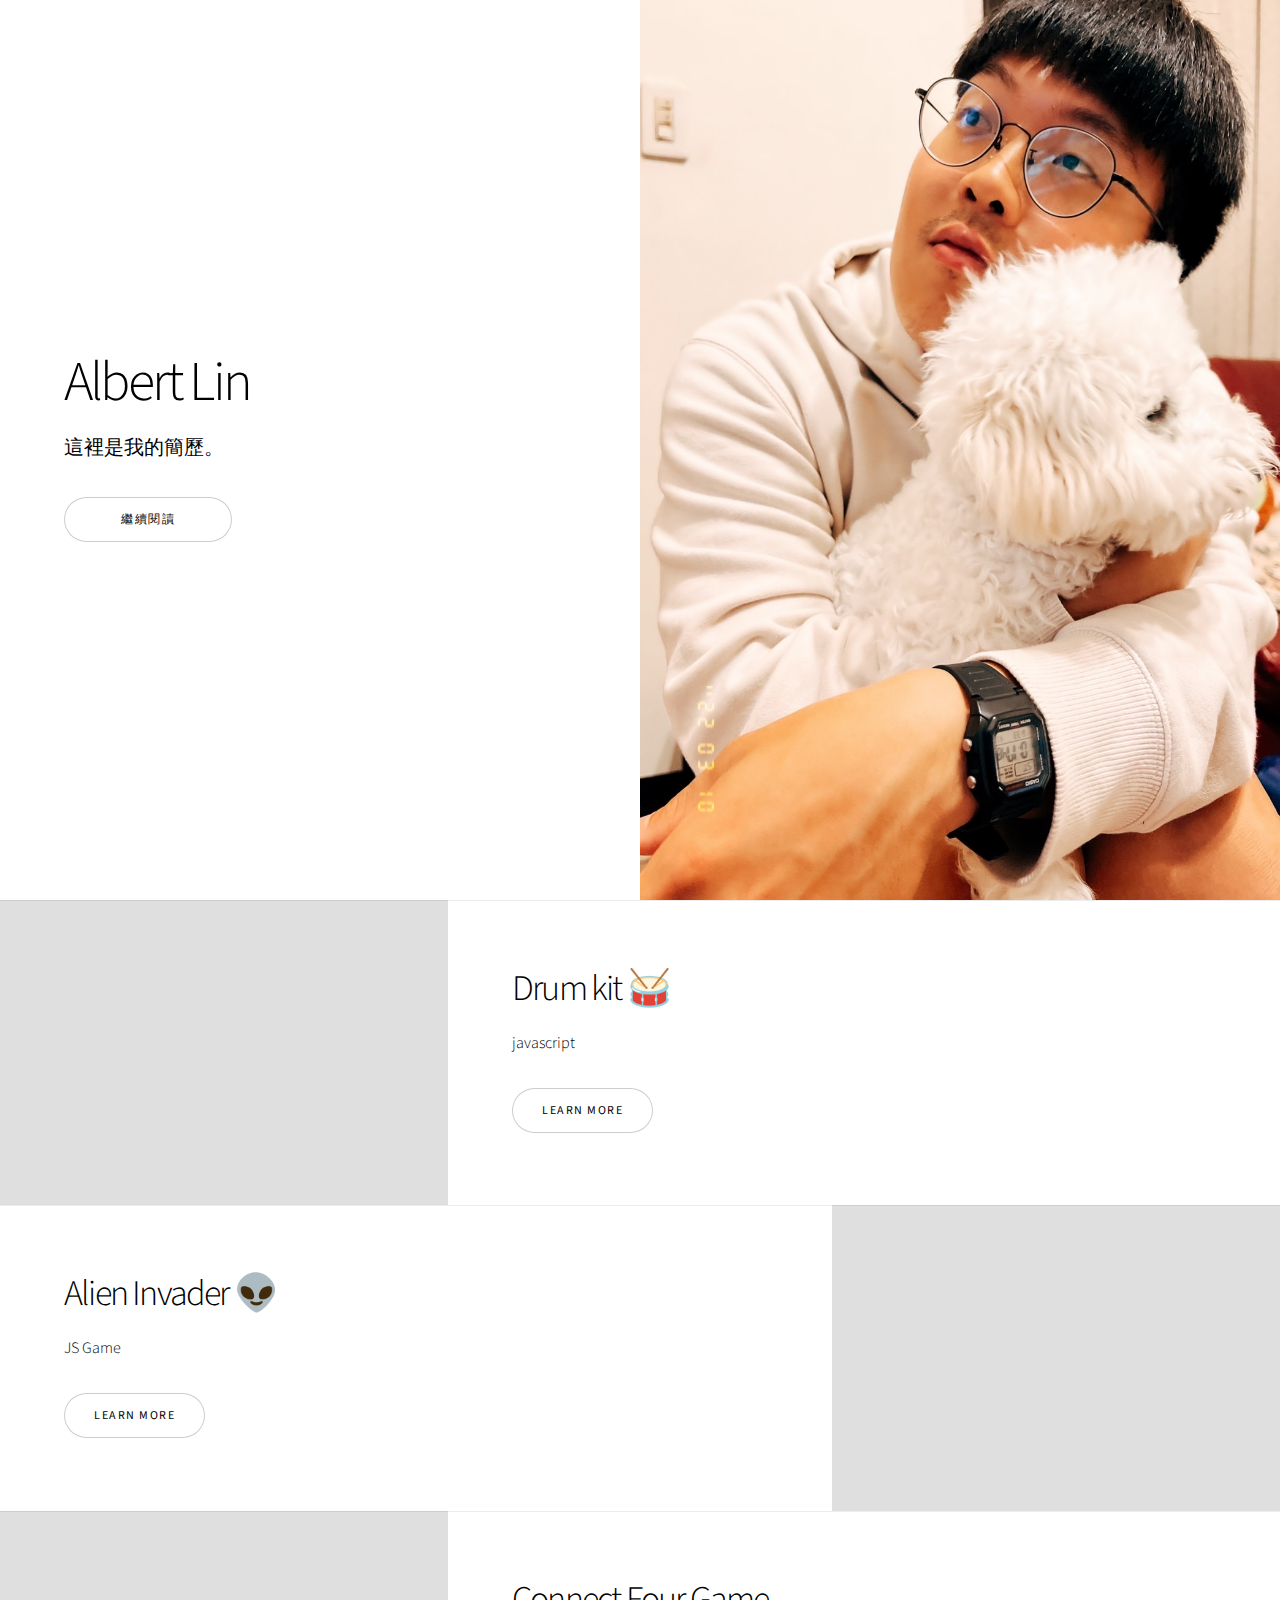
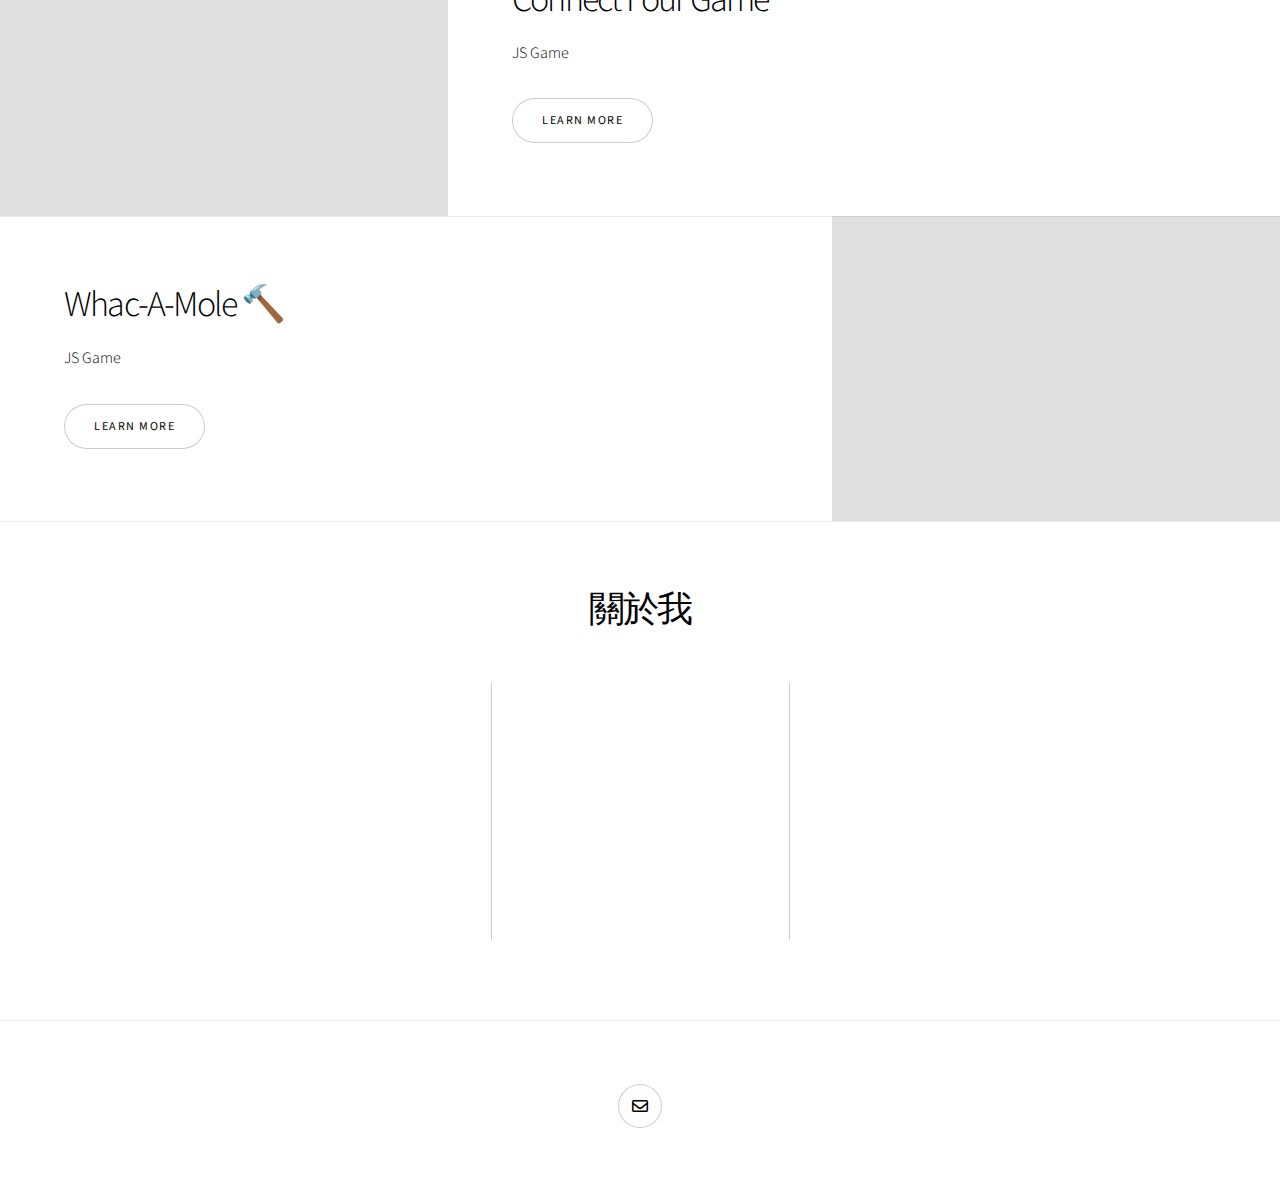
==== commit 18864f78: "todo app" ====
--- a/index.html
+++ b/index.html
@@ -40,7 +40,7 @@
 			id="first">
 			<div class="content">
 				<h2>Drum kit 🥁</h2>
-				<p>from javascript 30 days challenge -- Day 1</p>
+				<p>javascript</p>
 				<ul class="actions stacked">
 					<li><a href="https://jacklin1997-github.github.io/selfIntroduction/Day 1 --/index.html"
 							class="button">Learn More</a></li>
@@ -55,7 +55,7 @@
 		<section class="spotlight style1 orient-left content-align-left image-position-center onscroll-image-fade-in">
 			<div class="content">
 				<h2>Alien Invader 👽</h2>
-				<p>js game</p>
+				<p>JS Game</p>
 				<ul class="actions stacked">
 					<li><a href="https://jacklin1997-github.github.io/profilePage/Alien%20Invader/index.html"
 							class="button">Learn More</a></li>
@@ -69,32 +69,44 @@
 		<!-- Four -->
 		<section class="spotlight style1 orient-right content-align-left image-position-center onscroll-image-fade-in">
 			<div class="content">
-				<h2>Pharetra etiam nulla</h2>
-				<p>Lorem ipsum dolor sit amet, consectetur adipiscing elit. Morbi id ante sed ex pharetra lacinia sit
-					amet vel massa. Donec facilisis laoreet nulla eu bibendum. Donec ut ex risus. Fusce lorem lectus,
-					pharetra pretium massa et, hendrerit vestibulum odio lorem ipsum dolor sit amet.</p>
+				<h2>Connect Four Game</h2>
+				<p>JS Game</p>
 				<ul class="actions stacked">
-					<li><a href="#" class="button">Learn More</a></li>
+					<li><a href="https://jacklin1997-github.github.io/profilePage/Connect%20Four%20Game/index.html" class="button">Learn More</a></li>
 				</ul>
 			</div>
 			<div class="image">
-				<img src="images/spotlight03.jpg" alt="" />
+				<img src="Connect Four Game/connectFour.jpeg" alt="" />
+			</div>
+		</section>
+
+		<section class="spotlight style1 orient-left content-align-left image-position-center onscroll-image-fade-in">
+			<div class="content">
+				<h2>Whac-A-Mole 🔨</h2>
+				<p>JS Game</p>
+				<ul class="actions stacked">
+					<li><a href="https://jacklin1997-github.github.io/profilePage/whac-a-mole/index.html"
+							class="button">Learn More</a></li>
+				</ul>
+			</div>
+			<div class="image">
+				<img src="whac-a-mole/mole.jpg" alt="" />
 			</div>
 		</section>
 
 		<!-- Five -->
-		<section class="wrapper style1 align-center">
+		<!-- <section class="wrapper style1 align-center">
 			<div class="inner">
 				<h2>相簿</h2>
 				<p>Optimistic , Positive , Openness to feelings.</p>
-			</div>
+			</div> -->
 
 			<!-- 相簿 -->
-			<div class="gallery style2 medium lightbox onscroll-fade-in">
+			<!-- <div class="gallery style2 medium lightbox onscroll-fade-in">
 				<article>
 					<a href="images/gallery/fulls/01.jpg" class="image">
 						<img src="images/gallery/fulls/IMG_6471.JPG" alt="" />
-					</a>
+					</a> -->
 					<!-- <div class="caption">
 						<h3>Ipsum Dolor</h3>
 						<p>Lorem ipsum dolor amet, consectetur magna etiam elit. Etiam sed ultrices.</p>
@@ -102,11 +114,7 @@
 							<li><span class="button small">Details</span></li>
 						</ul>
 					</div> -->
-				</article>
-				<article>
-					<a href="images/gallery/fulls/02.jpg" class="image">
-						<img src="images/gallery/fulls/IMG_6472.JPG" alt="" />
-					</a>
+				
 					<!-- <div class="caption">
 						<h3>Feugiat Lorem</h3>
 						<p>Lorem ipsum dolor amet, consectetur magna etiam elit. Etiam sed ultrices.</p>
@@ -114,11 +122,11 @@
 							<li><span class="button small">Details</span></li>
 						</ul>
 					</div> -->
-				</article>
+				<!-- </article>
 				<article>
 					<a href="images/gallery/fulls/01.jpg" class="image">
 						<img src="images/gallery/fulls/IMG_6470.JPG" alt="" />
-					</a>
+					</a> -->
 					<!-- <div class="caption">
 						<h3>吃飯的模樣</h3>
 						<p>Lorem ipsum dolor amet, consectetur magna etiam elit. Etiam sed ultrices.</p>
@@ -126,11 +134,11 @@
 							<li><span class="button small">Details</span></li>
 						</ul>
 					</div> -->
-				</article>
+				<!-- </article>
 				<article>
 					<a href="images/gallery/fulls/04.jpg" class="image">
 						<img src="images/gallery/fulls/IMG_6473.JPG" alt="" />
-					</a>
+					</a> -->
 					<!-- <div class="caption">
 						<h3>Sed Tempus</h3>
 						<p>Lorem ipsum dolor amet, consectetur magna etiam elit. Etiam sed ultrices.</p>
@@ -138,7 +146,7 @@
 							<li><span class="button small">Details</span></li>
 						</ul>
 					</div> -->
-				</article>
+				<!-- </article>
 				<article>
 					<a href="images/gallery/fulls/05.jpg" class="image">
 						<img src="images/gallery/fulls/IMG_6474.JPG" alt="" />
@@ -150,11 +158,11 @@
 							<li><span class="button small">Details</span></li>
 						</ul>
 					</div>
-				</article>
-				<article>
+				</article> -->
+				<!-- <article>
 					<a href="images/gallery/fulls/06.jpg" class="image">
 						<img src="images/gallery/fulls/IMG_6475.JPG" alt="" />
-					</a>
+					</a> -->
 					<!-- <div class="caption">
 						<h3>Sed Tempus</h3>
 						<p>Lorem ipsum dolor amet, consectetur magna etiam elit. Etiam sed ultrices.</p>
@@ -162,11 +170,11 @@
 							<li><span class="button small">Details</span></li>
 						</ul>
 					</div> -->
-				</article>
+				<!-- </article>
 				<article>
 					<a href="images/gallery/fulls/07.jpg" class="image">
 						<img src="images/gallery/fulls/IMG_6477.JPG" alt="" />
-					</a>
+					</a> -->
 					<!-- <div class="caption">
 						<h3>Ipsum Lorem</h3>
 						<p>Lorem ipsum dolor amet, consectetur magna etiam elit. Etiam sed ultrices.</p>
@@ -174,11 +182,11 @@
 							<li><span class="button small">Details</span></li>
 						</ul>
 					</div> -->
-				</article>
+				<!-- </article>
 				<article>
 					<a href="images/gallery/fulls/08.jpg" class="image">
 						<img src="images/gallery/fulls/IMG_6478.JPG" alt="" />
-					</a>
+					</a> -->
 					<!-- <div class="caption">
 						<h3>Magna Risus</h3>
 						<p>Lorem ipsum dolor amet, consectetur magna etiam elit. Etiam sed ultrices.</p>
@@ -186,7 +194,7 @@
 							<li><span class="button small">Details</span></li>
 						</ul>
 					</div> -->
-				</article>
+				<!-- </article> -->
 				<!-- <article>
 					<a href="images/gallery/fulls/09.jpg" class="image">
 						<img src="images/gallery/thumbs/09.jpg" alt="" />
@@ -235,9 +243,9 @@
 						</ul>
 					</div>
 				</article> -->
-			</div>
-
-		</section>
+			<!-- </div> -->
+
+		<!-- </section> -->
 
 		<!-- Six -->
 		<section class="wrapper style1 align-center">
@@ -367,10 +375,10 @@
 		<footer class="wrapper style1 align-center">
 			<div class="inner">
 				<ul class="icons">
-					<li><a href="https://www.facebook.com/jacklin1997/" class="icon brands style2 fa-facebook-f"><span
+					<!-- <li><a href="https://www.facebook.com/jacklin1997/" class="icon brands style2 fa-facebook-f"><span
 								class="label">Facebook</span>
 						</a>
-					</li>
+					</li> -->
 
 					<li><a href="mailto:jacklin1997@gmail.com" class="icon style2 fa-envelope"><span
 								class="label">Email</span>
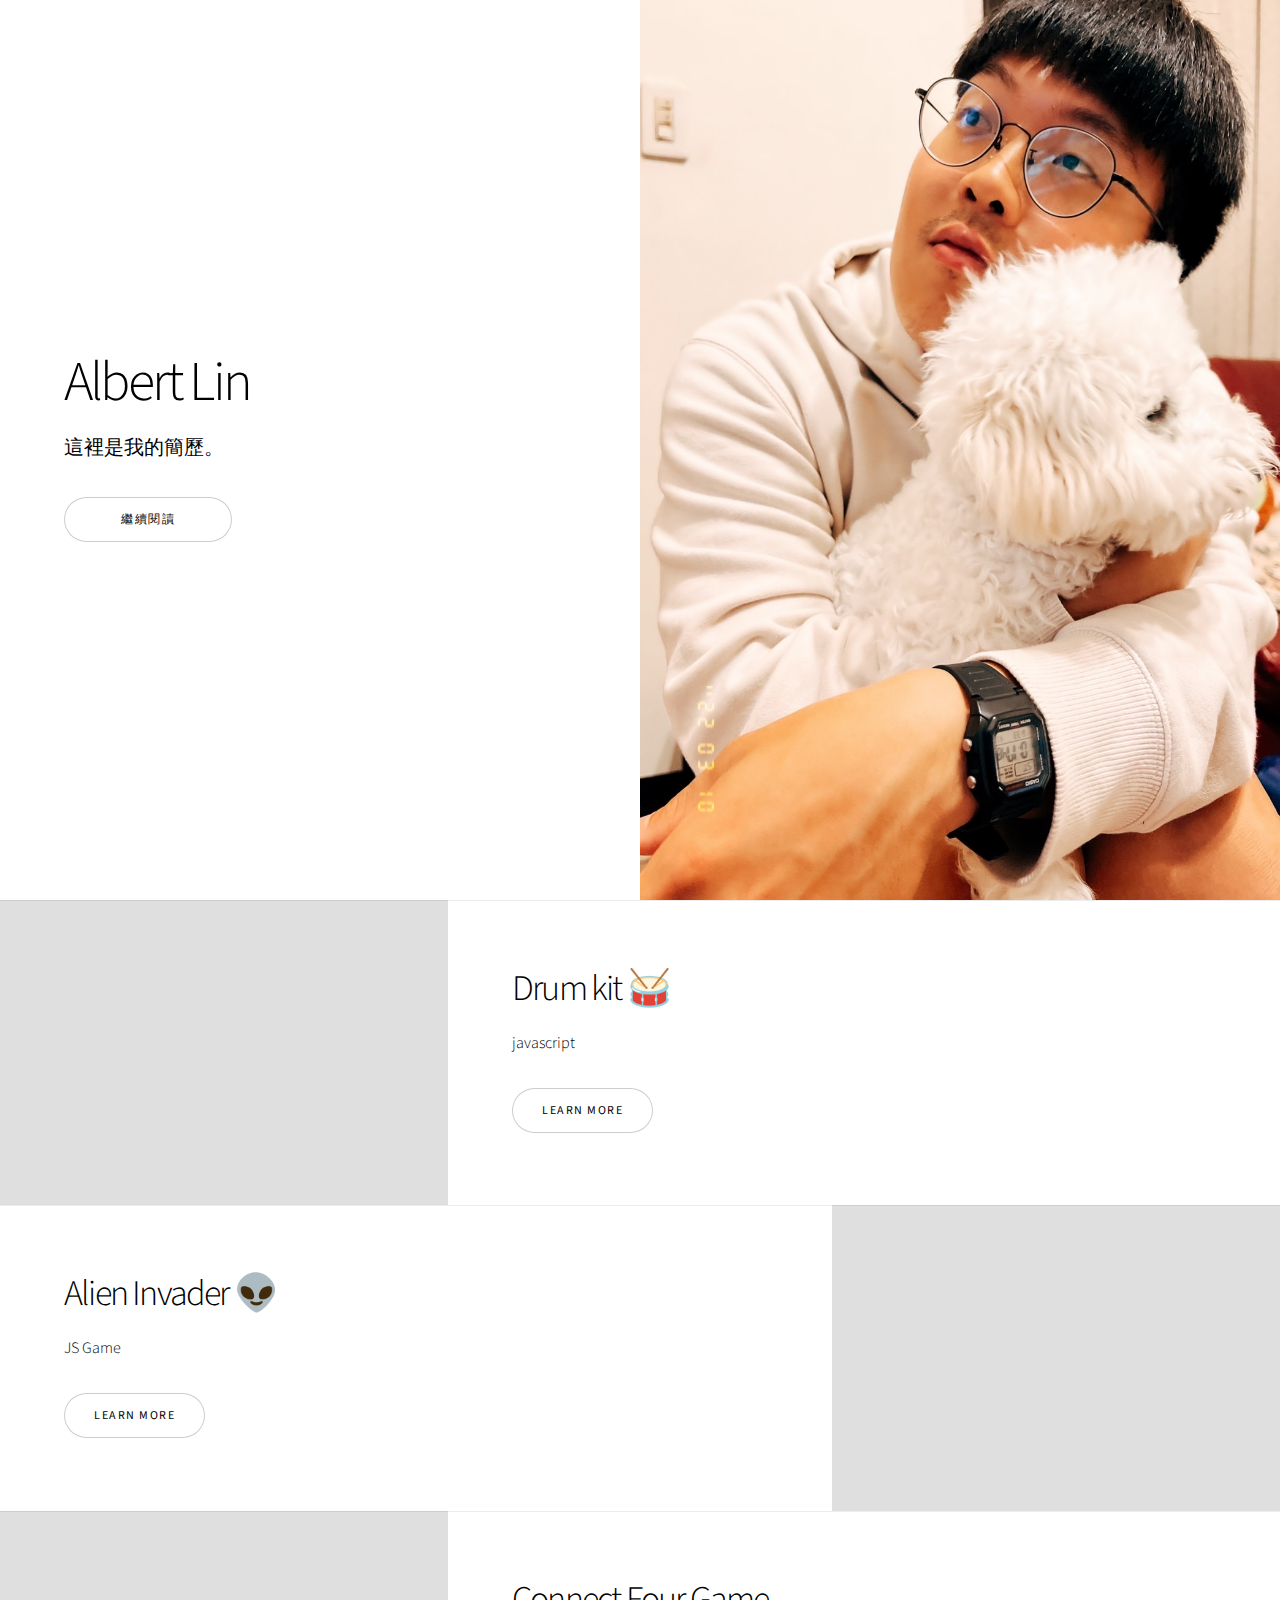
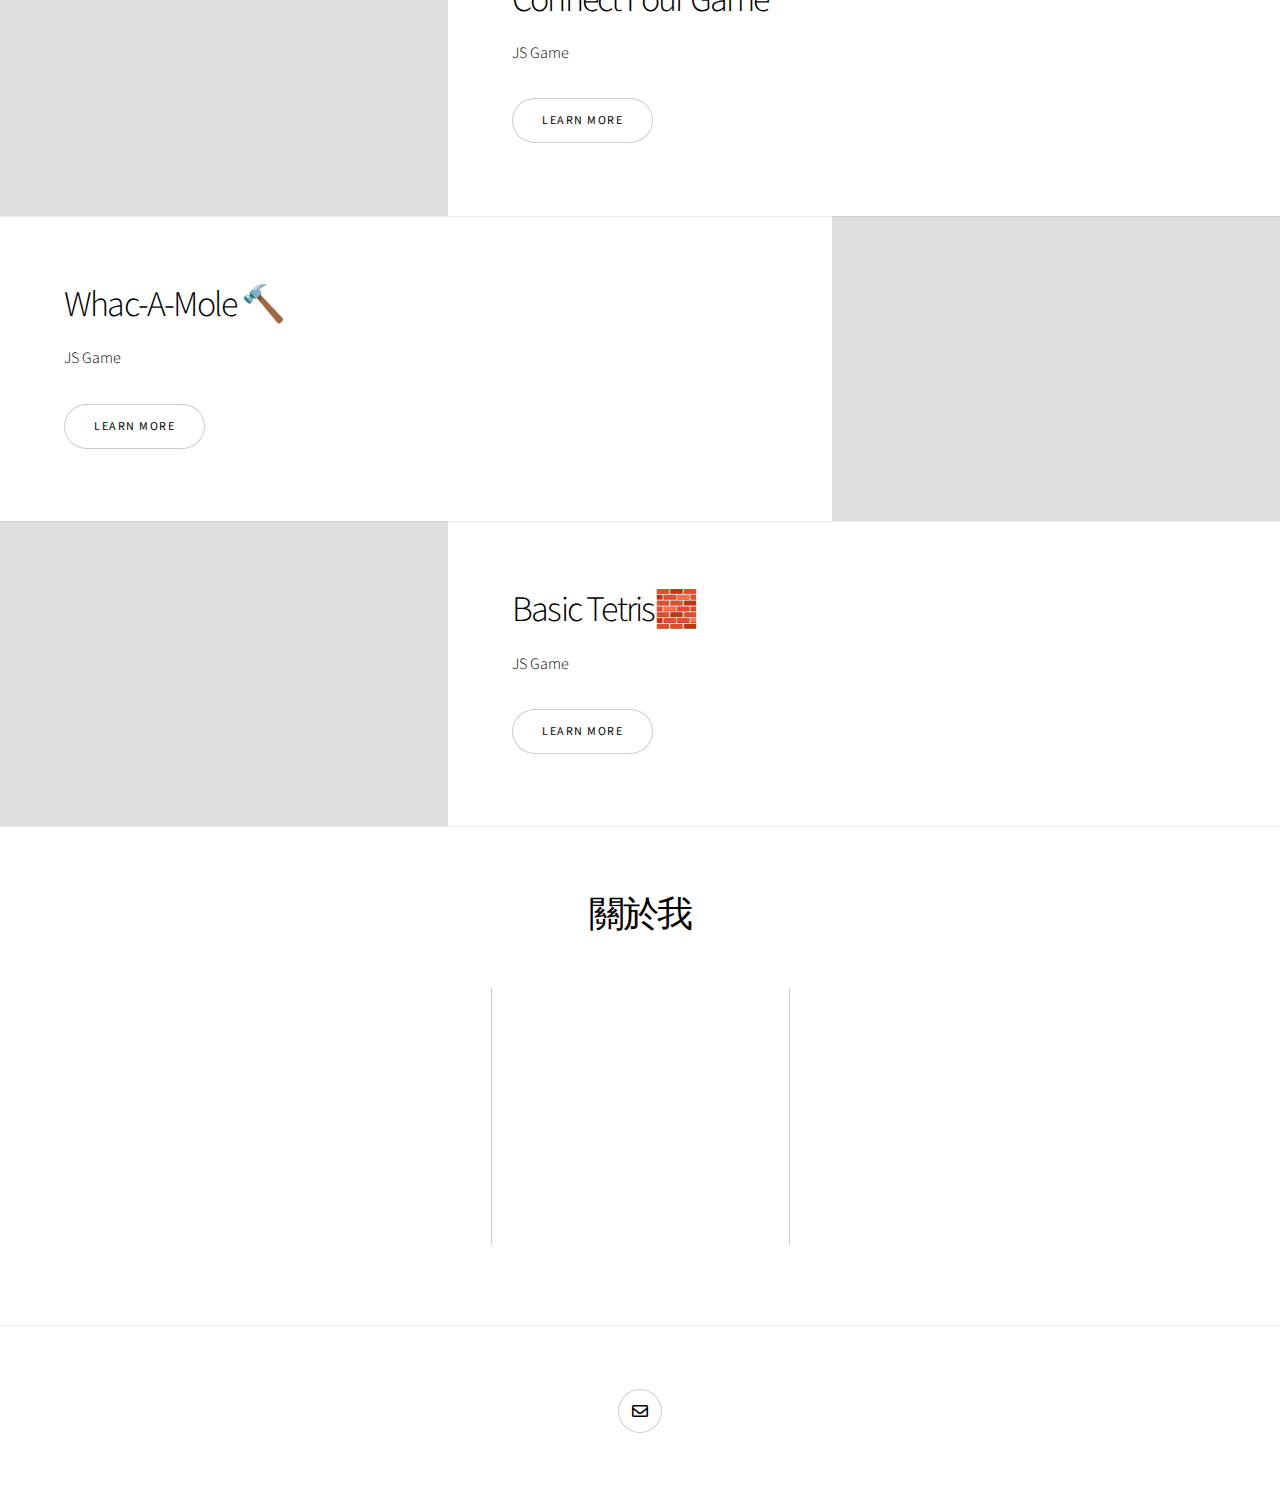
==== commit c3ab4939: "tetris to profile" ====
--- a/index.html
+++ b/index.html
@@ -94,6 +94,18 @@
 			</div>
 		</section>
 
+		<section class="spotlight style1 orient-right content-align-left image-position-center onscroll-image-fade-in">
+			<div class="content">
+				<h2>Basic Tetris🧱</h2>
+				<p>JS Game</p>
+				<ul class="actions stacked">
+					<li><a href="https://jacklin1997-github.github.io/profilePage/basic%20tetris/index.html" class="button">Learn More</a></li>
+				</ul>
+			</div>
+			<div class="image">
+				<img src="basic tetris/tetris.jpeg" alt="" />
+			</div>
+		</section>
 		<!-- Five -->
 		<!-- <section class="wrapper style1 align-center">
 			<div class="inner">
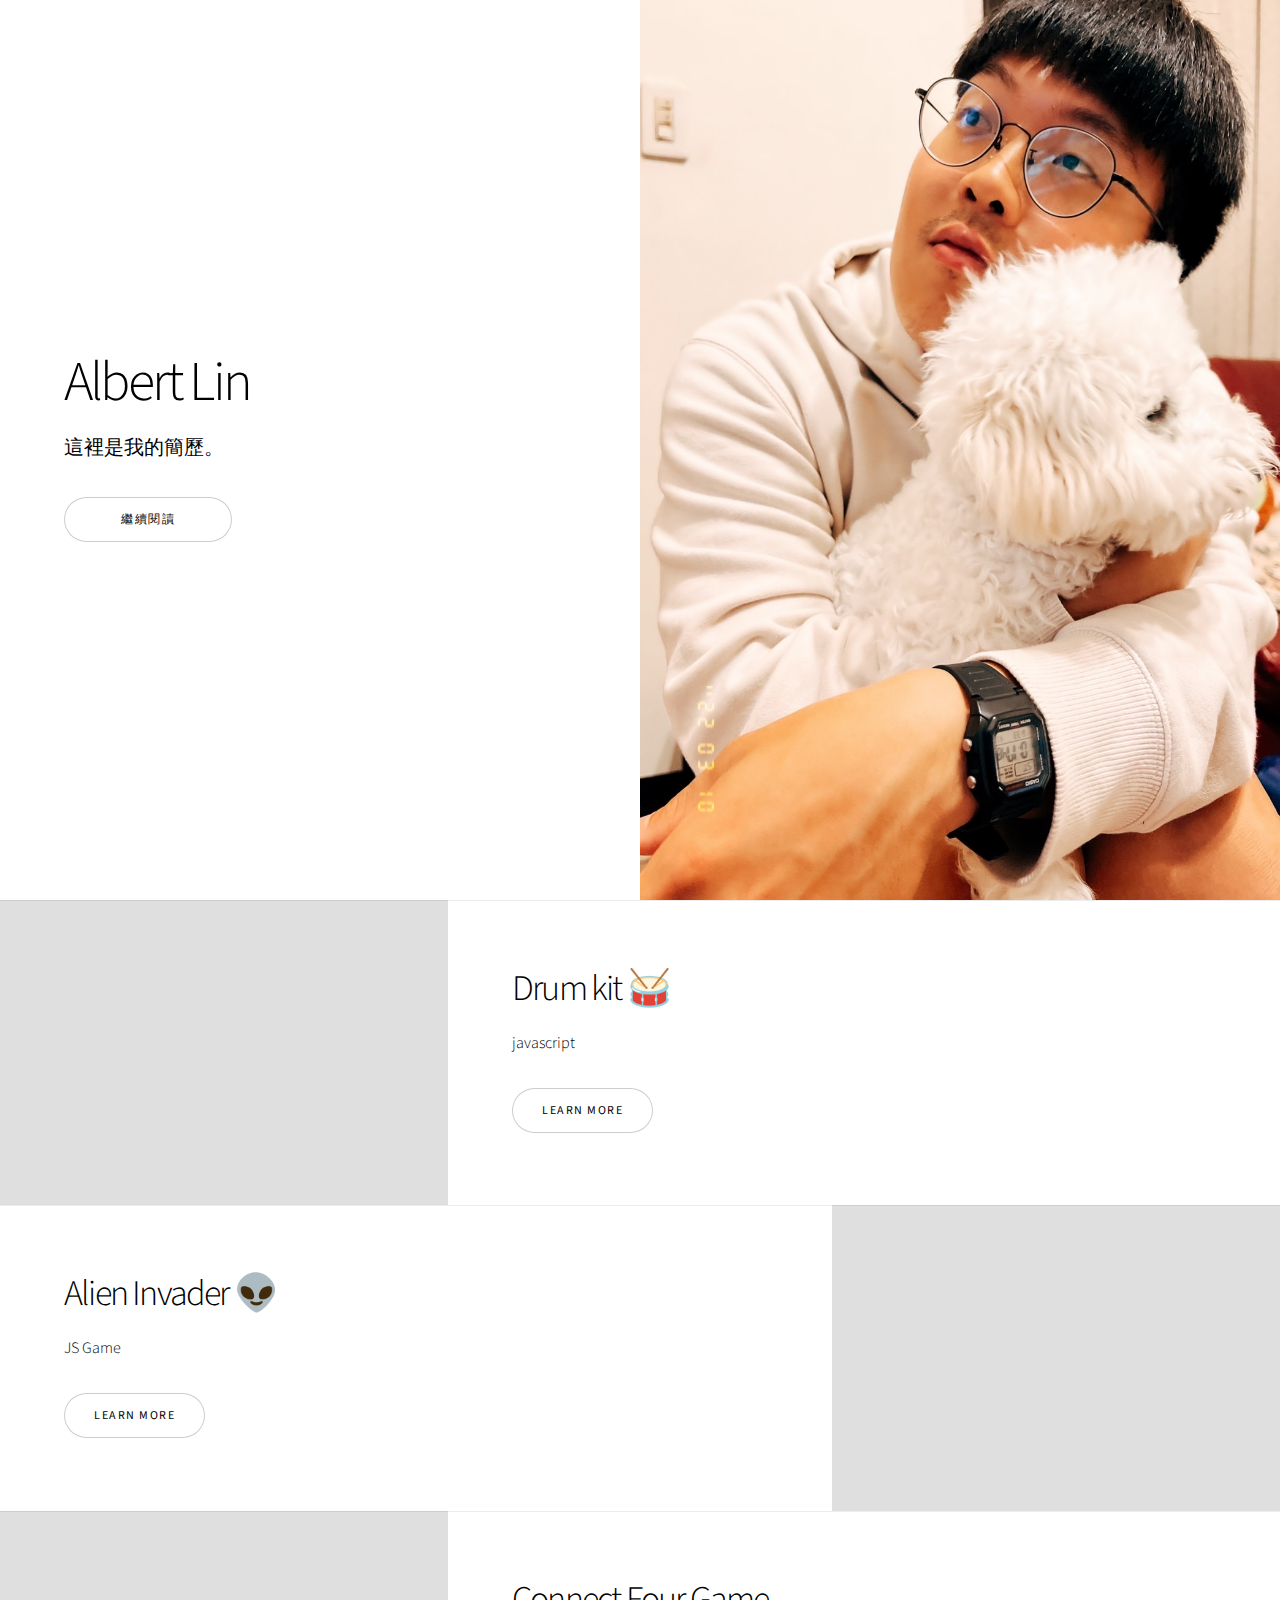
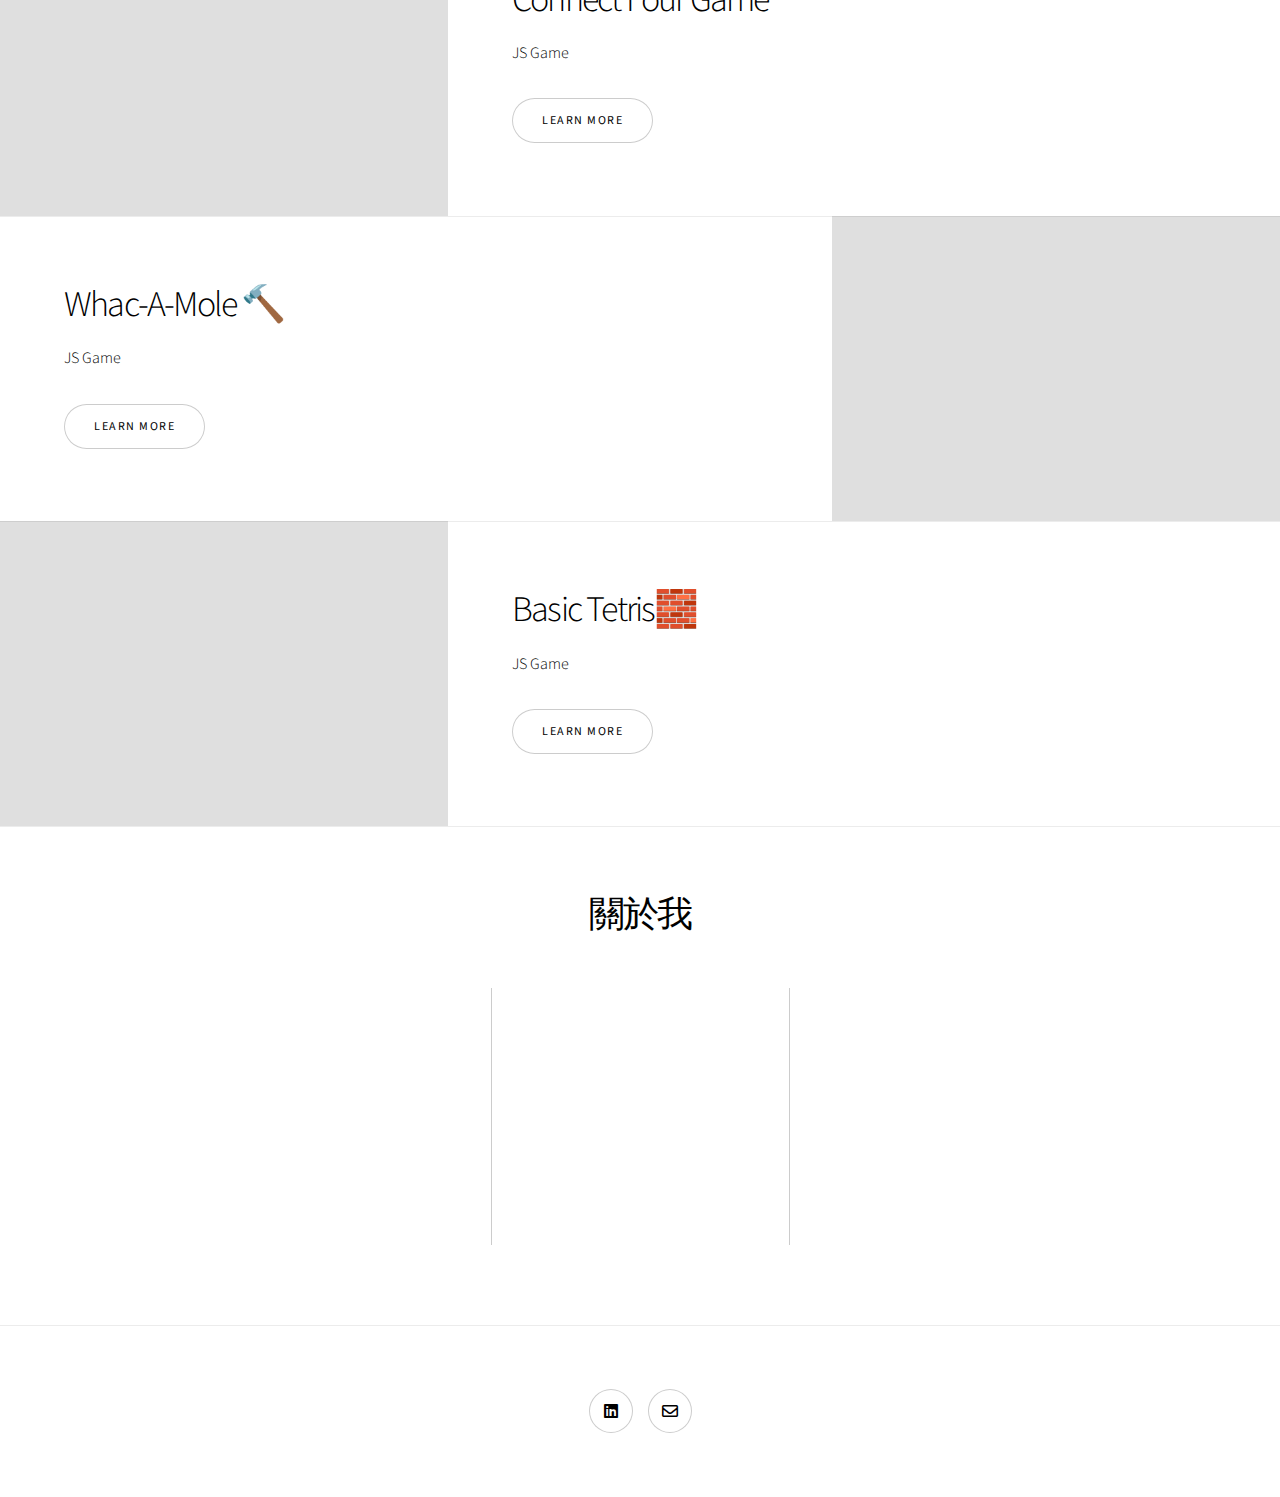
==== commit 1eb3ec23: "Update index.html" ====
--- a/index.html
+++ b/index.html
@@ -387,10 +387,10 @@
 		<footer class="wrapper style1 align-center">
 			<div class="inner">
 				<ul class="icons">
-					<!-- <li><a href="https://www.facebook.com/jacklin1997/" class="icon brands style2 fa-facebook-f"><span
-								class="label">Facebook</span>
+					<li><a href="https://www.linkedin.com/in/%E7%A6%BE%E9%A6%AC-%E6%9E%97-346b86241/" class="icon brands style2 fa-linkedin"><span
+								class="label">linkedin</span>
 						</a>
-					</li> -->
+					</li>
 
 					<li><a href="mailto:jacklin1997@gmail.com" class="icon style2 fa-envelope"><span
 								class="label">Email</span>
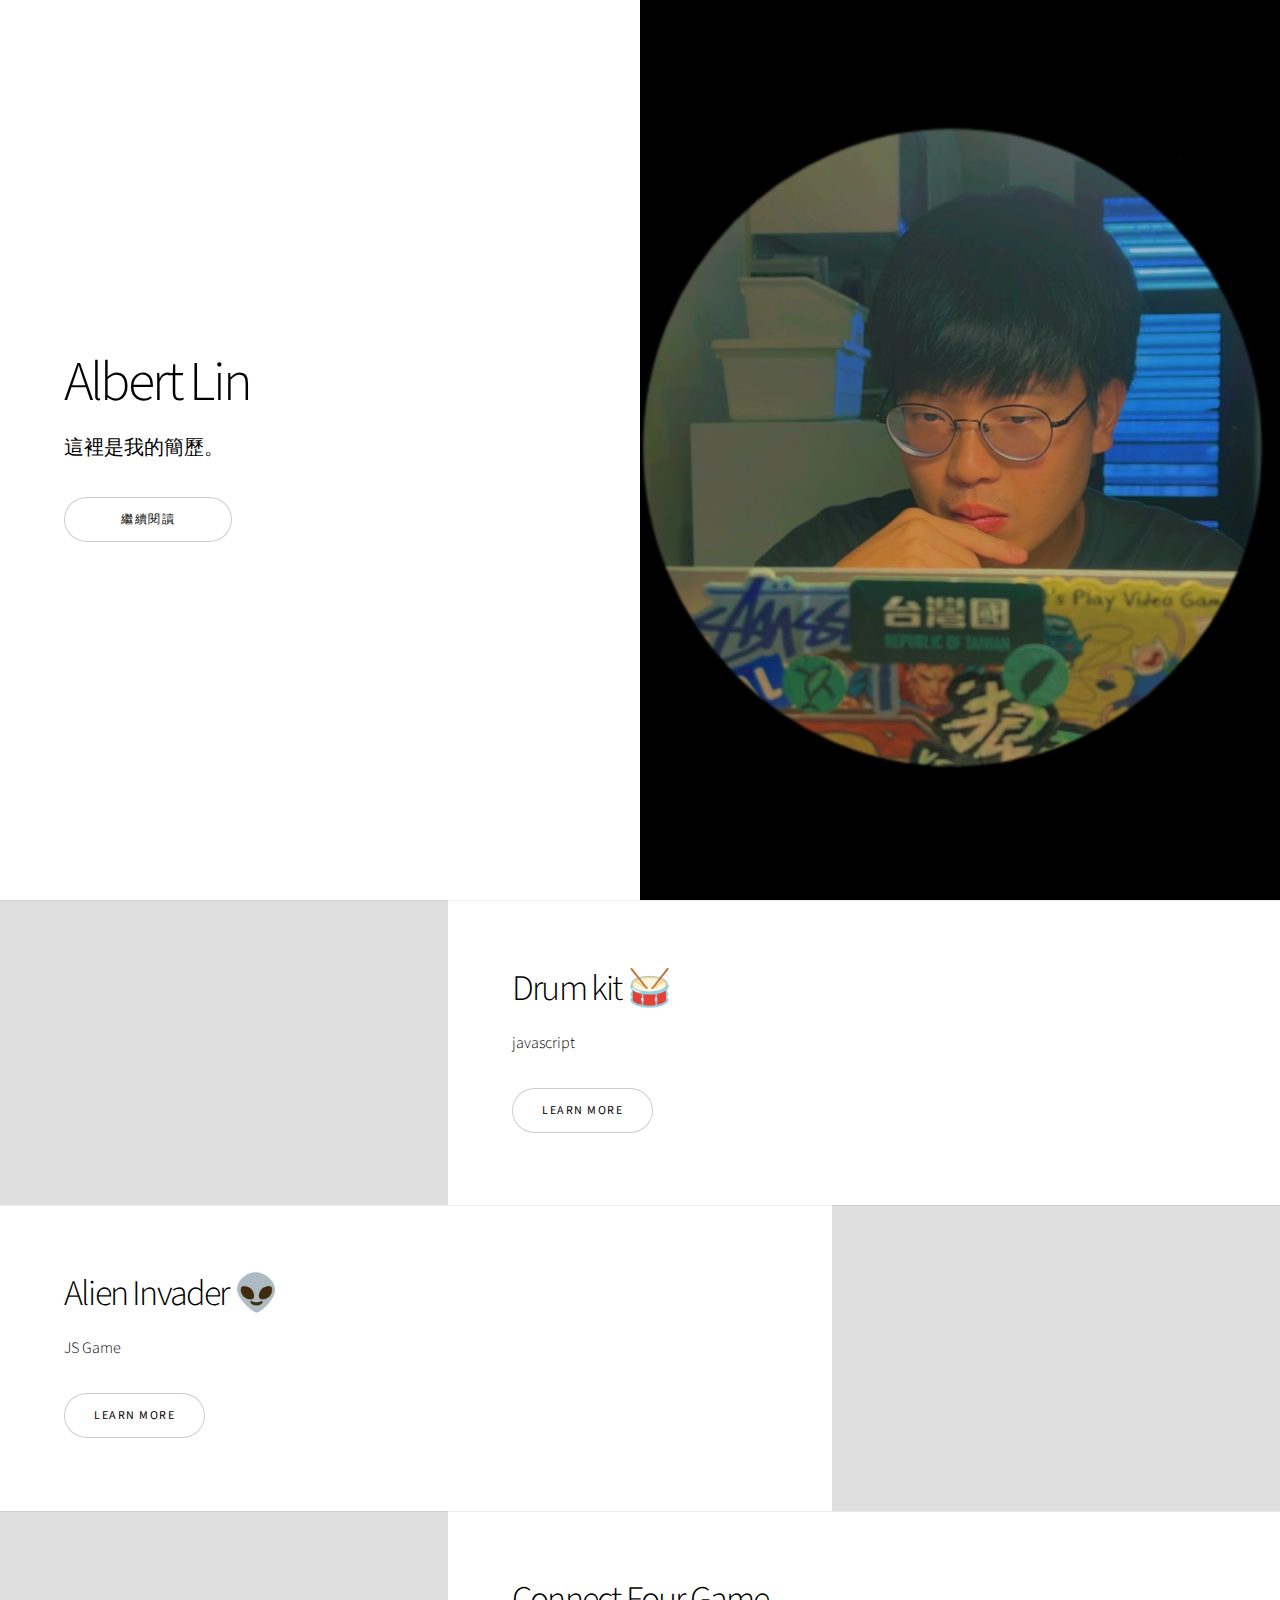
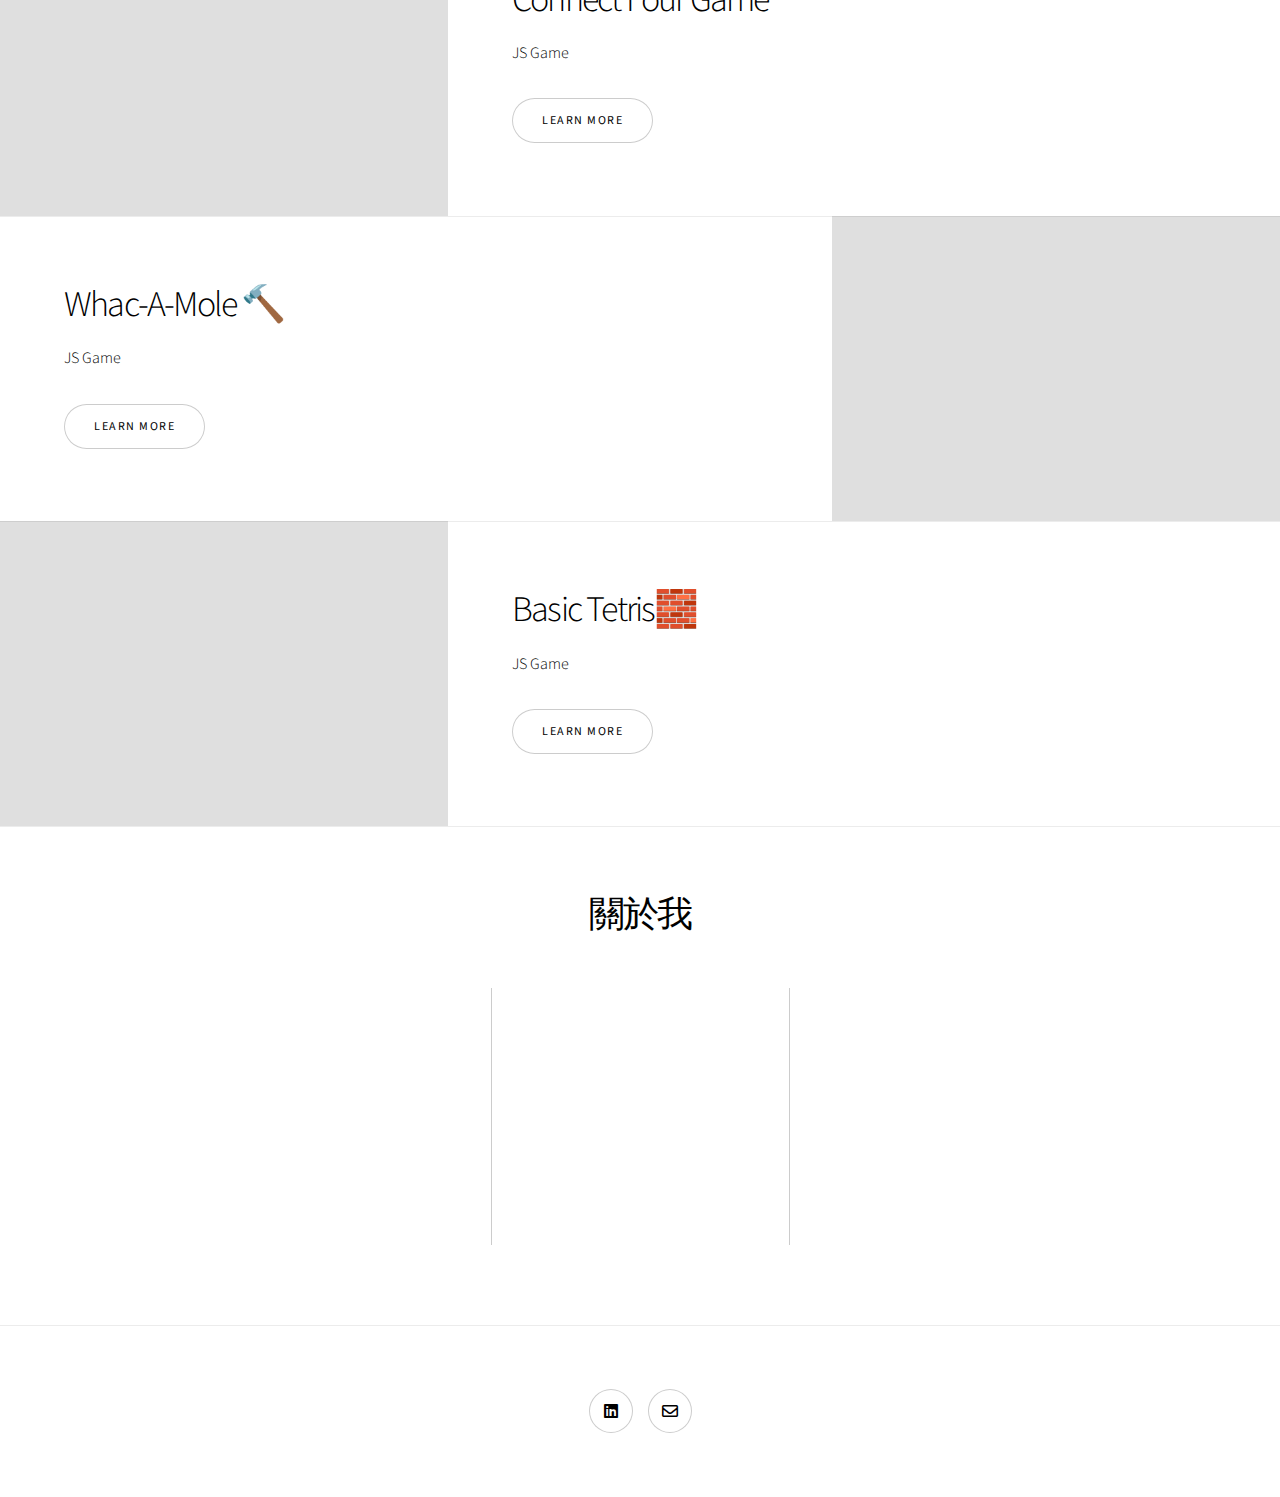
==== commit a03de995: "twitter final hope soQQQQQQQ" ====
--- a/index.html
+++ b/index.html
@@ -31,7 +31,7 @@
 				</ul>
 			</div>
 			<div class="image">
-				<img src="images/IMG_6476.JPG" alt="" />
+				<img src="images/gallery/fulls/IMG_6475.JPG" alt="" />
 			</div>
 		</section>
 
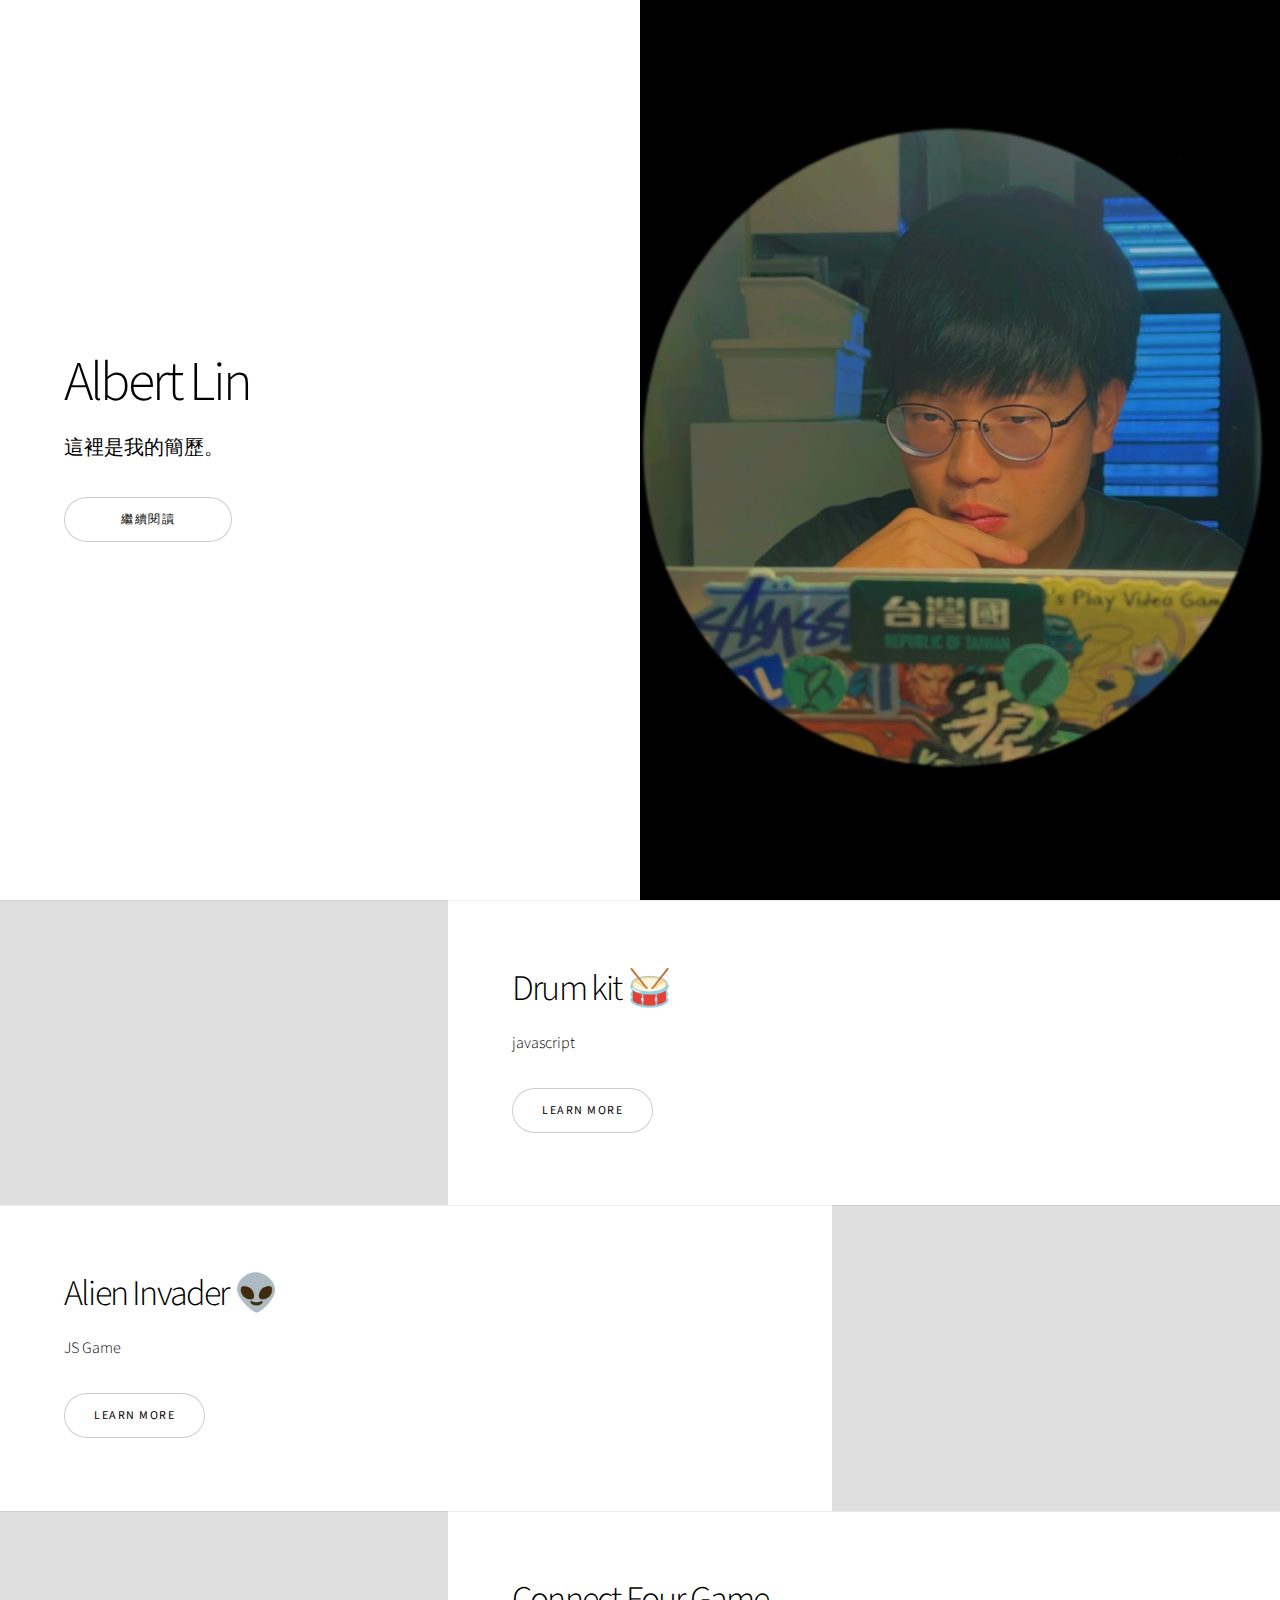
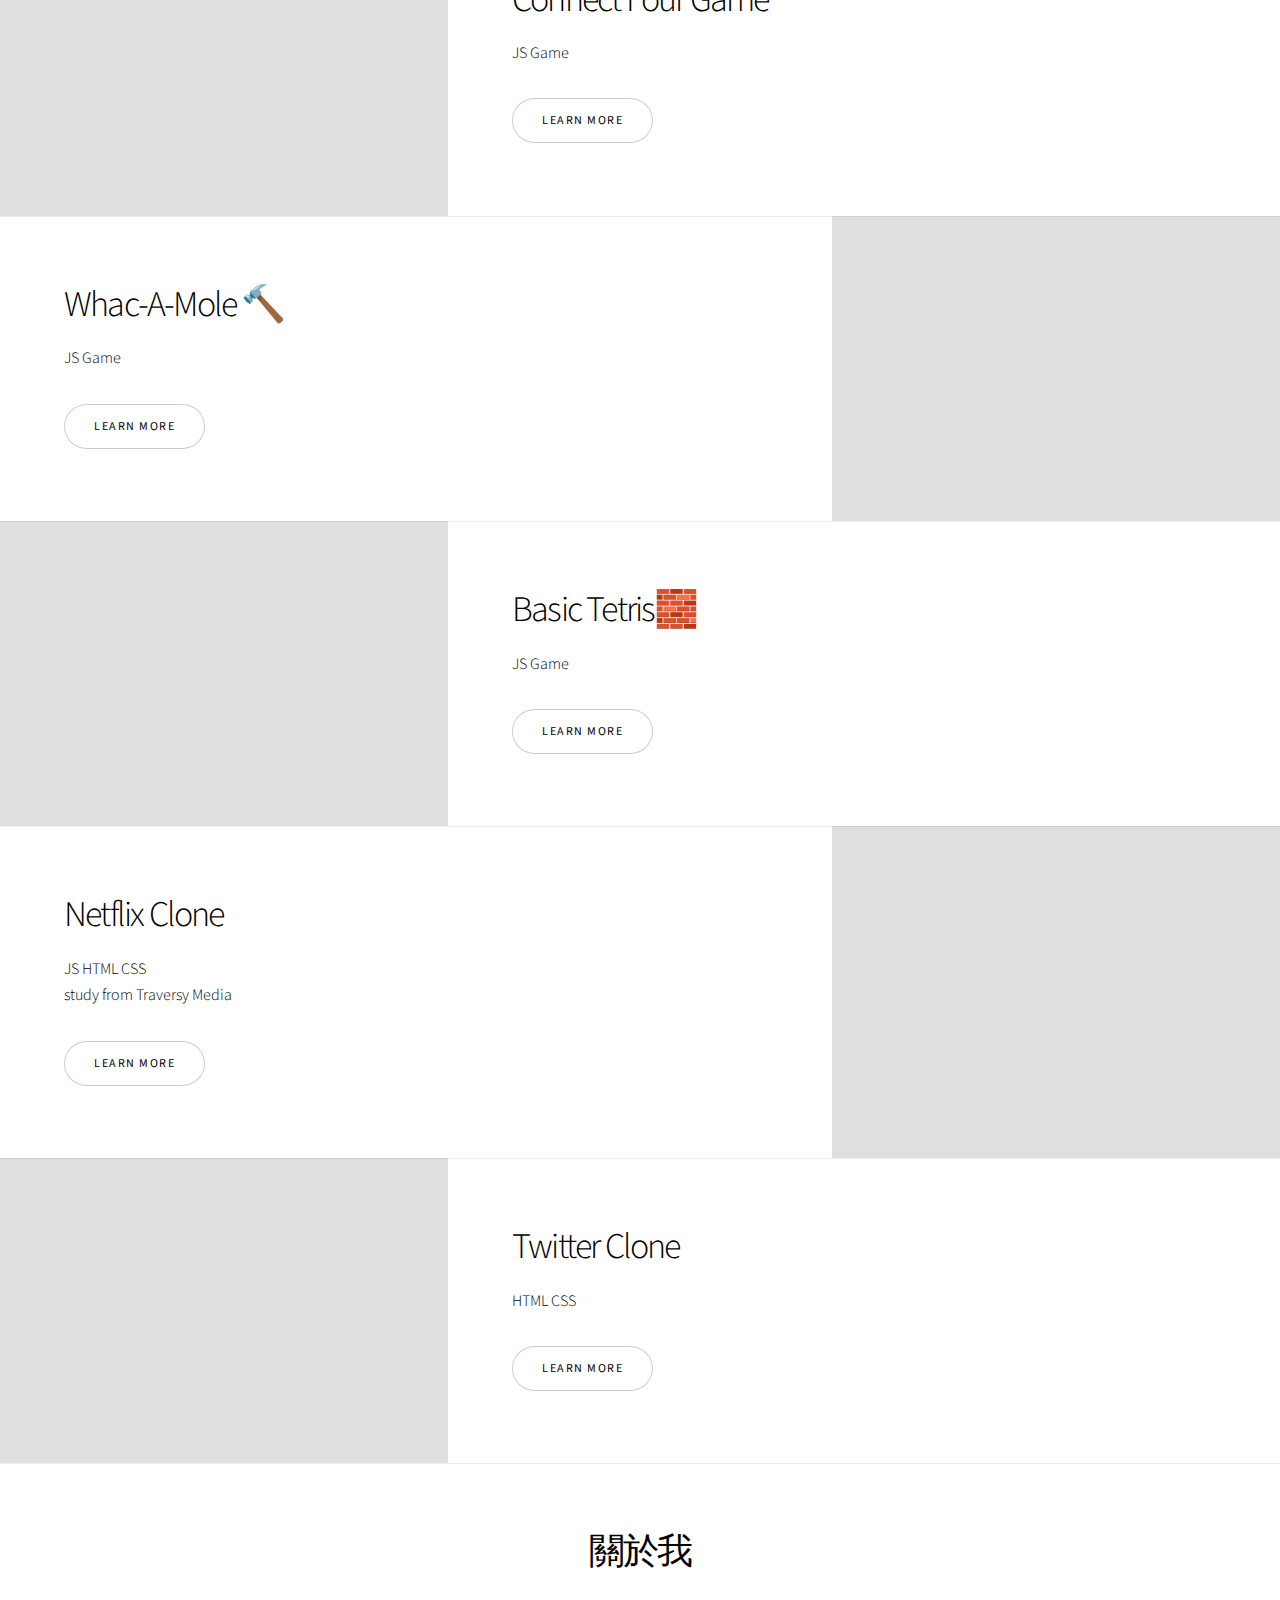
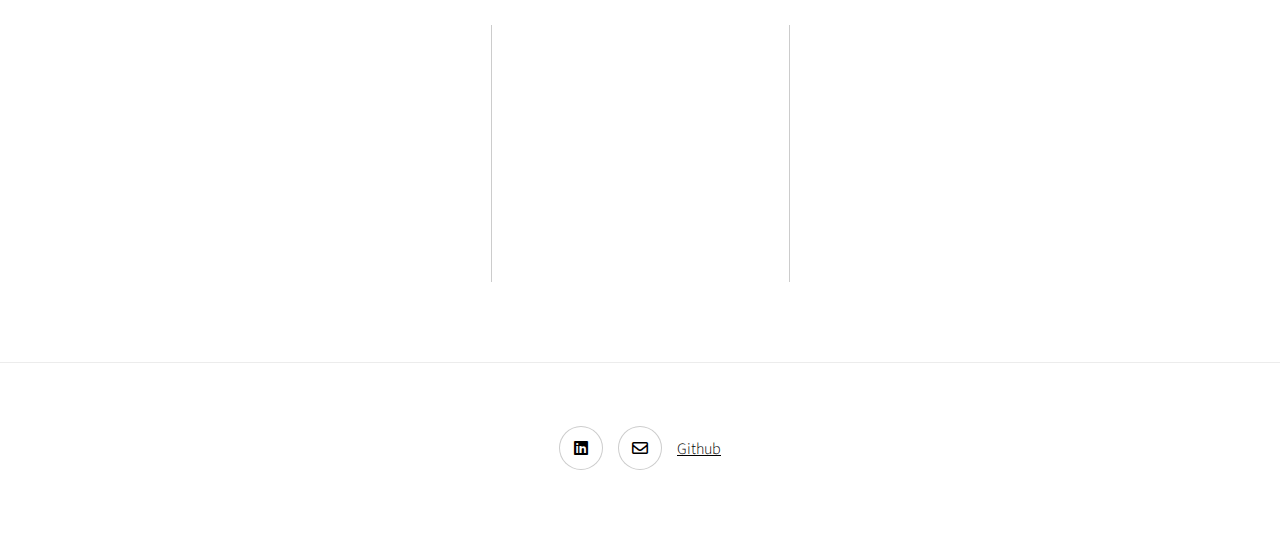
==== commit d0c8dc5e: "修改profile page" ====
--- a/index.html
+++ b/index.html
@@ -17,10 +17,7 @@
 </head>
 
 <body class="is-preload">
-	<!-- Wrapper -->
 	<div id="wrapper" class="divided">
-
-		<!-- One -->
 		<section
 			class="banner style1 orient-left content-align-left image-position-right fullscreen onload-image-fade-in onload-content-fade-right">
 			<div class="content">
@@ -72,7 +69,8 @@
 				<h2>Connect Four Game</h2>
 				<p>JS Game</p>
 				<ul class="actions stacked">
-					<li><a href="https://jacklin1997-github.github.io/profilePage/Connect%20Four%20Game/index.html" class="button">Learn More</a></li>
+					<li><a href="https://jacklin1997-github.github.io/profilePage/Connect%20Four%20Game/index.html"
+							class="button">Learn More</a></li>
 				</ul>
 			</div>
 			<div class="image">
@@ -99,189 +97,61 @@
 				<h2>Basic Tetris🧱</h2>
 				<p>JS Game</p>
 				<ul class="actions stacked">
-					<li><a href="https://jacklin1997-github.github.io/profilePage/basic%20tetris/index.html" class="button">Learn More</a></li>
+					<li><a href="https://jacklin1997-github.github.io/profilePage/basic%20tetris/index.html"
+							class="button">Learn More</a></li>
 				</ul>
 			</div>
 			<div class="image">
 				<img src="basic tetris/tetris.jpeg" alt="" />
 			</div>
 		</section>
-		<!-- Five -->
-		<!-- <section class="wrapper style1 align-center">
-			<div class="inner">
-				<h2>相簿</h2>
-				<p>Optimistic , Positive , Openness to feelings.</p>
-			</div> -->
-
-			<!-- 相簿 -->
-			<!-- <div class="gallery style2 medium lightbox onscroll-fade-in">
-				<article>
-					<a href="images/gallery/fulls/01.jpg" class="image">
-						<img src="images/gallery/fulls/IMG_6471.JPG" alt="" />
-					</a> -->
-					<!-- <div class="caption">
-						<h3>Ipsum Dolor</h3>
-						<p>Lorem ipsum dolor amet, consectetur magna etiam elit. Etiam sed ultrices.</p>
-						<ul class="actions fixed">
-							<li><span class="button small">Details</span></li>
-						</ul>
-					</div> -->
-				
-					<!-- <div class="caption">
-						<h3>Feugiat Lorem</h3>
-						<p>Lorem ipsum dolor amet, consectetur magna etiam elit. Etiam sed ultrices.</p>
-						<ul class="actions fixed">
-							<li><span class="button small">Details</span></li>
-						</ul>
-					</div> -->
-				<!-- </article>
-				<article>
-					<a href="images/gallery/fulls/01.jpg" class="image">
-						<img src="images/gallery/fulls/IMG_6470.JPG" alt="" />
-					</a> -->
-					<!-- <div class="caption">
-						<h3>吃飯的模樣</h3>
-						<p>Lorem ipsum dolor amet, consectetur magna etiam elit. Etiam sed ultrices.</p>
-						<ul class="actions fixed">
-							<li><span class="button small">Details</span></li>
-						</ul>
-					</div> -->
-				<!-- </article>
-				<article>
-					<a href="images/gallery/fulls/04.jpg" class="image">
-						<img src="images/gallery/fulls/IMG_6473.JPG" alt="" />
-					</a> -->
-					<!-- <div class="caption">
-						<h3>Sed Tempus</h3>
-						<p>Lorem ipsum dolor amet, consectetur magna etiam elit. Etiam sed ultrices.</p>
-						<ul class="actions fixed">
-							<li><span class="button small">Details</span></li>
-						</ul>
-					</div> -->
-				<!-- </article>
-				<article>
-					<a href="images/gallery/fulls/05.jpg" class="image">
-						<img src="images/gallery/fulls/IMG_6474.JPG" alt="" />
-					</a>
-					<div class="caption">
-						<h3>Ultrices Magna</h3>
-						<p>Lorem ipsum dolor amet, consectetur magna etiam elit. Etiam sed ultrices.</p>
-						<ul class="actions fixed">
-							<li><span class="button small">Details</span></li>
-						</ul>
-					</div>
-				</article> -->
-				<!-- <article>
-					<a href="images/gallery/fulls/06.jpg" class="image">
-						<img src="images/gallery/fulls/IMG_6475.JPG" alt="" />
-					</a> -->
-					<!-- <div class="caption">
-						<h3>Sed Tempus</h3>
-						<p>Lorem ipsum dolor amet, consectetur magna etiam elit. Etiam sed ultrices.</p>
-						<ul class="actions fixed">
-							<li><span class="button small">Details</span></li>
-						</ul>
-					</div> -->
-				<!-- </article>
-				<article>
-					<a href="images/gallery/fulls/07.jpg" class="image">
-						<img src="images/gallery/fulls/IMG_6477.JPG" alt="" />
-					</a> -->
-					<!-- <div class="caption">
-						<h3>Ipsum Lorem</h3>
-						<p>Lorem ipsum dolor amet, consectetur magna etiam elit. Etiam sed ultrices.</p>
-						<ul class="actions fixed">
-							<li><span class="button small">Details</span></li>
-						</ul>
-					</div> -->
-				<!-- </article>
-				<article>
-					<a href="images/gallery/fulls/08.jpg" class="image">
-						<img src="images/gallery/fulls/IMG_6478.JPG" alt="" />
-					</a> -->
-					<!-- <div class="caption">
-						<h3>Magna Risus</h3>
-						<p>Lorem ipsum dolor amet, consectetur magna etiam elit. Etiam sed ultrices.</p>
-						<ul class="actions fixed">
-							<li><span class="button small">Details</span></li>
-						</ul>
-					</div> -->
-				<!-- </article> -->
-				<!-- <article>
-					<a href="images/gallery/fulls/09.jpg" class="image">
-						<img src="images/gallery/thumbs/09.jpg" alt="" />
-					</a>
-					<div class="caption">
-						<h3>Tempus Dolor</h3>
-						<p>Lorem ipsum dolor amet, consectetur magna etiam elit. Etiam sed ultrices.</p>
-						<ul class="actions fixed">
-							<li><span class="button small">Details</span></li>
-						</ul>
-					</div>
-				</article> -->
-				<!-- <article>
-					<a href="images/gallery/fulls/10.jpg" class="image">
-						<img src="images/gallery/thumbs/10.jpg" alt="" />
-					</a>
-					<div class="caption">
-						<h3>Sed Etiam</h3>
-						<p>Lorem ipsum dolor amet, consectetur magna etiam elit. Etiam sed ultrices.</p>
-						<ul class="actions fixed">
-							<li><span class="button small">Details</span></li>
-						</ul>
-					</div>
-				</article> -->
-				<!-- <article>
-					<a href="images/gallery/fulls/11.jpg" class="image">
-						<img src="images/gallery/thumbs/11.jpg" alt="" />
-					</a>
-					<div class="caption">
-						<h3>Magna Lorem</h3>
-						<p>Lorem ipsum dolor amet, consectetur magna etiam elit. Etiam sed ultrices.</p>
-						<ul class="actions fixed">
-							<li><span class="button small">Details</span></li>
-						</ul>
-					</div>
-				</article> -->
-				<!-- <article>
-					<a href="images/gallery/fulls/12.jpg" class="image">
-						<img src="images/gallery/thumbs/12.jpg" alt="" />
-					</a>
-					<div class="caption">
-						<h3>Ipsum Dolor</h3>
-						<p>Lorem ipsum dolor amet, consectetur magna etiam elit. Etiam sed ultrices.</p>
-						<ul class="actions fixed">
-							<li><span class="button small">Details</span></li>
-						</ul>
-					</div>
-				</article> -->
-			<!-- </div> -->
-
-		<!-- </section> -->
-
-		<!-- Six -->
+
+
+		<section class="spotlight style1 orient-left content-align-left image-position-center onscroll-image-fade-in">
+			<div class="content">
+				<h2>Netflix Clone</h2>
+				<p>JS HTML CSS<br />study from Traversy Media</p>
+				<ul class="actions stacked">
+					<li><a href="https://jacklin1997-github.github.io/profilePage/Netflix%20Clone/index.html"
+							class="button">Learn More</a></li>
+				</ul>
+			</div>
+			<div class="image">
+				<img src="Netflix Clone/netflix-png-images-6.png" alt="" />
+			</div>
+		</section>
+
+		<section class="spotlight style1 orient-right content-align-left image-position-center onscroll-image-fade-in">
+			<div class="content">
+				<h2>Twitter Clone</h2>
+				<p>HTML CSS</p>
+				<ul class="actions stacked">
+					<li><a href="https://jacklin1997-github.github.io/profilePage/twitter%20clone/index.html"
+							class="button">Learn More</a></li>
+				</ul>
+			</div>
+			<div class="image">
+				<img src="twitter clone/svg/twitter.svg" alt="" />
+			</div>
+		</section>
 		<section class="wrapper style1 align-center">
 			<div class="inner">
 				<h2>關於我</h2>
-
 				<div class="items style1 medium onscroll-fade-in">
-
 					<section>
-						<!-- <span class="icon style2 major fa-people"></span> -->
 						<span class="material-symbols-rounded">
 							account_circle
 						</span>
 
 						<h3>使用過的語言</h3>
 						<p>
-							JAVASCRIPT<br/>
-							HTML<br/>
-							CSS <br/>
-							REACT<br/>
+							JAVASCRIPT<br />
+							HTML<br />
+							CSS <br />
+							REACT<br />
 						</p>
 					</section>
 					<section>
-						<!-- <span class="icon solid style2 major fa-save"></span> -->
 						<span class="material-symbols-rounded">
 							school
 						</span>
@@ -291,109 +161,29 @@
 						</p>
 					</section>
 					<section>
-						<!-- <span class="icon solid style2 major fa-chart-bar"></span> -->
 						<span class="material-symbols-rounded">
 							build_circle
 						</span>
 						<h3>工作經歷</h3>
 						<p>阿摩科技（實習）<br /><i>2021/10~2021/12</i></p>
 					</section>
-					<!-- <section>
-						<span class="icon solid style2 major fa-wifi"></span>
-						<h3>Amet</h3>
-						<p>Lorem ipsum dolor sit amet, consectetur adipiscing elit. Morbi dui turpis, cursus eget orci
-							amet aliquam congue semper. Etiam eget ultrices risus nec tempor elit.</p>
-					</section>
-					<section>
-						<span class="icon solid style2 major fa-cog"></span>
-						<h3>Magna</h3>
-						<p>Lorem ipsum dolor sit amet, consectetur adipiscing elit. Morbi dui turpis, cursus eget orci
-							amet aliquam congue semper. Etiam eget ultrices risus nec tempor elit.</p>
-					</section> -->
-					<!-- <section>
-						<span class="icon style2 major fa-paper-plane"></span>
-						<h3>Tempus</h3>
-						<p>Lorem ipsum dolor sit amet, consectetur adipiscing elit. Morbi dui turpis, cursus eget orci
-							amet aliquam congue semper. Etiam eget ultrices risus nec tempor elit.</p>
-					</section>
-					<section>
-						<span class="icon solid style2 major fa-desktop"></span>
-						<h3>Aliquam</h3>
-						<p>Lorem ipsum dolor sit amet, consectetur adipiscing elit. Morbi dui turpis, cursus eget orci
-							amet aliquam congue semper. Etiam eget ultrices risus nec tempor elit.</p>
-					</section>
-					<section>
-						<span class="icon solid style2 major fa-sync-alt"></span>
-						<h3>Elit</h3>
-						<p>Lorem ipsum dolor sit amet, consectetur adipiscing elit. Morbi dui turpis, cursus eget orci
-							amet aliquam congue semper. Etiam eget ultrices risus nec tempor elit.</p>
-					</section>
-					<section>
-						<span class="icon solid style2 major fa-hashtag"></span>
-						<h3>Morbi</h3>
-						<p>Lorem ipsum dolor sit amet, consectetur adipiscing elit. Morbi dui turpis, cursus eget orci
-							amet aliquam congue semper. Etiam eget ultrices risus nec tempor elit.</p>
-					</section>
-					<section>
-						<span class="icon solid style2 major fa-bolt"></span>
-						<h3>Turpis</h3>
-						<p>Lorem ipsum dolor sit amet, consectetur adipiscing elit. Morbi dui turpis, cursus eget orci
-							amet aliquam congue semper. Etiam eget ultrices risus nec tempor elit.</p>
-					</section>
-					<section>
-						<span class="icon solid style2 major fa-envelope"></span>
-						<h3>Ultrices</h3>
-						<p>Lorem ipsum dolor sit amet, consectetur adipiscing elit. Morbi dui turpis, cursus eget orci
-							amet aliquam congue semper. Etiam eget ultrices risus nec tempor elit.</p>
-					</section>
-					<section>
-						<span class="icon solid style2 major fa-leaf"></span>
-						<h3>Risus</h3>
-						<p>Lorem ipsum dolor sit amet, consectetur adipiscing elit. Morbi dui turpis, cursus eget orci
-							amet aliquam congue semper. Etiam eget ultrices risus nec tempor elit.</p>
-					</section> -->
 				</div>
 			</div>
 		</section>
-
-		<!-- Seven -->
-		<!-- <section class="wrapper style1 align-center">
-			<div class="inner medium">
-				<h2>Get in touch</h2>
-				<form method="post" action="#">
-					<div class="fields">
-						<div class="field half">
-							<label for="name">Name</label>
-							<input type="text" name="name" id="name" value="" />
-						</div>
-						<div class="field half">
-							<label for="email">Email</label>
-							<input type="email" name="email" id="email" value="" />
-						</div>
-						<div class="field">
-							<label for="message">Message</label>
-							<textarea name="message" id="message" rows="6"></textarea>
-						</div>
-					</div>
-					<ul class="actions special">
-						<li><input type="submit" name="submit" id="submit" value="Send Message" /></li>
-					</ul>
-				</form>
-
-			</div>
-		</section> -->
-
 		<!-- Footer -->
 		<footer class="wrapper style1 align-center">
 			<div class="inner">
 				<ul class="icons">
-					<li><a href="https://www.linkedin.com/in/%E7%A6%BE%E9%A6%AC-%E6%9E%97-346b86241/" class="icon brands style2 fa-linkedin"><span
-								class="label">linkedin</span>
+					<li><a href="https://www.linkedin.com/in/%E7%A6%BE%E9%A6%AC-%E6%9E%97-346b86241/"
+							class="icon brands style2 fa-linkedin"><span class="label">linkedin</span>
 						</a>
 					</li>
 
 					<li><a href="mailto:jacklin1997@gmail.com" class="icon style2 fa-envelope"><span
 								class="label">Email</span>
+						</a>
+					</li>
+					<li><a href="https://github.com/jacklin1997-github/profilePage"> <span class="label">Github</span>
 						</a>
 					</li>
 				</ul>
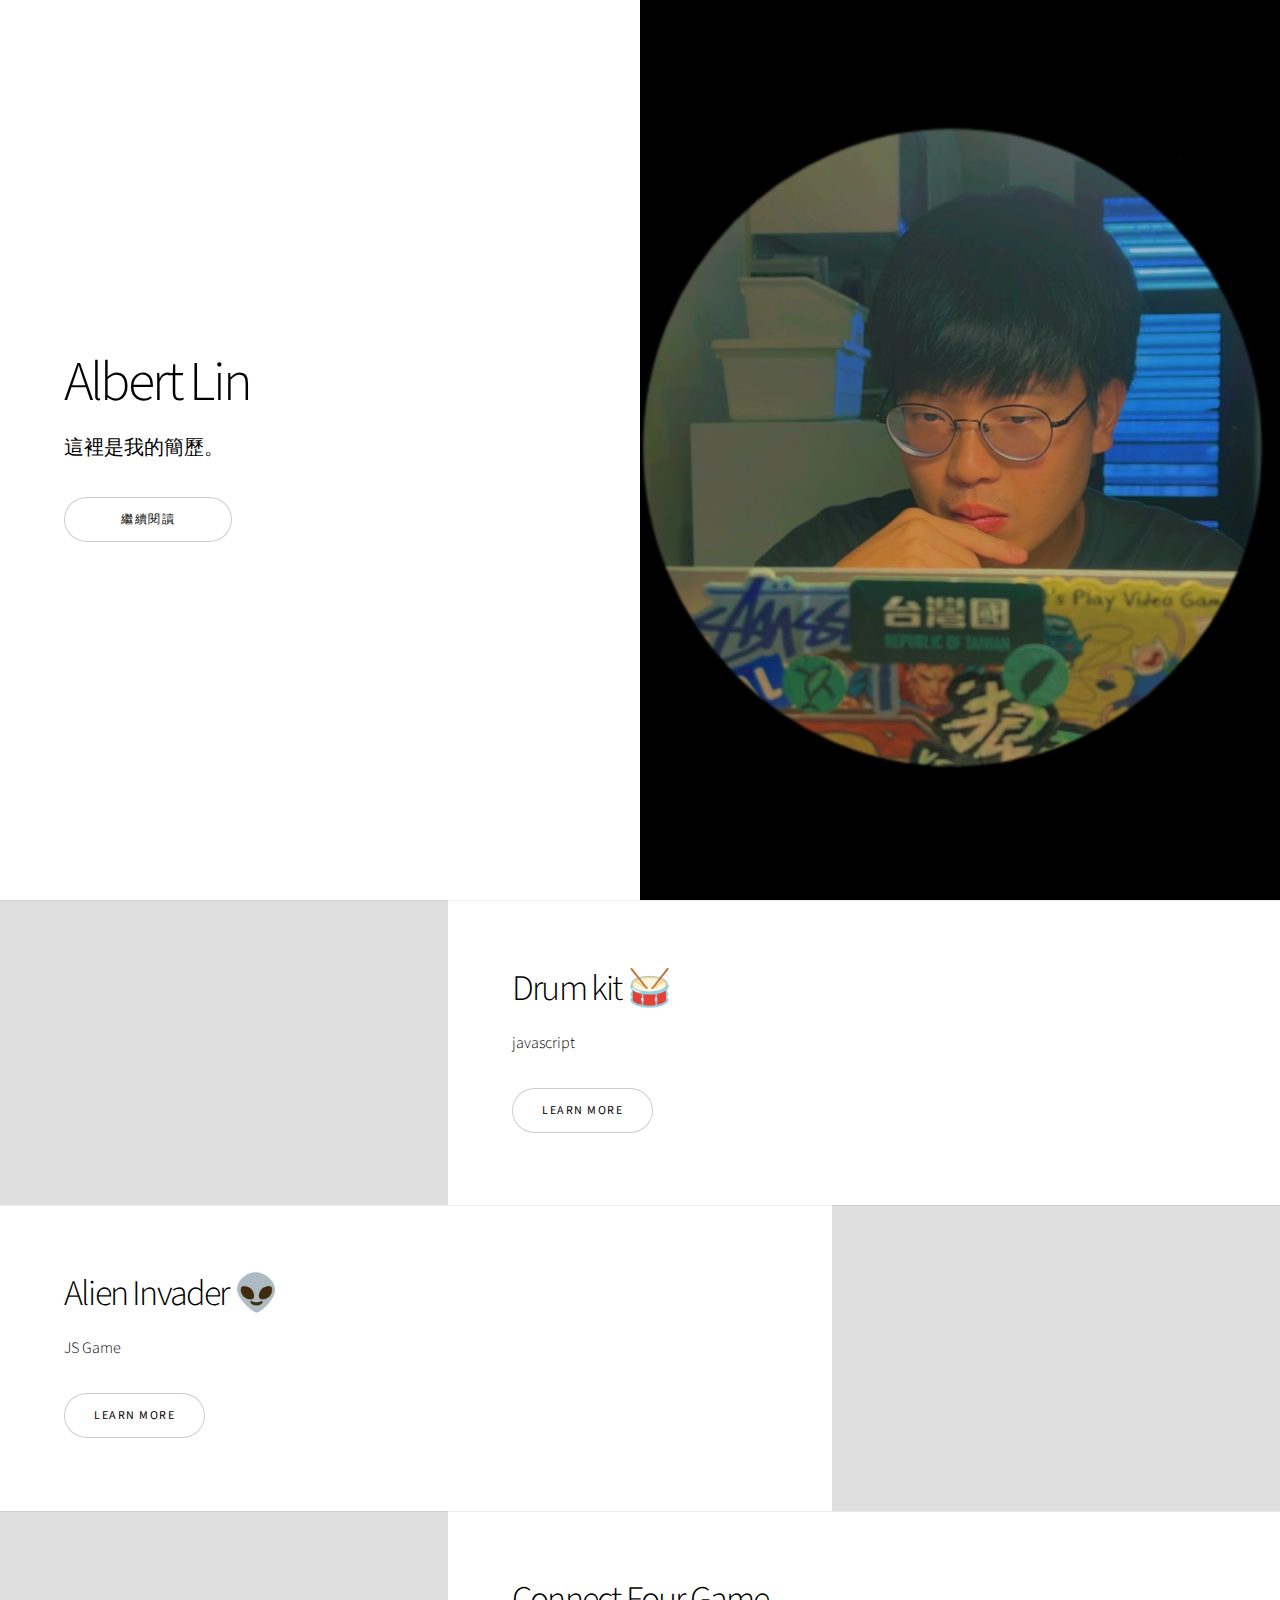
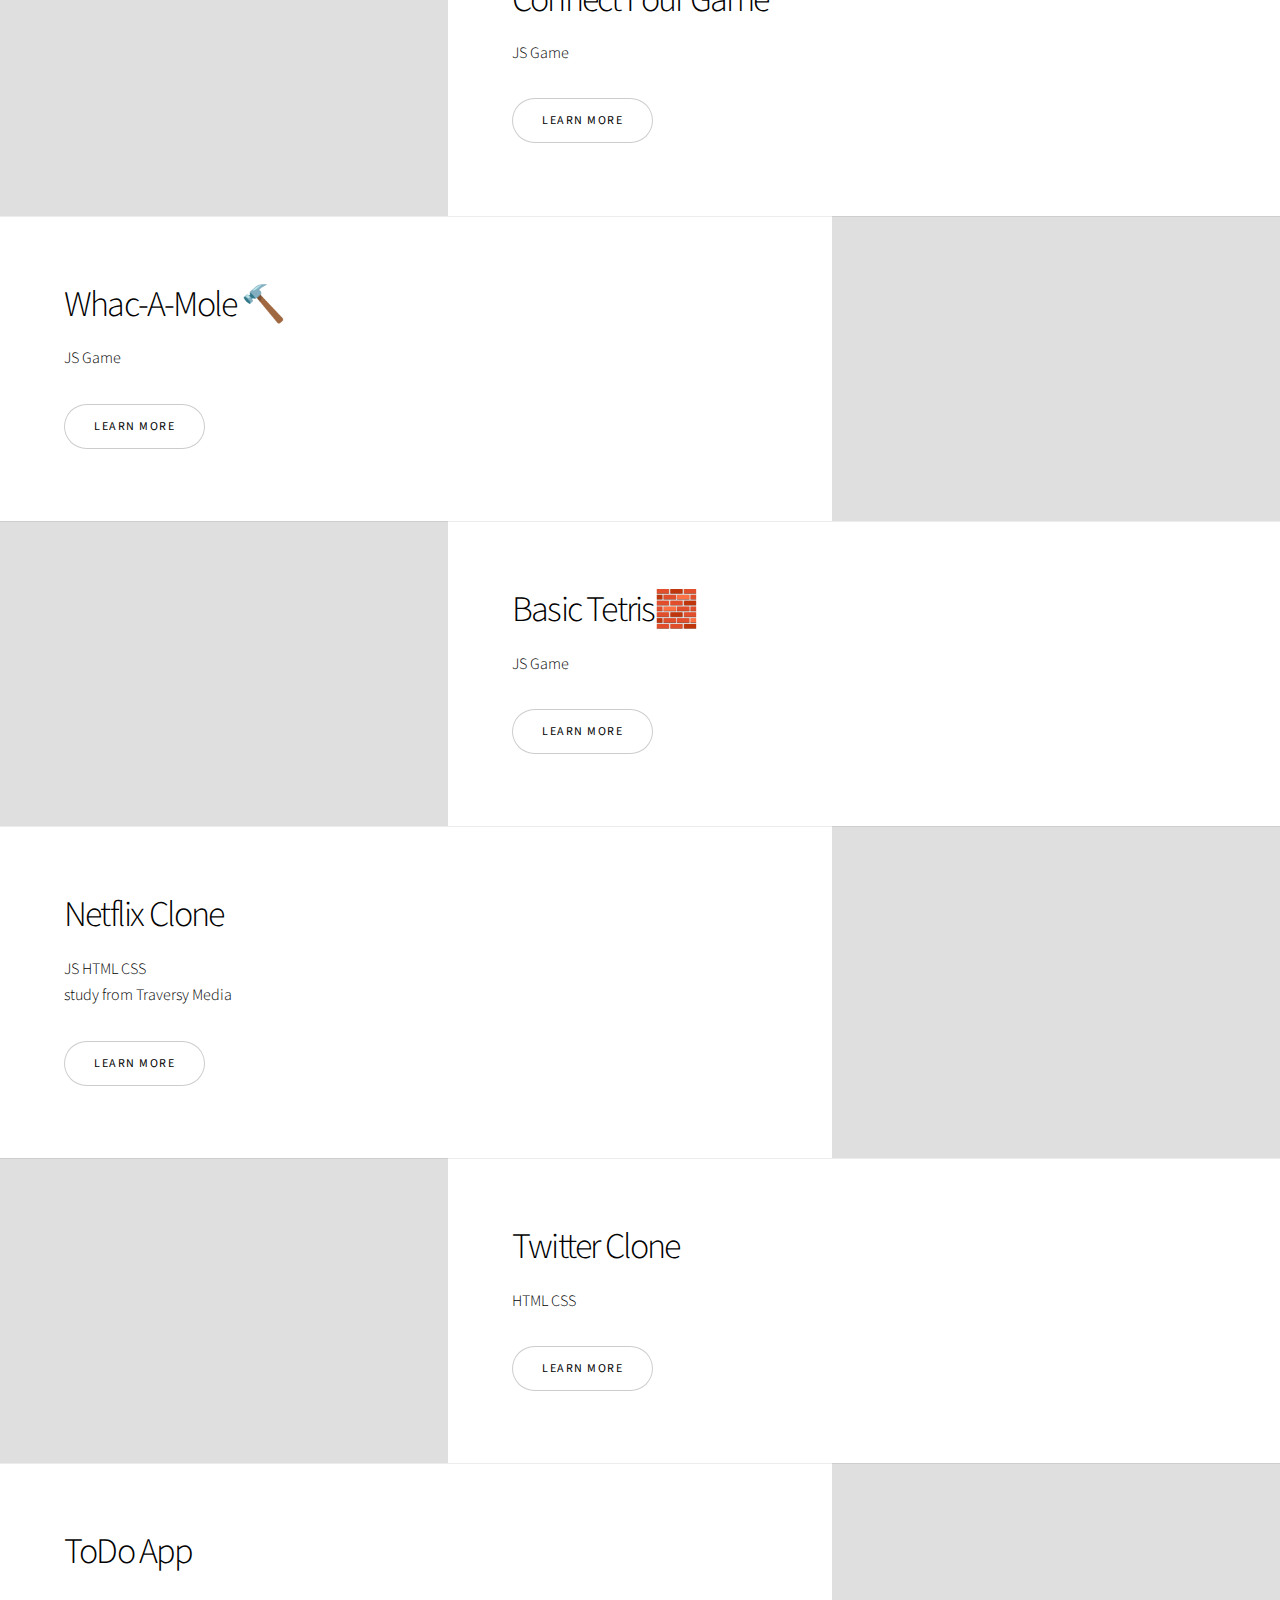
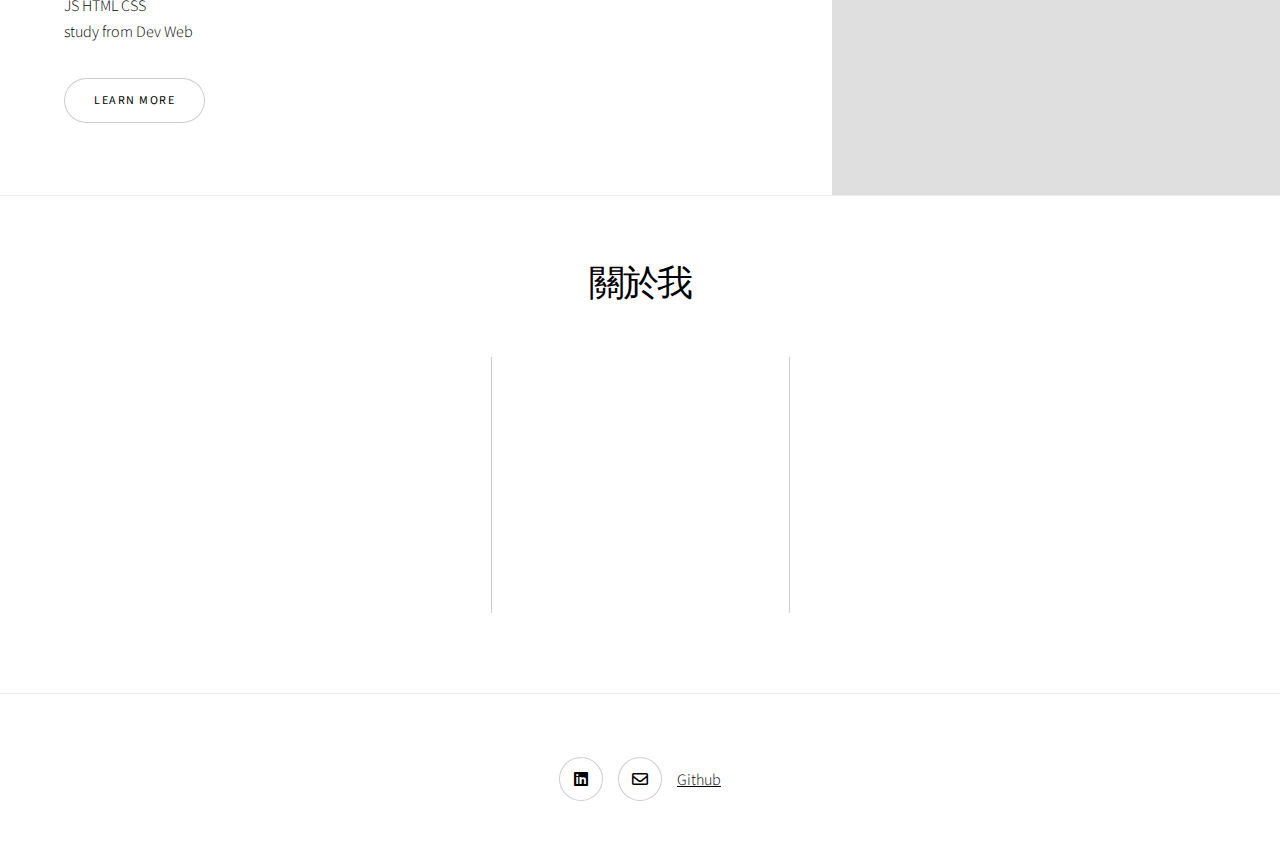
==== commit 495699fe: "todo img" ====
--- a/index.html
+++ b/index.html
@@ -134,6 +134,21 @@
 				<img src="twitter clone/svg/twitter.svg" alt="" />
 			</div>
 		</section>
+
+		<section class="spotlight style1 orient-left content-align-left image-position-center onscroll-image-fade-in">
+			<div class="content">
+				<h2>ToDo App</h2>
+				<p>JS HTML CSS<br />study from Dev Web</p>
+				<ul class="actions stacked">
+					<li><a href="https://jacklin1997-github.github.io/profilePage/ToDo%20App/index.html"
+							class="button">Learn More</a></li>
+				</ul>
+			</div>
+			<div class="image">
+				<img src="ToDo App/todo.png" alt="" />
+			</div>
+		</section>
+<!-- 作品集結束 -->
 		<section class="wrapper style1 align-center">
 			<div class="inner">
 				<h2>關於我</h2>
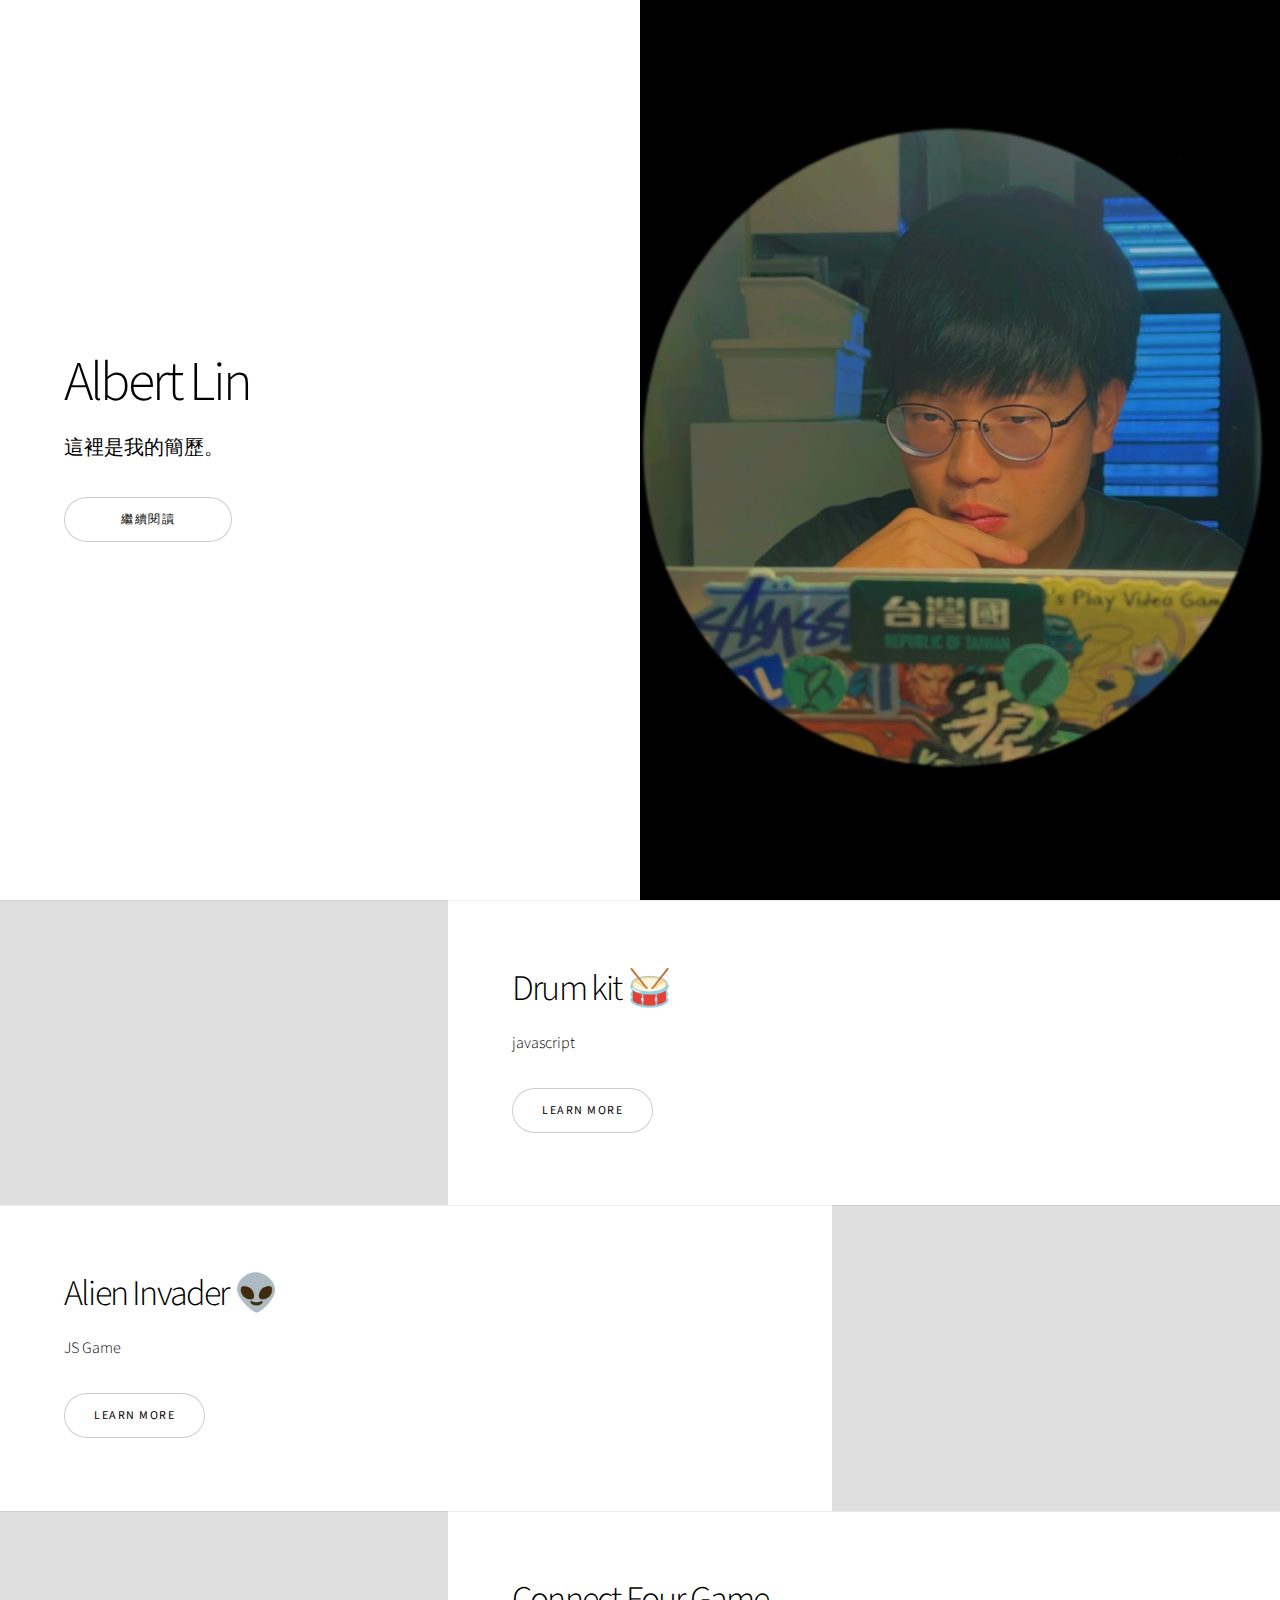
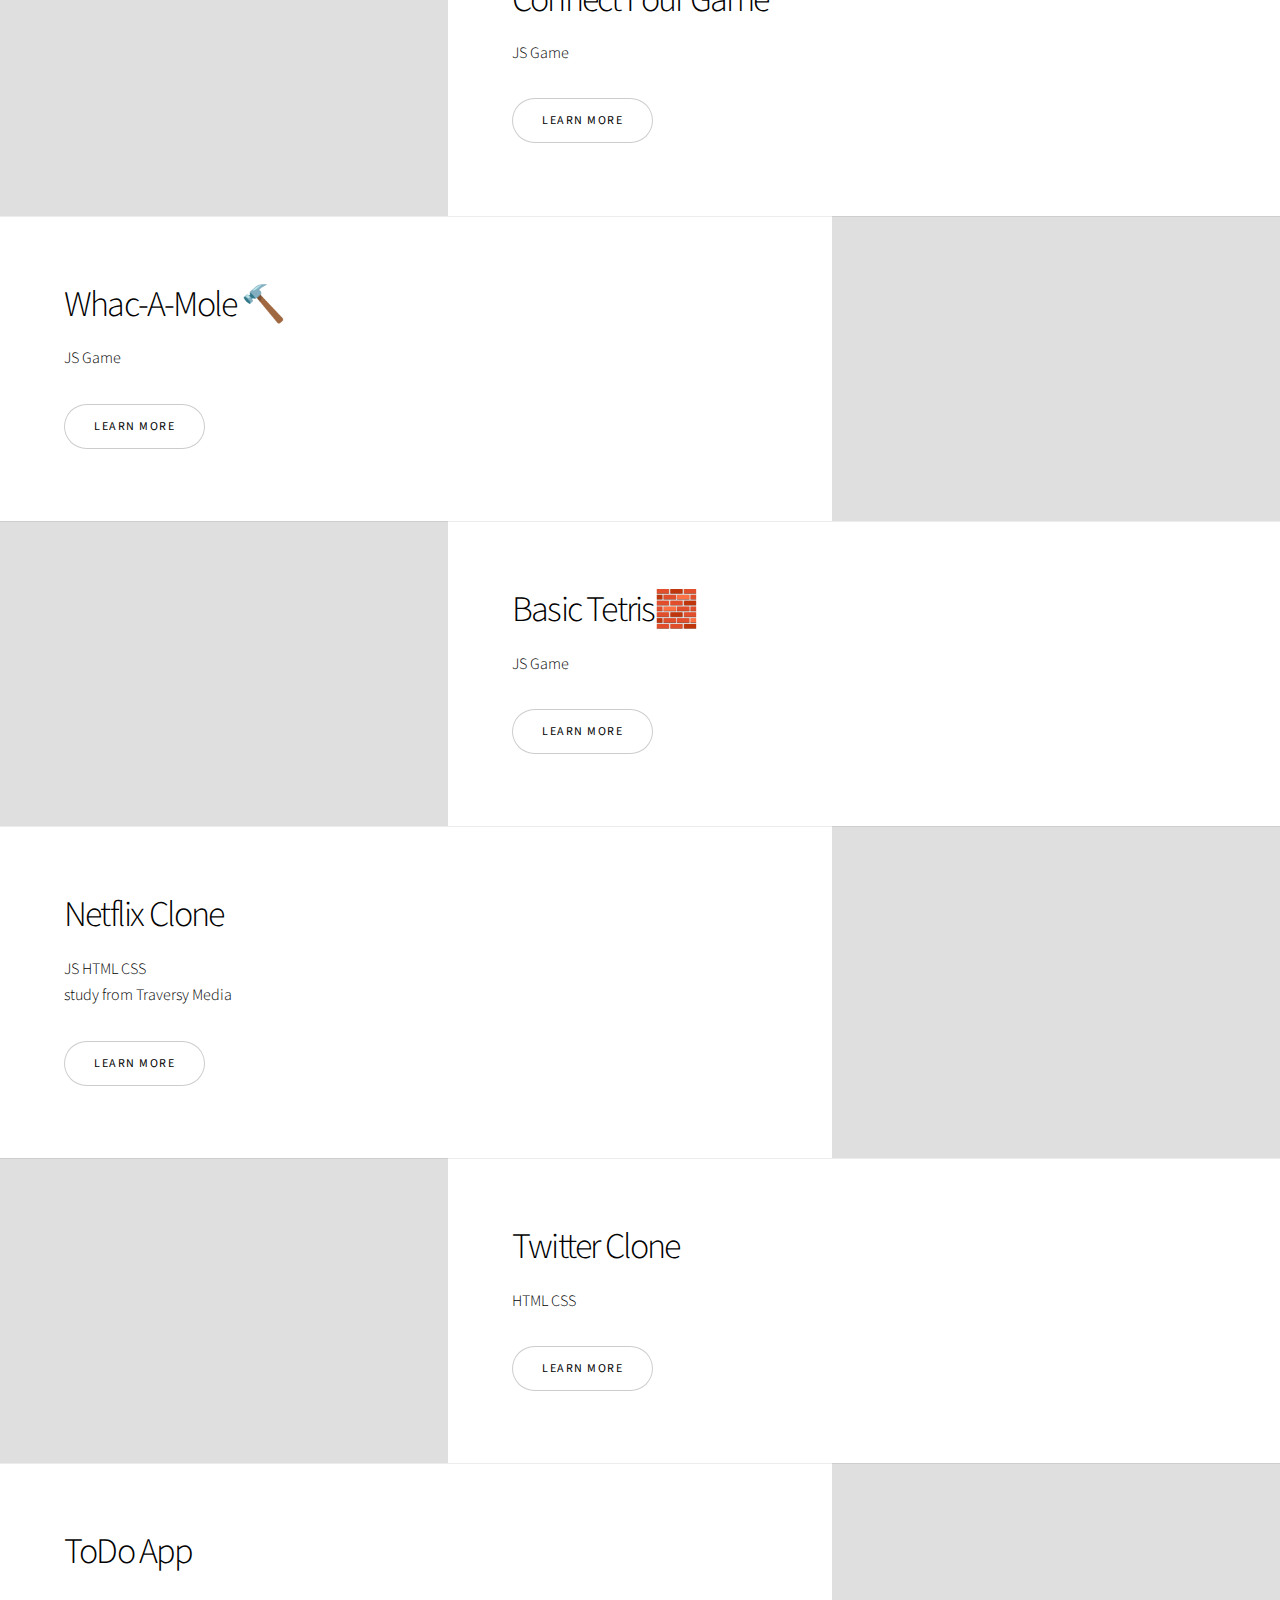
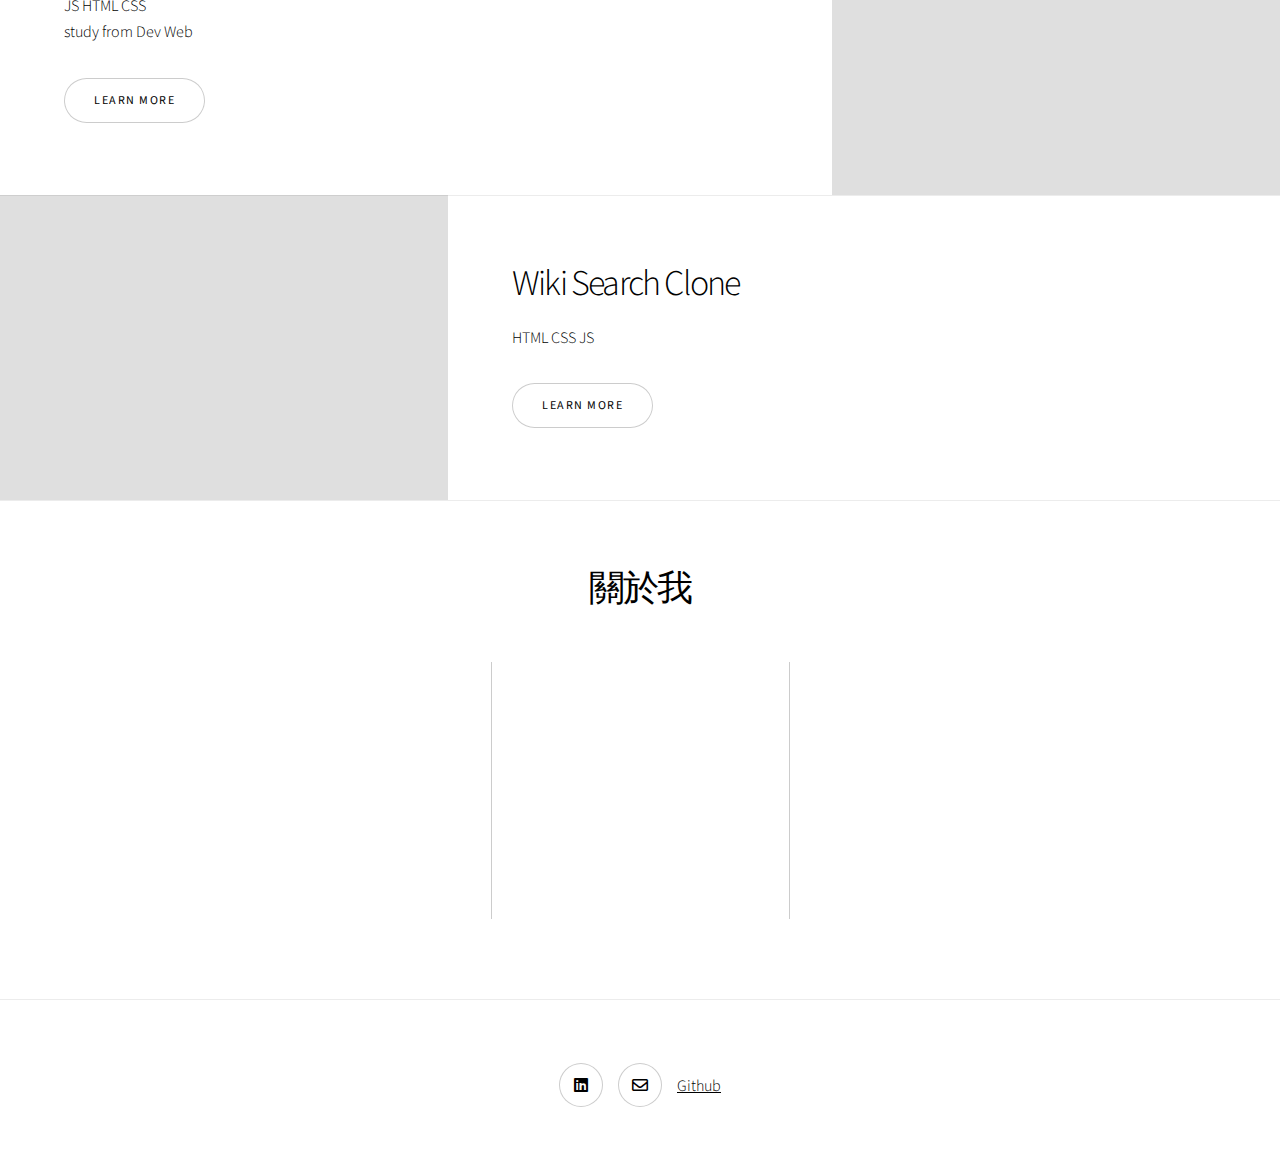
==== commit a415c0c5: "add wiki to profile" ====
--- a/index.html
+++ b/index.html
@@ -148,7 +148,21 @@
 				<img src="ToDo App/todo.png" alt="" />
 			</div>
 		</section>
-<!-- 作品集結束 -->
+
+		<section class="spotlight style1 orient-right content-align-left image-position-center onscroll-image-fade-in">
+			<div class="content">
+				<h2>Wiki Search Clone</h2>
+				<p>HTML CSS JS</p>
+				<ul class="actions stacked">
+					<li><a href="https://jacklin1997-github.github.io/profilePage/wiki%20search%20clone/index.html"
+							class="button">Learn More</a></li>
+				</ul>
+			</div>
+			<div class="image">
+				<img src="wiki search clone/wiki-logo.png" alt="" />
+			</div>
+		</section>
+		<!-- 作品集結束 -->
 		<section class="wrapper style1 align-center">
 			<div class="inner">
 				<h2>關於我</h2>
